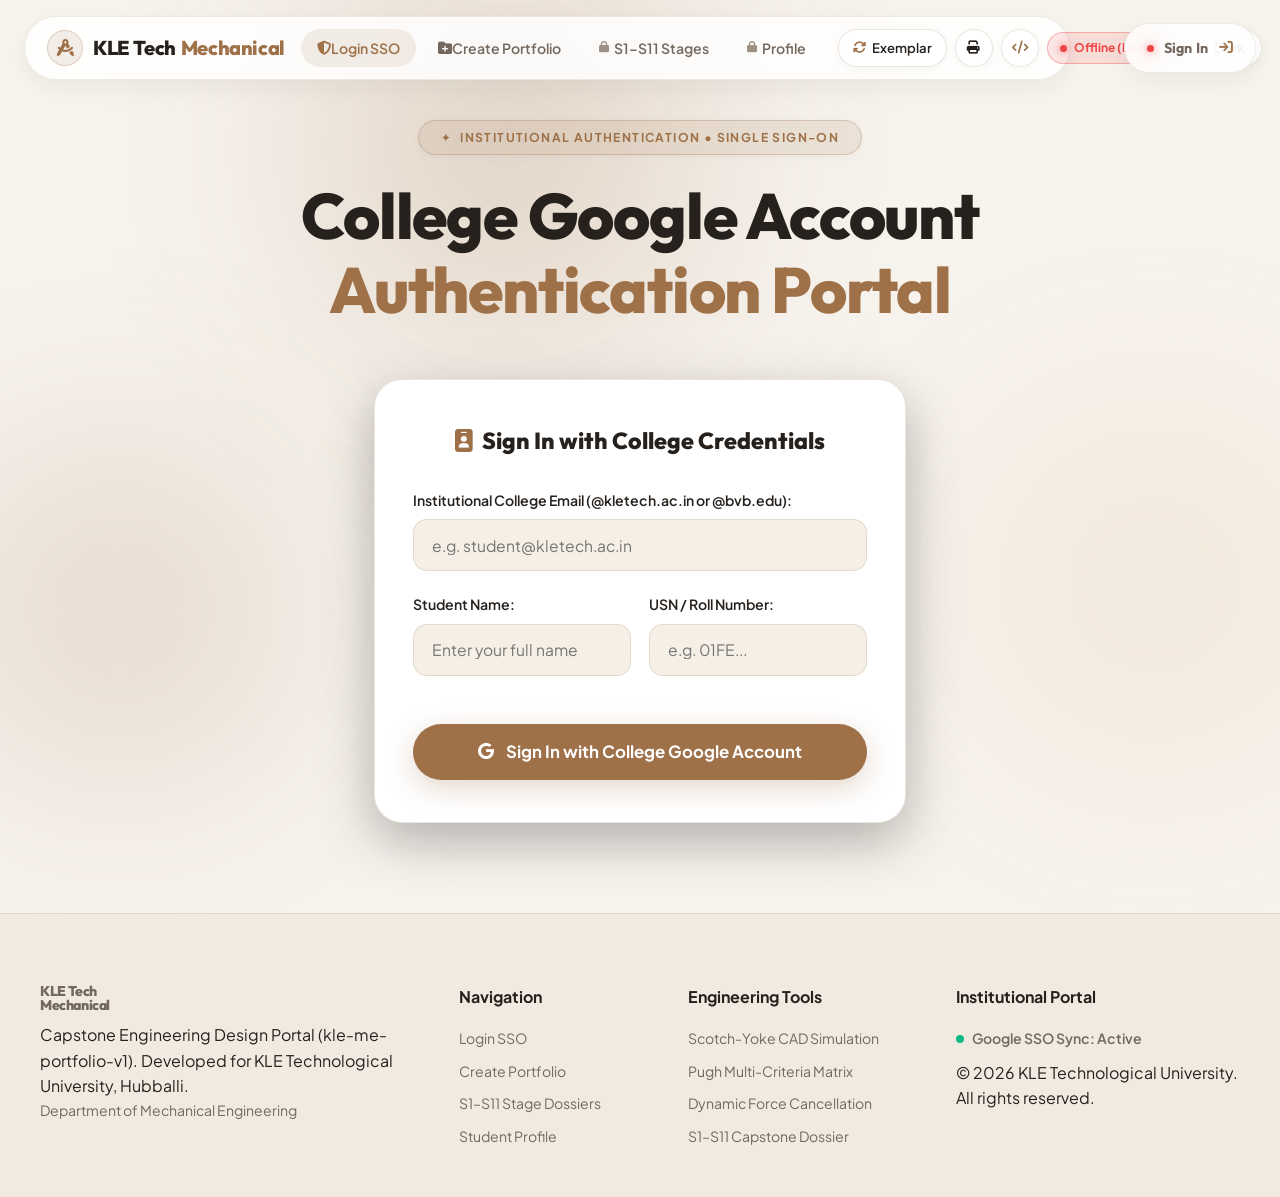
==== google_sites_embed.html @ 406ca607 "Configure project for Render deployment and Google Sites embed" ====
<!DOCTYPE html>
<html lang="en" data-theme="light">

<head>
  <meta charset="UTF-8">
  <meta name="viewport" content="width=device-width, initial-scale=1.0">
  <title>KLE ME Student Design Portfolio — Capstone Engineering Portal</title>
  <meta name="description"
    content="KLE Technological University Mechanical Engineering Capstone Portfolio (kle-me-portfolio-v1). Institutional Google SSO login, Kinematic CAD Scotch-Yoke simulation, Pugh decision matrices, and S1-S11 stage submissions.">

  <!-- Modern Luxury Typography matching UrbanEye theme -->
  <link rel="preconnect" href="https://fonts.googleapis.com">
  <link rel="preconnect" href="https://fonts.gstatic.com" crossorigin>
  <link
    href="https://fonts.googleapis.com/css2?family=Outfit:wght@400;500;600;700;800;900&family=Plus+Jakarta+Sans:wght@300;400;500;600;700;800&family=JetBrains+Mono:wght@400;500;600;700&display=swap"
    rel="stylesheet">

  <!-- FontAwesome 6 Icons -->
  <link rel="stylesheet" href="https://cdnjs.cloudflare.com/ajax/libs/font-awesome/6.5.1/css/all.min.css">

  <!-- Chart.js for Interactive Engineering Graphs -->
  <script src="https://cdn.jsdelivr.net/npm/chart.js"></script>

  <!-- Three.js & Controls for 3D CAD Model Viewer -->
  <script src="https://cdnjs.cloudflare.com/ajax/libs/three.js/r128/three.min.js"></script>
  <script src="https://cdn.jsdelivr.net/npm/three@0.128.0/examples/js/controls/OrbitControls.js"></script>
  <script src="https://cdn.jsdelivr.net/npm/three@0.128.0/examples/js/loaders/STLLoader.js"></script>
  <script src="https://cdn.jsdelivr.net/npm/three@0.128.0/examples/js/loaders/OBJLoader.js"></script>
  <script src="https://cdn.jsdelivr.net/npm/three@0.128.0/examples/js/loaders/GLTFLoader.js"></script>

  <style>
/* === BUNDLED STYLES === */
/* ==========================================================================
   KLE ME STUDENT DESIGN PORTFOLIO - LUXURY URBANEYE THEME & ANIMATIONS
   Strictly Following the UrbanEye AI Warm Sand / Cream Luxury Aesthetic
   ========================================================================== */

:root {
  /* Warm Luxury Sand / Cream Palette (Matching UrbanEye Image) */
  --bg-color: #f7f3ed;
  --bg-secondary: #f0eae1;
  --bg-card: #ffffff;
  --bg-card-subtle: #f5efe6;
  --bg-glass: rgba(255, 255, 255, 0.76);
  --bg-glass-strong: rgba(255, 255, 255, 0.92);
  
  --text-primary: #26211d;
  --text-secondary: #74685e;
  --text-muted: #9e9185;
  
  --accent-color: #9e7149;       /* Terracotta Caramel from UrbanEye */
  --accent-hover: #885e3a;
  --accent-light: rgba(158, 113, 73, 0.12);
  --accent-glow: rgba(158, 113, 73, 0.28);
  
  --border-color: rgba(180, 160, 140, 0.28);
  --border-light: rgba(180, 160, 140, 0.18);
  --border-focus: rgba(158, 113, 73, 0.5);

  --navbar-bg: rgba(255, 255, 255, 0.85);
  --navbar-border: rgba(220, 205, 190, 0.42);

  --shadow-sm: 0 2px 8px rgba(38, 33, 29, 0.04);
  --shadow-md: 0 8px 24px rgba(38, 33, 29, 0.06);
  --shadow-lg: 0 16px 40px rgba(38, 33, 29, 0.09);
  --shadow-glow: 0 10px 30px rgba(158, 113, 73, 0.22);

  --radius-pill: 9999px;
  --radius-lg: 24px;
  --radius-md: 16px;
  --radius-sm: 10px;

  --font-main: 'Plus Jakarta Sans', system-ui, -apple-system, sans-serif;
  --font-heading: 'Outfit', system-ui, -apple-system, sans-serif;
  --font-mono: 'JetBrains Mono', monospace;

  --transition-fast: 0.2s cubic-bezier(0.16, 1, 0.3, 1);
  --transition-smooth: 0.35s cubic-bezier(0.16, 1, 0.3, 1);
  --transition-bounce: 0.5s cubic-bezier(0.34, 1.56, 0.64, 1);
}

/* Dark Mode Palette */
[data-theme="dark"] {
  --bg-color: #110e0c;
  --bg-secondary: #1a1613;
  --bg-card: #1e1916;
  --bg-card-subtle: #25201b;
  --bg-glass: rgba(30, 25, 22, 0.75);
  --bg-glass-strong: rgba(30, 25, 22, 0.92);

  --text-primary: #f5efe8;
  --text-secondary: #b5a89c;
  --text-muted: #7d7267;

  --accent-color: #c99365;       /* Radiant Warm Gold Caramel */
  --accent-hover: #ddaa7e;
  --accent-light: rgba(201, 147, 101, 0.16);
  --accent-glow: rgba(201, 147, 101, 0.35);

  --border-color: rgba(255, 255, 255, 0.1);
  --border-light: rgba(255, 255, 255, 0.06);
  --border-focus: rgba(201, 147, 101, 0.6);

  --navbar-bg: rgba(26, 22, 19, 0.88);
  --navbar-border: rgba(255, 255, 255, 0.12);

  --shadow-sm: 0 2px 8px rgba(0, 0, 0, 0.3);
  --shadow-md: 0 8px 24px rgba(0, 0, 0, 0.45);
  --shadow-lg: 0 16px 48px rgba(0, 0, 0, 0.6);
  --shadow-glow: 0 10px 30px rgba(201, 147, 101, 0.25);
}

/* ==========================================================================
   RESET & BASE STYLES
   ========================================================================== */
*, *::before, *::after {
  box-sizing: border-box;
  margin: 0;
  padding: 0;
}

html {
  scroll-behavior: smooth;
  font-size: 16px;
}

body {
  font-family: var(--font-main);
  background-color: var(--bg-color);
  color: var(--text-primary);
  line-height: 1.6;
  overflow-x: hidden;
  transition: background-color var(--transition-smooth), color var(--transition-smooth);
  position: relative;
  min-height: 100vh;
}

a {
  color: inherit;
  text-decoration: none;
}

button {
  font-family: inherit;
  cursor: pointer;
  border: none;
  background: none;
  outline: none;
}

/* ==========================================================================
   AMBIENT GLOWS & ORBS (Background Motion)
   ========================================================================== */
.ambient-glow {
  position: fixed;
  border-radius: 50%;
  filter: blur(120px);
  z-index: -1;
  pointer-events: none;
  opacity: 0.45;
  animation: floatAmbient 18s ease-in-out infinite alternate;
}

.glow-1 {
  width: 500px;
  height: 500px;
  background: radial-gradient(circle, var(--accent-color) 0%, transparent 70%);
  top: -100px;
  left: 20%;
  animation-duration: 22s;
}

.glow-2 {
  width: 450px;
  height: 450px;
  background: radial-gradient(circle, #e4c29e 0%, transparent 70%);
  top: 40%;
  right: -100px;
  animation-duration: 26s;
  animation-delay: -5s;
}

.glow-3 {
  width: 400px;
  height: 400px;
  background: radial-gradient(circle, var(--accent-color) 0%, transparent 70%);
  bottom: 10%;
  left: -80px;
  animation-duration: 20s;
  animation-delay: -8s;
}

@keyframes floatAmbient {
  0% { transform: translate(0, 0) scale(1); }
  50% { transform: translate(40px, 30px) scale(1.08); }
  100% { transform: translate(-30px, 50px) scale(0.95); }
}

/* ==========================================================================
   FLOATING LUXURY PILL NAVBAR (UrbanEye Aesthetic)
   ========================================================================== */
.navbar-wrapper {
  position: fixed;
  top: 16px;
  left: 0;
  width: 100%;
  display: flex;
  justify-content: center;
  z-index: 1000;
  padding: 0 20px;
  pointer-events: none;
}

.navbar {
  pointer-events: auto;
  width: 100%;
  max-width: 1220px;
  height: 64px;
  min-height: 64px;
  background: var(--navbar-bg);
  backdrop-filter: blur(20px);
  -webkit-backdrop-filter: blur(20px);
  border: 1px solid var(--navbar-border);
  border-radius: var(--radius-pill);
  box-shadow: var(--shadow-md);
  display: flex;
  align-items: center;
  justify-content: space-between;
  padding: 0 14px 0 22px;
  gap: 16px;
  box-sizing: border-box;
  transition: all var(--transition-smooth);
}

.nav-brand {
  display: inline-flex;
  align-items: center;
  gap: 10px;
  text-decoration: none;
  white-space: nowrap !important;
  flex-shrink: 0;
  height: 38px;
}

.brand-crest {
  width: 36px;
  height: 36px;
  border-radius: 50%;
  background: var(--accent-light);
  color: var(--accent-color);
  display: inline-flex;
  align-items: center;
  justify-content: center;
  font-size: 1.05rem;
  border: 1px solid rgba(158, 113, 73, 0.25);
  flex-shrink: 0;
}

.brand-text {
  font-family: var(--font-heading);
  font-size: 1.25rem;
  font-weight: 800;
  letter-spacing: -0.4px;
  color: var(--text-primary);
  line-height: 1;
  white-space: nowrap !important;
  display: inline-flex;
  align-items: center;
  gap: 5px;
}

.brand-highlight {
  color: var(--accent-color);
}

.nav-links {
  display: flex;
  align-items: center;
  justify-content: center;
  gap: 6px;
  flex-shrink: 0;
  white-space: nowrap !important;
}

.nav-link {
  font-family: var(--font-main);
  font-size: 0.88rem;
  font-weight: 600;
  color: var(--text-secondary);
  display: inline-flex;
  align-items: center;
  justify-content: center;
  height: 38px;
  padding: 0 16px;
  border-radius: var(--radius-pill);
  line-height: 1;
  white-space: nowrap !important;
  text-decoration: none;
  transition: all var(--transition-fast);
  box-sizing: border-box;
}

.nav-link:hover, .nav-link.active {
  color: var(--accent-color);
  background: var(--accent-light);
}

.nav-actions {
  display: inline-flex;
  align-items: center;
  gap: 8px;
  flex-shrink: 0;
  white-space: nowrap !important;
}

.nav-action-btn {
  display: inline-flex;
  align-items: center;
  justify-content: center;
  gap: 6px;
  height: 38px;
  padding: 0 14px;
  border-radius: var(--radius-pill);
  font-size: 0.82rem;
  font-weight: 600;
  background: var(--bg-card);
  border: 1px solid var(--border-color);
  color: var(--text-primary);
  line-height: 1;
  white-space: nowrap !important;
  box-sizing: border-box;
  transition: all var(--transition-fast);
  box-shadow: var(--shadow-sm);
}

.nav-action-btn.icon-only {
  width: 38px;
  padding: 0;
}

.nav-action-btn:hover {
  border-color: var(--accent-color);
  color: var(--accent-color);
  transform: translateY(-1px);
}

/* Theme Toggle Button (Exact UrbanEye Style) */
.theme-toggle-btn {
  display: inline-flex;
  align-items: center;
  justify-content: center;
  gap: 6px;
  height: 38px;
  padding: 0 16px;
  background: var(--bg-card);
  border: 1px solid var(--border-color);
  border-radius: var(--radius-pill);
  color: var(--text-primary);
  font-size: 0.84rem;
  font-weight: 600;
  line-height: 1;
  white-space: nowrap !important;
  box-sizing: border-box;
  box-shadow: var(--shadow-sm);
  transition: all var(--transition-smooth);
}

.theme-toggle-btn:hover {
  border-color: var(--accent-color);
  background: var(--accent-light);
  transform: translateY(-1px);
}

.theme-toggle-btn i {
  color: var(--accent-color);
  font-size: 0.88rem;
}

/* ==========================================================================
   INDEPENDENT RIGHT-CORNER FLOATING AUTH PILL (Dynamic Standalone Capsule)
   ========================================================================== */
.corner-pill-wrapper {
  position: fixed;
  top: 16px;
  right: 24px;
  height: 64px;
  display: flex;
  align-items: center;
  z-index: 1002;
  pointer-events: auto;
}

.corner-auth-pill, .btn-live-dashboard {
  display: inline-flex;
  align-items: center;
  justify-content: center;
  gap: 10px;
  height: 50px;
  padding: 0 22px;
  border-radius: var(--radius-pill);
  font-family: var(--font-heading);
  font-weight: 700;
  font-size: 0.90rem;
  letter-spacing: 0.3px;
  text-decoration: none;
  white-space: nowrap !important;
  cursor: pointer;
  border: 1px solid var(--navbar-border);
  background: var(--navbar-bg);
  backdrop-filter: blur(20px);
  -webkit-backdrop-filter: blur(20px);
  box-shadow: var(--shadow-md);
  color: var(--text-primary);
  transition: all var(--transition-smooth);
}

.corner-auth-pill:hover, .btn-live-dashboard:hover {
  transform: translateY(-2px);
  box-shadow: var(--shadow-lg);
}

/* Unauthenticated State */
.corner-auth-pill.unauthenticated, .btn-live-dashboard.unauthenticated {
  background: var(--navbar-bg);
  border: 1px solid var(--navbar-border);
  color: var(--text-secondary) !important;
  box-shadow: var(--shadow-md);
}

.corner-auth-pill.unauthenticated:hover, .btn-live-dashboard.unauthenticated:hover {
  color: var(--text-primary) !important;
  border-color: var(--accent-color);
  box-shadow: var(--shadow-lg), 0 0 18px var(--accent-glow);
}

.corner-auth-pill.unauthenticated .pill-icon {
  color: var(--accent-color);
  font-size: 0.85rem;
  transition: transform 0.2s ease;
}

.corner-auth-pill.unauthenticated:hover .pill-icon {
  transform: translateX(3px);
}

.corner-auth-pill.unauthenticated .live-dot, .btn-live-dashboard.unauthenticated .live-dot {
  background-color: #ef4444;
  box-shadow: 0 0 8px rgba(239, 68, 68, 0.7);
  animation: none;
}

/* Authenticated State (UrbanEye Caramel Accent Pill) */
.corner-auth-pill.authenticated,
.corner-auth-pill:not(.unauthenticated),
body.authenticated .corner-auth-pill,
.btn-live-dashboard:not(.unauthenticated) {
  background: linear-gradient(135deg, var(--accent-color) 0%, #b88256 100%);
  border: 1px solid rgba(255, 255, 255, 0.3);
  color: #ffffff !important;
  box-shadow: 0 6px 22px var(--accent-glow);
}

.corner-auth-pill.authenticated:hover,
.corner-auth-pill:not(.unauthenticated):hover,
body.authenticated .corner-auth-pill:hover,
.btn-live-dashboard:not(.unauthenticated):hover {
  background: linear-gradient(135deg, var(--accent-hover) 0%, var(--accent-color) 100%);
  transform: translateY(-2px) scale(1.02);
  box-shadow: 0 10px 28px var(--accent-glow);
}

.corner-auth-pill.authenticated .pill-icon,
.corner-auth-pill:not(.unauthenticated) .pill-icon,
body.authenticated .corner-auth-pill .pill-icon {
  color: #ffffff;
  font-size: 0.95rem;
}

.corner-auth-pill.authenticated .live-dot,
.corner-auth-pill:not(.unauthenticated) .live-dot,
body.authenticated .corner-auth-pill .live-dot {
  background-color: #10b981;
  box-shadow: 0 0 12px #10b981;
  animation: pulseLive 1.6s infinite;
}

@media (max-width: 1380px) {
  .navbar-wrapper {
    justify-content: flex-start;
    padding-left: 24px;
    padding-right: 210px;
  }
}

@media (max-width: 768px) {
  .corner-pill-wrapper {
    top: 12px;
    right: 12px;
    height: 48px;
  }
  .corner-auth-pill {
    height: 40px;
    padding: 0 14px;
    font-size: 0.78rem;
    gap: 6px;
  }
  .navbar-wrapper {
    padding-right: 135px;
    padding-left: 12px;
    top: 12px;
  }
}

.auth-required .lock-icon {
  font-size: 0.72rem;
  margin-right: 5px;
  color: var(--text-muted);
}

body.authenticated .auth-required .lock-icon {
  display: none;
}

@keyframes shakeAuthCard {
  0%, 100% { transform: translateX(0); }
  20%, 60% { transform: translateX(-10px); }
  40%, 80% { transform: translateX(10px); }
}

.shake-card {
  animation: shakeAuthCard 0.45s cubic-bezier(0.36, 0.07, 0.19, 0.97) both;
}

.live-dot {
  width: 7px;
  height: 7px;
  background-color: #10b981;
  border-radius: 50%;
  animation: pulseLive 1.6s infinite;
}

.mobile-menu-btn {
  display: none;
  flex-direction: column;
  gap: 5px;
  padding: 8px;
}

.mobile-menu-btn span {
  width: 22px;
  height: 2px;
  background-color: var(--text-primary);
  border-radius: 2px;
}

.mobile-drawer {
  position: fixed;
  top: 94px;
  left: 20px;
  right: 20px;
  background: var(--bg-card);
  border: 1px solid var(--border-color);
  border-radius: var(--radius-lg);
  padding: 24px;
  display: none;
  flex-direction: column;
  gap: 16px;
  box-shadow: var(--shadow-lg);
  z-index: 999;
}

.mobile-drawer.active {
  display: flex;
}

/* ==========================================================================
   MULTI-PAGE VIEW ARCHITECTURE (Distinct Pages System)
   ========================================================================== */
.page-container {
  min-height: calc(100vh - 120px);
  position: relative;
}

.page-view {
  display: none;
  opacity: 0;
  transform: translateY(16px);
  transition: opacity 0.35s cubic-bezier(0.16, 1, 0.3, 1), transform 0.35s cubic-bezier(0.16, 1, 0.3, 1);
}

.page-view.active {
  display: block;
  opacity: 1;
  transform: translateY(0);
}

.page-hero {
  text-align: center;
  max-width: 840px;
  margin: 110px auto 20px;
  padding: 0 24px;
}

.page-title {
  font-family: var(--font-heading);
  font-size: clamp(2rem, 3.8vw, 3rem);
  font-weight: 800;
  line-height: 1.15;
  color: var(--text-primary);
  margin: 8px 0 12px;
}

.page-subtitle {
  font-size: 1.05rem;
  color: var(--text-secondary);
  max-width: 680px;
  margin: 0 auto;
}

.guest-bypass-strip {
  display: flex;
  align-items: center;
  justify-content: center;
  gap: 10px;
  margin-top: 14px;
  font-size: 0.84rem;
  color: var(--text-muted);
}

.btn-link {
  color: var(--accent-color);
  font-weight: 600;
  cursor: pointer;
  background: none;
  border: none;
  font-family: inherit;
  font-size: inherit;
}

.btn-link:hover {
  text-decoration: underline;
}

/* ==========================================================================
   HERO SECTION (UrbanEye Style Applied to KLE Mechanical)
   ========================================================================== */
.hero-section {
  min-height: 60vh;
  display: flex;
  align-items: center;
  justify-content: center;
  padding: 120px 24px 30px;
  text-align: center;
}

.hero-container {
  max-width: 900px;
  margin: 0 auto;
  display: flex;
  flex-direction: column;
  align-items: center;
}

.sih-badge-container {
  margin-bottom: 24px;
  animation: fadeInDown 0.8s cubic-bezier(0.16, 1, 0.3, 1);
}

.sih-badge {
  display: inline-flex;
  align-items: center;
  gap: 8px;
  padding: 7px 22px;
  background: var(--accent-light);
  border: 1px solid rgba(158, 113, 73, 0.28);
  border-radius: var(--radius-pill);
  font-size: 0.76rem;
  font-weight: 700;
  letter-spacing: 1.4px;
  color: var(--accent-color);
  box-shadow: var(--shadow-sm);
}

.badge-sparkle {
  color: var(--accent-color);
  animation: sparkleRotate 3s infinite;
}

@keyframes sparkleRotate {
  0%, 100% { transform: rotate(0deg) scale(1); }
  50% { transform: rotate(180deg) scale(1.2); }
}

.hero-headline {
  font-family: var(--font-heading);
  font-size: clamp(2.4rem, 5vw, 4rem);
  font-weight: 800;
  line-height: 1.15;
  letter-spacing: -1.2px;
  color: var(--text-primary);
  margin-bottom: 22px;
  animation: fadeInUp 0.9s cubic-bezier(0.16, 1, 0.3, 1) 0.1s both;
}

.headline-highlight {
  color: var(--accent-color);
}

.hero-subtitle {
  font-size: clamp(1.05rem, 1.8vw, 1.22rem);
  line-height: 1.65;
  color: var(--text-secondary);
  max-width: 720px;
  margin-bottom: 34px;
  animation: fadeInUp 0.9s cubic-bezier(0.16, 1, 0.3, 1) 0.2s both;
}

.hero-cta-group {
  display: flex;
  align-items: center;
  justify-content: center;
  gap: 16px;
  flex-wrap: wrap;
  margin-bottom: 46px;
  animation: fadeInUp 0.9s cubic-bezier(0.16, 1, 0.3, 1) 0.3s both;
}

.btn-primary {
  display: inline-flex;
  align-items: center;
  justify-content: center;
  gap: 10px;
  padding: 15px 32px;
  background: var(--accent-color);
  color: #ffffff !important;
  border: none;
  border-radius: var(--radius-pill);
  font-family: inherit;
  font-size: 1rem;
  font-weight: 700;
  cursor: pointer;
  box-shadow: 0 8px 26px var(--accent-glow);
  transition: all var(--transition-smooth);
}

.btn-primary:hover {
  background: var(--accent-hover);
  transform: translateY(-2px) scale(1.02);
  box-shadow: 0 12px 30px var(--accent-glow);
}

.w-full {
  width: 100% !important;
  justify-content: center !important;
}

.btn-secondary {
  display: inline-flex;
  align-items: center;
  gap: 10px;
  padding: 15px 30px;
  background: var(--bg-card);
  color: var(--text-primary);
  border: 1px solid var(--border-color);
  border-radius: var(--radius-pill);
  font-size: 1rem;
  font-weight: 700;
  box-shadow: var(--shadow-sm);
  transition: all var(--transition-smooth);
}

.btn-secondary:hover {
  border-color: var(--accent-color);
  background: var(--accent-light);
  transform: translateY(-2px);
  color: var(--accent-color);
}

.live-ping-bar {
  display: flex;
  align-items: center;
  gap: 18px;
  padding: 12px 26px;
  background: var(--bg-card);
  border: 1px solid var(--border-color);
  border-radius: var(--radius-pill);
  box-shadow: var(--shadow-sm);
  font-size: 0.86rem;
  color: var(--text-secondary);
  flex-wrap: wrap;
  justify-content: center;
  animation: fadeInUp 1s cubic-bezier(0.16, 1, 0.3, 1) 0.4s both;
}

.ping-item {
  display: flex;
  align-items: center;
  gap: 8px;
}

.ping-item strong {
  color: var(--text-primary);
}

.ping-divider {
  width: 1px;
  height: 16px;
  background: var(--border-color);
}

.status-pulse {
  width: 8px;
  height: 8px;
  border-radius: 50%;
  background: #10b981;
}

.text-caramel {
  color: var(--accent-color);
}

.text-green {
  color: #10b981;
}

.text-red {
  color: #ef4444;
}

/* ==========================================================================
   WORKBENCH SECTION & TOOL SUB-TABS
   ========================================================================== */
.workbench-section {
  padding: 80px 24px;
  max-width: 1260px;
  margin: 0 auto;
}

.section-header {
  text-align: center;
  max-width: 720px;
  margin: 0 auto 46px;
}

.section-tag {
  display: inline-block;
  font-size: 0.76rem;
  font-weight: 800;
  letter-spacing: 1.4px;
  color: var(--accent-color);
  margin-bottom: 12px;
}

.section-title {
  font-family: var(--font-heading);
  font-size: clamp(2rem, 3.5vw, 2.8rem);
  font-weight: 800;
  line-height: 1.2;
  color: var(--text-primary);
  margin-bottom: 14px;
}

.section-subtitle {
  font-size: 1.05rem;
  color: var(--text-secondary);
}

.workbench-tabs-nav {
  display: flex;
  gap: 10px;
  flex-wrap: wrap;
  margin-bottom: 24px;
  justify-content: center;
}

.wb-tab {
  padding: 10px 20px;
  border-radius: var(--radius-pill);
  font-size: 0.88rem;
  font-weight: 700;
  background: var(--bg-card);
  color: var(--text-secondary);
  border: 1px solid var(--border-color);
  display: flex;
  align-items: center;
  gap: 8px;
  box-shadow: var(--shadow-sm);
  transition: all var(--transition-fast);
}

.wb-tab:hover {
  color: var(--accent-color);
  border-color: var(--accent-color);
  transform: translateY(-1px);
}

.wb-tab.active {
  background: var(--accent-color);
  color: #fff;
  border-color: var(--accent-color);
  box-shadow: var(--shadow-glow);
}

.wb-tab-content {
  display: none;
}

.wb-tab-content.active {
  display: block;
  animation: fadeIn 0.4s ease-out;
}

/* ==========================================================================
   CAD MECHANISM SIMULATION PANEL
   ========================================================================== */
.cad-card {
  background: var(--bg-card);
  border: 1px solid var(--border-color);
  border-radius: var(--radius-lg);
  padding: 30px;
  box-shadow: var(--shadow-lg);
}

.cad-header {
  display: flex;
  justify-content: space-between;
  align-items: flex-start;
  flex-wrap: wrap;
  gap: 16px;
  margin-bottom: 24px;
  padding-bottom: 18px;
  border-bottom: 1px solid var(--border-light);
}

.cad-tag {
  font-size: 0.74rem;
  font-weight: 800;
  color: var(--accent-color);
  letter-spacing: 1px;
}

.cad-title {
  font-family: var(--font-heading);
  font-size: 1.5rem;
  font-weight: 800;
  color: var(--text-primary);
  margin: 4px 0;
}

.cad-subtitle {
  font-size: 0.92rem;
  color: var(--text-secondary);
}

.cad-actions {
  display: flex;
  align-items: center;
  gap: 10px;
}

.btn-ctrl {
  padding: 8px 16px;
  border-radius: var(--radius-pill);
  font-size: 0.82rem;
  font-weight: 700;
  background: var(--bg-card-subtle);
  border: 1px solid var(--border-color);
  color: var(--text-primary);
  display: flex;
  align-items: center;
  gap: 6px;
  transition: all var(--transition-fast);
}

.btn-ctrl:hover {
  background: var(--border-color);
}

.btn-ctrl.active {
  background: var(--accent-color);
  color: #fff;
  border-color: var(--accent-color);
}

.cad-angle-pill {
  padding: 8px 16px;
  background: var(--bg-card-subtle);
  border: 1px solid var(--border-color);
  border-radius: var(--radius-pill);
  font-family: var(--font-mono);
  font-size: 0.85rem;
  color: var(--text-primary);
}

.cad-grid {
  display: grid;
  grid-template-columns: 1.35fr 0.95fr;
  gap: 26px;
  align-items: stretch;
}

.canvas-panel {
  background: #14110e;
  border: 1px solid rgba(255, 255, 255, 0.08);
  border-radius: var(--radius-md);
  padding: 16px;
  display: flex;
  flex-direction: column;
  align-items: center;
  justify-content: center;
}

#scotchYokeCanvas {
  width: 100%;
  max-width: 620px;
  height: 340px;
  display: block;
}

.scrub-container {
  width: 100%;
  margin-top: 16px;
  padding-top: 14px;
  border-top: 1px solid rgba(255, 255, 255, 0.1);
  display: flex;
  align-items: center;
  gap: 12px;
  font-size: 0.82rem;
  color: #baa898;
}

.scrub-container input[type="range"] {
  flex-grow: 1;
  accent-color: var(--accent-color);
}

.kinematics-panel {
  display: flex;
  flex-direction: column;
  gap: 16px;
}

.metric-card {
  background: var(--bg-card-subtle);
  border: 1px solid var(--border-light);
  border-radius: var(--radius-md);
  padding: 18px 20px;
  display: flex;
  flex-direction: column;
  gap: 10px;
}

.mc-header {
  display: flex;
  justify-content: space-between;
  align-items: center;
}

.mc-title {
  font-size: 0.86rem;
  font-weight: 700;
  display: flex;
  align-items: center;
  gap: 8px;
}

.badge-status {
  font-size: 0.7rem;
  font-weight: 800;
  padding: 3px 8px;
  background: var(--accent-light);
  color: var(--accent-color);
  border-radius: var(--radius-pill);
}

.badge-status.live {
  background: rgba(16, 185, 129, 0.15);
  color: #10b981;
}

.mc-values {
  display: flex;
  flex-direction: column;
  gap: 6px;
  font-family: var(--font-mono);
}

.mc-val-row {
  display: flex;
  justify-content: space-between;
  font-size: 0.88rem;
}

.mc-footer {
  display: flex;
  justify-content: space-between;
  font-size: 0.82rem;
  color: var(--text-muted);
  border-top: 1px solid var(--border-light);
  padding-top: 8px;
}

.velocity-display {
  display: flex;
  flex-direction: column;
  gap: 4px;
}

.v-big {
  font-family: var(--font-heading);
  font-size: 2.2rem;
  font-weight: 800;
  color: var(--accent-color);
}

.v-check {
  font-size: 0.8rem;
  color: #10b981;
  font-weight: 600;
  display: flex;
  align-items: center;
  gap: 6px;
}

.v-bar {
  width: 100%;
  height: 6px;
  background: var(--border-color);
  border-radius: 3px;
  overflow: hidden;
}

.v-fill {
  height: 100%;
  background: #10b981;
  transition: width 0.1s linear;
}

.v-meta {
  display: flex;
  justify-content: space-between;
  font-size: 0.78rem;
  color: var(--text-muted);
}

.balance-card code {
  display: block;
  font-family: var(--font-mono);
  font-size: 0.78rem;
  background: var(--bg-card);
  padding: 6px 10px;
  border-radius: 6px;
  margin-top: 6px;
  border: 1px solid var(--border-light);
  color: var(--accent-color);
}



/* ==========================================================================
   S1–S11 STAGE EXAMPLES DOSSIER
   ========================================================================== */
.stages-card {
  background: var(--bg-card);
  border: 1px solid var(--border-color);
  border-radius: var(--radius-lg);
  padding: 30px;
  box-shadow: var(--shadow-lg);
}

.stage-pills-bar {
  display: flex;
  gap: 8px;
  overflow-x: auto;
  padding-bottom: 8px;
  margin: 18px 0;
}

.stage-pill {
  padding: 6px 14px;
  border-radius: var(--radius-pill);
  font-size: 0.78rem;
  font-weight: 700;
  background: var(--bg-card-subtle);
  color: var(--text-secondary);
  border: 1px solid var(--border-color);
  white-space: nowrap;
  transition: all var(--transition-fast);
}

.stage-pill:hover, .stage-pill.active {
  background: var(--accent-color);
  color: #fff;
  border-color: var(--accent-color);
}

.stage-controls-strip {
  display: flex;
  justify-content: space-between;
  align-items: center;
  flex-wrap: wrap;
  gap: 14px;
  margin-bottom: 24px;
}

.stage-search-box {
  display: flex;
  align-items: center;
  gap: 10px;
  background: var(--bg-card-subtle);
  border: 1px solid var(--border-color);
  border-radius: var(--radius-pill);
  padding: 8px 18px;
  flex-grow: 1;
  max-width: 460px;
}

.stage-search-box input {
  background: transparent;
  border: none;
  font-family: inherit;
  color: var(--text-primary);
  font-size: 0.88rem;
  outline: none;
  width: 100%;
}

.stage-status-filter select {
  padding: 7px 14px;
  border-radius: var(--radius-pill);
  border: 1px solid var(--border-color);
  background: var(--bg-card-subtle);
  color: var(--text-primary);
  font-family: inherit;
}

.stage-block {
  border: 1px solid var(--border-color);
  border-radius: var(--radius-md);
  margin-bottom: 18px;
  overflow: hidden;
}

.stage-block-header {
  padding: 16px 20px;
  background: var(--bg-card-subtle);
  display: flex;
  justify-content: space-between;
  align-items: center;
  flex-wrap: wrap;
  gap: 12px;
}

.sbh-left {
  display: flex;
  align-items: center;
  gap: 12px;
}

.stage-tag-badge {
  font-family: var(--font-heading);
  font-size: 1.15rem;
  font-weight: 900;
  color: #fff;
  background: var(--accent-color);
  width: 38px;
  height: 38px;
  border-radius: 10px;
  display: flex;
  align-items: center;
  justify-content: center;
}

.stage-block-title {
  font-size: 1.15rem;
  font-weight: 700;
}

.stage-prompt-italic {
  font-size: 0.84rem;
  font-style: italic;
  color: var(--text-secondary);
}

.status-dropdown-badge {
  padding: 4px 12px;
  border-radius: var(--radius-pill);
  font-size: 0.74rem;
  font-weight: 700;
  background: rgba(16, 185, 129, 0.15);
  color: #10b981;
}

.prompt-count {
  font-size: 0.78rem;
  color: var(--text-muted);
}

.stage-prompts-list {
  padding: 18px 20px;
  display: flex;
  flex-direction: column;
  gap: 14px;
}

.prompt-card {
  background: var(--bg-card);
  border: 1px solid var(--border-light);
  border-radius: 12px;
  padding: 16px;
}

.pc-top {
  display: flex;
  justify-content: space-between;
  align-items: center;
  margin-bottom: 8px;
}

.pc-id {
  font-size: 0.88rem;
  font-weight: 700;
  color: var(--text-primary);
}

.btn-edit-prompt {
  font-size: 0.78rem;
  font-weight: 600;
  color: var(--accent-color);
  display: flex;
  align-items: center;
  gap: 5px;
}

.btn-edit-prompt:hover {
  text-decoration: underline;
}

.pc-content {
  font-size: 0.9rem;
  color: var(--text-secondary);
  line-height: 1.6;
}

.req-chips {
  display: flex;
  flex-direction: column;
  gap: 6px;
  margin-top: 6px;
}

.req-chip {
  background: var(--bg-card-subtle);
  border: 1px solid var(--border-light);
  border-radius: 6px;
  padding: 6px 12px;
  font-size: 0.85rem;
}

.evidence-tags {
  display: flex;
  gap: 8px;
  flex-wrap: wrap;
}

.evidence-badge {
  font-size: 0.75rem;
  font-weight: 700;
  padding: 4px 10px;
  background: var(--accent-light);
  color: var(--accent-color);
  border-radius: var(--radius-pill);
  display: flex;
  align-items: center;
  gap: 6px;
}

.evidence-badge.guide {
  background: rgba(16, 185, 129, 0.15);
  color: #10b981;
}

/* ==========================================================================
   SOLVER & TESTING CARDS
   ========================================================================== */
.solver-card, .testing-card {
  background: var(--bg-card);
  border: 1px solid var(--border-color);
  border-radius: var(--radius-lg);
  padding: 30px;
  box-shadow: var(--shadow-lg);
}

.solver-grid {
  display: grid;
  grid-template-columns: 1fr 1fr;
  gap: 26px;
  margin-top: 20px;
}

.solver-inputs-card, .solver-results-card {
  background: var(--bg-card-subtle);
  border: 1px solid var(--border-light);
  border-radius: var(--radius-md);
  padding: 22px;
}

.form-row {
  display: flex;
  justify-content: space-between;
  align-items: center;
  margin-bottom: 14px;
}

.form-row label {
  font-size: 0.86rem;
  font-weight: 600;
}

.input-unit {
  display: flex;
  align-items: center;
  gap: 6px;
}

.input-unit input {
  width: 90px;
  padding: 6px 10px;
  border-radius: 8px;
  border: 1px solid var(--border-color);
  background: var(--bg-card);
  color: var(--text-primary);
  font-family: var(--font-mono);
  text-align: right;
}

.res-stat-box {
  background: var(--bg-card);
  border: 1px solid var(--border-light);
  border-radius: 10px;
  padding: 14px;
  margin-bottom: 12px;
}

.res-stat-box.highlight {
  border-color: var(--accent-color);
  background: var(--accent-light);
}

.res-num {
  font-family: var(--font-mono);
  font-size: 1.8rem;
  font-weight: 800;
}

.test-metrics-grid {
  display: grid;
  grid-template-columns: repeat(auto-fit, minmax(220px, 1fr));
  gap: 20px;
  margin-top: 20px;
}

.test-box {
  background: var(--bg-card-subtle);
  border: 1px solid var(--border-light);
  border-radius: var(--radius-md);
  padding: 22px;
}

.tb-val {
  font-family: var(--font-heading);
  font-size: 2.4rem;
  font-weight: 800;
  line-height: 1.1;
  margin: 6px 0;
}

.tb-bar {
  width: 100%;
  height: 6px;
  background: var(--border-color);
  border-radius: 3px;
  overflow: hidden;
  margin-top: 10px;
}

.tb-fill {
  height: 100%;
  background: var(--accent-color);
}

/* ==========================================================================
   AUTHENTICATION VIEW (Centered Single Card Layout)
   ========================================================================== */
#page-login .hero-section {
  min-height: auto;
  padding: 120px 24px 20px;
}

.auth-section {
  padding: 10px 24px 90px;
  max-width: 580px;
  margin: 0 auto;
  display: flex;
  justify-content: center;
}

.auth-wrapper {
  width: 100%;
}

.auth-card {
  background: var(--bg-card);
  border: 1px solid var(--border-color);
  border-radius: 28px;
  padding: 42px 38px;
  box-shadow: var(--shadow-lg), 0 20px 60px rgba(0, 0, 0, 0.22);
  transition: all var(--transition-smooth);
}

.ac-header {
  text-align: center;
  margin-bottom: 30px;
}

.ac-header h3 {
  font-family: var(--font-heading);
  font-size: 1.45rem;
  font-weight: 800;
  color: var(--text-primary);
  display: inline-flex;
  align-items: center;
  justify-content: center;
  gap: 10px;
}

.form-group {
  margin-bottom: 22px;
}

.form-group label {
  display: block;
  font-size: 0.88rem;
  font-weight: 600;
  margin-bottom: 8px;
  color: var(--text-primary);
}

.form-group input {
  width: 100%;
  height: 52px;
  padding: 0 18px;
  border-radius: 14px;
  border: 1px solid var(--border-color);
  background: var(--bg-card-subtle);
  color: var(--text-primary);
  font-family: inherit;
  font-size: 0.98rem;
  box-sizing: border-box;
  transition: all var(--transition-smooth);
  outline: none;
}

.form-group input:focus {
  border-color: var(--accent-color);
  background: var(--bg-card);
  box-shadow: 0 0 0 4px var(--accent-light);
}

.default-pill-action {
  margin-top: 10px;
}

.btn-text-pill {
  display: inline-flex;
  align-items: center;
  gap: 8px;
  padding: 7px 16px;
  background: var(--accent-light);
  border: 1px solid rgba(158, 113, 73, 0.28);
  border-radius: var(--radius-pill);
  font-size: 0.82rem;
  color: var(--accent-color);
  font-weight: 600;
  cursor: pointer;
  transition: all var(--transition-smooth);
}

.btn-text-pill:hover {
  background: rgba(158, 113, 73, 0.22);
  transform: translateY(-1px);
  box-shadow: 0 4px 12px var(--accent-glow);
}

.form-row-2 {
  display: grid;
  grid-template-columns: 1fr 1fr;
  gap: 18px;
  margin-bottom: 26px;
}

#btnSignInSubmit {
  height: 56px;
  font-size: 1.05rem;
  font-weight: 700;
  border-radius: var(--radius-pill);
  box-shadow: 0 8px 28px var(--accent-glow);
  cursor: pointer;
  display: flex;
  align-items: center;
  justify-content: center;
  gap: 12px;
  width: 100%;
}

@media (max-width: 580px) {
  .auth-card {
    padding: 32px 22px;
    border-radius: 22px;
  }
  .form-row-2 {
    grid-template-columns: 1fr;
    gap: 16px;
  }
}

/* ==========================================================================
   PROFILE, SEMESTERS, DOCUMENTS
   ========================================================================== */
.profile-section, .semesters-section, .documents-section {
  padding: 60px 24px;
  max-width: 1260px;
  margin: 0 auto;
}

.profile-card {
  background: var(--bg-card);
  border: 1px solid var(--border-color);
  border-radius: var(--radius-lg);
  padding: 34px;
  box-shadow: var(--shadow-lg);
}

.profile-top {
  display: flex;
  align-items: center;
  gap: 22px;
  border-bottom: 1px solid var(--border-light);
  padding-bottom: 24px;
  margin-bottom: 24px;
  flex-wrap: wrap;
}

.avatar-box {
  width: 72px;
  height: 72px;
  border-radius: 50%;
  background: var(--accent-light);
  color: var(--accent-color);
  display: flex;
  align-items: center;
  justify-content: center;
  font-size: 2rem;
}

.profile-main-meta {
  flex-grow: 1;
}

.usn-tag {
  font-family: var(--font-mono);
  font-weight: 700;
  color: var(--accent-color);
  font-size: 0.9rem;
}

.profile-details-grid {
  display: grid;
  grid-template-columns: repeat(2, 1fr);
  gap: 18px;
}

.pd-item {
  background: var(--bg-card-subtle);
  border: 1px solid var(--border-light);
  border-radius: var(--radius-md);
  padding: 16px 20px;
  display: flex;
  flex-direction: column;
  gap: 6px;
  font-size: 0.88rem;
}

.semesters-grid, .docs-grid {
  display: grid;
  grid-template-columns: repeat(auto-fit, minmax(320px, 1fr));
  gap: 22px;
}

.sem-card, .doc-card {
  background: var(--bg-card);
  border: 1px solid var(--border-color);
  border-radius: var(--radius-lg);
  padding: 24px;
  box-shadow: var(--shadow-sm);
}

.sem-checklist {
  list-style: none;
  display: flex;
  flex-direction: column;
  gap: 10px;
  font-size: 0.88rem;
  margin-top: 14px;
}

.doc-card {
  display: flex;
  align-items: center;
  gap: 16px;
}

.dc-icon {
  width: 48px;
  height: 48px;
  border-radius: 12px;
  background: var(--accent-light);
  color: var(--accent-color);
  display: flex;
  align-items: center;
  justify-content: center;
  font-size: 1.3rem;
}

.dc-info {
  flex-grow: 1;
}

.dc-info h5 {
  font-size: 0.95rem;
  margin-bottom: 4px;
}

.dc-info span {
  font-size: 0.78rem;
  color: var(--text-muted);
}

/* ==========================================================================
   FOOTER
   ========================================================================== */
.footer {
  background: var(--bg-secondary);
  border-top: 1px solid var(--border-color);
  padding: 70px 24px 40px;
}

.footer-container {
  max-width: 1200px;
  margin: 0 auto;
  display: grid;
  grid-template-columns: 2fr 1fr 1.2fr 1.5fr;
  gap: 40px;
}

.footer-col h4 {
  font-size: 1rem;
  font-weight: 700;
  margin-bottom: 18px;
}

.footer-col a, .footer-col span {
  display: block;
  font-size: 0.88rem;
  color: var(--text-secondary);
  margin-bottom: 10px;
}

.status-indicator {
  display: flex;
  align-items: center;
  gap: 8px;
  font-size: 0.82rem;
  color: #10b981;
  font-weight: 600;
}

/* Modal */
.modal-overlay {
  position: fixed;
  inset: 0;
  background: rgba(0, 0, 0, 0.65);
  backdrop-filter: blur(8px);
  display: flex;
  align-items: center;
  justify-content: center;
  z-index: 2000;
  padding: 20px;
  opacity: 0;
  visibility: hidden;
  transition: all var(--transition-smooth);
}

.modal-overlay.active {
  opacity: 1;
  visibility: visible;
}

.modal-dialog {
  background: var(--bg-card);
  border: 1px solid var(--border-color);
  border-radius: var(--radius-lg);
  max-width: 540px;
  width: 100%;
  padding: 24px;
  box-shadow: var(--shadow-lg);
}

.modal-header {
  display: flex;
  justify-content: space-between;
  align-items: center;
  margin-bottom: 16px;
}

.modal-footer {
  display: flex;
  justify-content: flex-end;
  gap: 12px;
  margin-top: 16px;
}

/* Toast */
.toast-container {
  position: fixed;
  bottom: 24px;
  right: 24px;
  display: flex;
  flex-direction: column;
  gap: 10px;
  z-index: 3000;
}

.toast {
  background: var(--bg-card);
  border: 1px solid var(--accent-color);
  border-left: 5px solid var(--accent-color);
  border-radius: 10px;
  padding: 12px 20px;
  box-shadow: var(--shadow-lg);
  font-size: 0.88rem;
}

/* Keyframes */
@keyframes fadeInDown {
  from { opacity: 0; transform: translateY(-20px); }
  to { opacity: 1; transform: translateY(0); }
}

@keyframes fadeInUp {
  from { opacity: 0; transform: translateY(24px); }
  to { opacity: 1; transform: translateY(0); }
}

@keyframes fadeIn {
  from { opacity: 0; }
  to { opacity: 1; }
}

/* Responsive */
@media (max-width: 992px) {
  .cad-grid, .solver-grid, .auth-wrapper, .concept-cards-grid {
    grid-template-columns: 1fr;
  }
  .nav-links {
    display: none;
  }
  .mobile-menu-btn {
    display: flex;
  }
  .profile-details-grid {
    grid-template-columns: 1fr;
  }
}

/* ==========================================================================
   STAGE S1–S11 DYNAMIC MEDIA & ACTION CONTROLS
   ========================================================================== */
.stage-quick-actions {
  display: flex;
  gap: 8px;
  align-items: center;
}

.stage-actions-toolbar {
  display: flex;
  flex-wrap: wrap;
  gap: 8px;
  align-items: center;
  padding: 10px 16px;
  margin: 10px 20px 14px 20px;
  background: var(--bg-card-subtle);
  border: 1px solid var(--border-light);
  border-radius: 10px;
}

.btn-stage-action {
  font-size: 0.78rem;
  font-weight: 600;
  padding: 6px 12px;
  border-radius: 8px;
  border: 1px solid var(--border-color);
  background: var(--bg-card);
  color: var(--text-primary);
  display: inline-flex;
  align-items: center;
  gap: 6px;
  cursor: pointer;
  transition: all 0.2s cubic-bezier(0.16, 1, 0.3, 1);
}

.btn-stage-action:hover {
  transform: translateY(-1px);
  box-shadow: 0 2px 8px rgba(0, 0, 0, 0.08);
}

.btn-add-img {
  border-color: rgba(2, 132, 199, 0.35);
  color: #0284c7;
}
.btn-add-img:hover {
  background: rgba(2, 132, 199, 0.1);
  border-color: #0284c7;
}

.btn-add-graph {
  border-color: rgba(16, 185, 129, 0.35);
  color: #10b981;
}
.btn-add-graph:hover {
  background: rgba(16, 185, 129, 0.1);
  border-color: #10b981;
}

.btn-add-video {
  border-color: rgba(139, 92, 246, 0.35);
  color: #8b5cf6;
}
.btn-add-video:hover {
  background: rgba(139, 92, 246, 0.1);
  border-color: #8b5cf6;
}

.btn-add-cad {
  border-color: rgba(245, 158, 11, 0.35);
  color: #f59e0b;
}
.btn-add-cad:hover {
  background: rgba(245, 158, 11, 0.1);
  border-color: #f59e0b;
}

.btn-edit-stage {
  color: var(--text-secondary);
}
.btn-edit-stage:hover {
  color: var(--text-primary);
  background: var(--border-light);
}

.btn-add-prompt {
  border-color: var(--accent-light);
  color: var(--accent-color);
}
.btn-add-prompt:hover {
  background: var(--accent-light);
}

/* Media Grid Container */
.stage-media-grid {
  display: grid;
  grid-template-columns: repeat(auto-fill, minmax(320px, 1fr));
  gap: 16px;
  padding: 0 20px 20px 20px;
}

.media-card {
  background: var(--bg-card);
  border: 1px solid var(--border-light);
  border-radius: 12px;
  overflow: hidden;
  display: flex;
  flex-direction: column;
  transition: transform 0.2s, box-shadow 0.2s, border-color 0.2s;
}

.media-card:hover {
  transform: translateY(-2px);
  box-shadow: 0 6px 20px rgba(0, 0, 0, 0.08);
  border-color: var(--border-color);
}

.media-card-header {
  display: flex;
  justify-content: space-between;
  align-items: center;
  padding: 10px 14px;
  background: var(--bg-card-subtle);
  border-bottom: 1px solid var(--border-light);
}

.media-header-left {
  display: flex;
  align-items: center;
  gap: 8px;
  overflow: hidden;
}

.media-type-badge {
  font-size: 0.68rem;
  font-weight: 800;
  letter-spacing: 0.05em;
  padding: 3px 8px;
  border-radius: 6px;
  text-transform: uppercase;
}

.badge-img {
  background: rgba(2, 132, 199, 0.15);
  color: #0284c7;
}

.badge-graph {
  background: rgba(16, 185, 129, 0.15);
  color: #10b981;
}

.badge-video {
  background: rgba(139, 92, 246, 0.15);
  color: #8b5cf6;
}

.badge-cad {
  background: rgba(245, 158, 11, 0.15);
  color: #f59e0b;
}

.media-card-title {
  font-size: 0.85rem;
  font-weight: 700;
  color: var(--text-primary);
  white-space: nowrap;
  overflow: hidden;
  text-overflow: ellipsis;
}

.btn-delete-media {
  background: none;
  border: none;
  color: var(--text-muted);
  cursor: pointer;
  padding: 4px 6px;
  border-radius: 4px;
  transition: color 0.15s, background 0.15s;
}

.btn-delete-media:hover {
  color: #ef4444;
  background: rgba(239, 68, 68, 0.1);
}

.media-card-body {
  position: relative;
  background: var(--bg-card-subtle);
  display: flex;
  align-items: center;
  justify-content: center;
  min-height: 200px;
}

/* Image Item */
.media-img-wrapper {
  position: relative;
  width: 100%;
  height: 220px;
  overflow: hidden;
  cursor: zoom-in;
}

.media-img-element {
  width: 100%;
  height: 100%;
  object-fit: cover;
  transition: transform 0.3s;
}

.media-img-wrapper:hover .media-img-element {
  transform: scale(1.03);
}

.img-zoom-hint {
  position: absolute;
  bottom: 8px;
  right: 8px;
  background: rgba(0, 0, 0, 0.65);
  color: #fff;
  padding: 4px 8px;
  border-radius: 6px;
  font-size: 0.72rem;
  backdrop-filter: blur(4px);
  pointer-events: none;
}

/* Graph Canvas Item */
.media-graph-wrapper {
  position: relative;
  width: 100%;
  height: 240px;
  padding: 10px;
  background: var(--bg-card);
}

.media-graph-wrapper canvas {
  width: 100% !important;
  height: 100% !important;
}

/* Video Player Item */
.media-video-wrapper {
  position: relative;
  width: 100%;
  height: 220px;
  background: #000;
  display: flex;
  align-items: center;
  justify-content: center;
}

.media-video-wrapper video {
  width: 100%;
  height: 100%;
  object-fit: contain;
}

/* 3D CAD Viewport */
.media-cad-wrapper {
  position: relative;
  width: 100%;
  height: 260px;
  background: radial-gradient(circle at center, #1e293b 0%, #0f172a 100%);
  overflow: hidden;
}

.media-cad-canvas {
  width: 100% !important;
  height: 100% !important;
  display: block;
}

.cad-overlay-controls {
  position: absolute;
  top: 8px;
  right: 8px;
  display: flex;
  gap: 6px;
  z-index: 10;
}

.cad-ctrl-btn {
  background: rgba(15, 23, 42, 0.75);
  backdrop-filter: blur(4px);
  color: #e2e8f0;
  border: 1px solid rgba(255, 255, 255, 0.15);
  padding: 4px 8px;
  border-radius: 6px;
  font-size: 0.72rem;
  font-weight: 600;
  cursor: pointer;
  transition: all 0.2s;
}

.cad-ctrl-btn:hover {
  background: var(--accent-color);
  color: #fff;
  border-color: var(--accent-color);
}

.cad-ctrl-btn.active {
  background: var(--accent-color);
  color: #fff;
}

.cad-view-hint {
  position: absolute;
  bottom: 6px;
  left: 8px;
  font-size: 0.68rem;
  color: #94a3b8;
  background: rgba(15, 23, 42, 0.65);
  padding: 2px 8px;
  border-radius: 4px;
  pointer-events: none;
}

.media-card-caption {
  padding: 10px 14px;
  font-size: 0.8rem;
  color: var(--text-secondary);
  border-top: 1px solid var(--border-light);
  line-height: 1.4;
  background: var(--bg-card);
}

/* Modal Form Utilities */
.modal-input, .modal-textarea, .modal-select {
  width: 100%;
  padding: 10px 14px;
  border-radius: 8px;
  border: 1px solid var(--border-color);
  background: var(--bg-card-subtle);
  color: var(--text-primary);
  font-family: inherit;
  font-size: 0.9rem;
  outline: none;
  transition: border-color 0.2s, box-shadow 0.2s;
}

.modal-input:focus, .modal-textarea:focus, .modal-select:focus {
  border-color: var(--accent-color);
  box-shadow: 0 0 0 3px var(--accent-light);
}

.modal-tab-group {
  display: flex;
  gap: 6px;
  background: var(--bg-card-subtle);
  padding: 4px;
  border-radius: 8px;
  border: 1px solid var(--border-light);
}

.modal-tab-btn {
  flex: 1;
  padding: 7px 10px;
  border: none;
  background: transparent;
  color: var(--text-secondary);
  font-size: 0.8rem;
  font-weight: 600;
  border-radius: 6px;
  cursor: pointer;
  transition: all 0.2s;
}

.modal-tab-btn.active {
  background: var(--accent-color);
  color: #fff;
  box-shadow: 0 2px 6px rgba(0, 0, 0, 0.12);
}

.video-preset-banner {
  display: flex;
  align-items: center;
  gap: 14px;
  padding: 14px 18px;
  border-radius: 10px;
  background: rgba(245, 158, 11, 0.08);
  border: 1px dashed rgba(245, 158, 11, 0.4);
}

/* Lightbox Modal */
.lightbox-dialog {
  position: relative;
  max-width: 90vw;
  max-height: 90vh;
  display: flex;
  flex-direction: column;
  align-items: center;
  background: transparent;
}

.close-lightbox {
  position: absolute;
  top: -40px;
  right: 0;
  background: none;
  border: none;
  font-size: 2rem;
  color: #fff;
  cursor: pointer;
}

.lightbox-img-wrapper {
  max-width: 100%;
  max-height: 80vh;
  overflow: hidden;
  border-radius: 12px;
  box-shadow: 0 20px 40px rgba(0, 0, 0, 0.5);
}

.lightbox-img-wrapper img {
  max-width: 100%;
  max-height: 80vh;
  display: block;
  object-fit: contain;
}

.lightbox-caption {
  margin-top: 12px;
  color: #e2e8f0;
  font-size: 0.95rem;
  text-align: center;
  background: rgba(0, 0, 0, 0.6);
  padding: 6px 16px;
  border-radius: 8px;
  backdrop-filter: blur(6px);
}

.prompt-card-actions {
  display: flex;
  align-items: center;
  gap: 10px;
}

.btn-delete-prompt-mini {
  background: none;
  border: none;
  color: var(--text-muted);
  font-size: 0.78rem;
  cursor: pointer;
  padding: 2px 4px;
}

.btn-delete-prompt-mini:hover {
  color: #ef4444;
}

/* 3D CAD Upload Dropzone & Chips */
.cad-upload-dropzone {
  border: 2px dashed rgba(245, 158, 11, 0.4);
  background: rgba(245, 158, 11, 0.05);
  border-radius: 12px;
  padding: 24px 20px;
  text-align: center;
  cursor: pointer;
  transition: all 0.25s cubic-bezier(0.16, 1, 0.3, 1);
  display: flex;
  flex-direction: column;
  align-items: center;
  justify-content: center;
  gap: 8px;
}

.cad-upload-dropzone:hover, .cad-upload-dropzone.drag-over {
  border-color: #f59e0b;
  background: rgba(245, 158, 11, 0.12);
  transform: translateY(-2px);
  box-shadow: 0 4px 14px rgba(245, 158, 11, 0.15);
}

.cad-dropzone-title {
  font-size: 0.95rem;
  font-weight: 700;
  color: var(--text-primary);
}

.cad-dropzone-subtitle {
  font-size: 0.8rem;
  color: var(--text-muted);
}

.cad-badge-chips {
  display: flex;
  flex-wrap: wrap;
  gap: 6px;
  justify-content: center;
  margin-top: 6px;
}

.cad-badge-chip {
  font-size: 0.7rem;
  font-weight: 700;
  padding: 3px 8px;
  border-radius: 6px;
  background: rgba(255, 255, 255, 0.08);
  border: 1px solid rgba(255, 255, 255, 0.15);
  color: #e2e8f0;
}

.cad-file-info-strip {
  display: flex;
  align-items: center;
  justify-content: space-between;
  padding: 10px 14px;
  background: rgba(16, 185, 129, 0.1);
  border: 1px solid rgba(16, 185, 129, 0.3);
  border-radius: 8px;
  margin-top: 10px;
  font-size: 0.85rem;
  color: #10b981;
}

.cad-file-info-left {
  display: flex;
  align-items: center;
  gap: 8px;
  font-weight: 600;
}

/* Graph Plot Image & CSV Styles */
.graph-plot-img-wrapper {
  position: relative;
  width: 100%;
  height: 240px;
  background: #0b1120;
  display: flex;
  align-items: center;
  justify-content: center;
  overflow: hidden;
  cursor: zoom-in;
}

.graph-plot-img-element {
  max-width: 100%;
  max-height: 100%;
  object-fit: contain;
  transition: transform 0.25s ease;
}

.graph-plot-img-wrapper:hover .graph-plot-img-element {
  transform: scale(1.02);
}

.graph-software-tag {
  position: absolute;
  top: 8px;
  left: 8px;
  background: rgba(16, 185, 129, 0.85);
  color: #fff;
  font-size: 0.68rem;
  font-weight: 800;
  padding: 3px 8px;
  border-radius: 4px;
  backdrop-filter: blur(4px);
  text-transform: uppercase;
  letter-spacing: 0.05em;
  pointer-events: none;
}

.graph-axis-overlay {
  position: absolute;
  bottom: 8px;
  left: 8px;
  right: 8px;
  display: flex;
  justify-content: space-between;
  pointer-events: none;
}

.graph-axis-pill {
  font-size: 0.68rem;
  font-weight: 600;
  background: rgba(15, 23, 42, 0.75);
  color: #94a3b8;
  padding: 2px 8px;
  border-radius: 4px;
  border: 1px solid rgba(255, 255, 255, 0.1);
  backdrop-filter: blur(4px);
}

/* ==========================================================================
   BACKEND STATUS PILL & API INDICATORS
   ========================================================================== */
.backend-status-pill {
  display: inline-flex;
  align-items: center;
  gap: 7px;
  background: rgba(16, 185, 129, 0.12);
  border: 1px solid rgba(16, 185, 129, 0.35);
  color: #10b981;
  font-size: 0.75rem;
  font-weight: 700;
  padding: 5px 12px;
  border-radius: var(--radius-pill);
  transition: all 0.3s ease;
  white-space: nowrap;
}

.backend-status-pill.offline {
  background: rgba(239, 68, 68, 0.12);
  border-color: rgba(239, 68, 68, 0.35);
  color: #ef4444;
}

.backend-dot {
  width: 7px;
  height: 7px;
  border-radius: 50%;
  background: #10b981;
  box-shadow: 0 0 8px rgba(16, 185, 129, 0.8);
  animation: pulse-live 2s infinite;
}

.backend-status-pill.offline .backend-dot {
  background: #ef4444;
  box-shadow: 0 0 8px rgba(239, 68, 68, 0.8);
  animation: none;
}

/* ==========================================================================
   CREATE TEAM PORTFOLIO TAB & FORM CARD (MATCHING USER ATTACHMENTS)
   ========================================================================== */
.btn-create-team-portfolio {
  background: var(--accent-color);
  color: #ffffff;
  border: none;
  border-radius: var(--radius-sm);
  font-weight: 700;
  font-size: 0.95rem;
  padding: 10px 22px;
  display: inline-flex;
  align-items: center;
  gap: 8px;
  cursor: pointer;
  box-shadow: 0 4px 14px var(--accent-glow);
  transition: all 0.25s ease;
  text-decoration: none;
}

.btn-create-team-portfolio:hover {
  background: var(--accent-hover);
  transform: translateY(-1px);
  box-shadow: 0 6px 18px var(--shadow-glow);
}

.create-portfolio-section {
  max-width: 900px;
  margin: 0 auto;
  padding: 10px 24px 60px;
}

.create-portfolio-card {
  background: var(--bg-card);
  border: 1px solid var(--border-color);
  border-radius: var(--radius-md);
  padding: 36px 42px;
  box-shadow: var(--shadow-md);
}

.pf-label {
  display: block;
  font-size: 0.92rem;
  font-weight: 700;
  color: var(--text-primary);
  margin-bottom: 8px;
  letter-spacing: -0.01em;
}

.pf-input {
  width: 100%;
  padding: 13px 18px;
  border-radius: 10px;
  border: 1px solid var(--border-color);
  background: var(--bg-card-subtle);
  color: var(--text-primary);
  font-size: 0.96rem;
  font-family: inherit;
  outline: none;
  transition: all 0.2s ease;
}

.pf-input:focus {
  border-color: var(--accent-color);
  background: var(--bg-card);
  box-shadow: 0 0 0 3px var(--accent-light);
}

.pf-button-group {
  display: flex;
  gap: 14px;
  align-items: center;
  margin-top: 24px;
}

.btn-submit-portfolio {
  background: var(--accent-color);
  color: #ffffff;
  border: none;
  border-radius: 10px;
  font-weight: 700;
  font-size: 0.96rem;
  padding: 12px 24px;
  cursor: pointer;
  display: inline-flex;
  align-items: center;
  gap: 8px;
  transition: all 0.2s ease;
  box-shadow: 0 4px 14px var(--accent-glow);
}

.btn-submit-portfolio:hover {
  background: var(--accent-hover);
  box-shadow: 0 6px 18px var(--shadow-glow);
  transform: translateY(-1px);
}

.btn-cancel-portfolio {
  background: transparent;
  color: var(--text-secondary);
  border: 1px solid var(--border-color);
  border-radius: 10px;
  font-weight: 600;
  font-size: 0.95rem;
  padding: 11px 22px;
  cursor: pointer;
  transition: all 0.2s ease;
}

.btn-cancel-portfolio:hover {
  background: var(--bg-card-subtle);
  color: var(--text-primary);
  border-color: var(--text-secondary);
}

/* ==========================================================================
   GOOGLE SITES STYLE PUBLISHED PORTFOLIO VIEW
   ========================================================================== */
.google-site-topbar {
  display: flex;
  justify-content: space-between;
  align-items: center;
  padding: 14px 28px;
  background: var(--bg-card);
  border: 1px solid var(--border-color);
  border-radius: var(--radius-md);
  margin-bottom: 24px;
  box-shadow: var(--shadow-sm);
  flex-wrap: wrap;
  gap: 14px;
}

.gs-topbar-left {
  display: flex;
  align-items: center;
  gap: 14px;
}

.gs-site-logo {
  width: 42px;
  height: 42px;
  border-radius: 10px;
  background: var(--accent-light);
  display: flex;
  align-items: center;
  justify-content: center;
  font-size: 1.25rem;
}

.gs-site-badge {
  display: inline-flex;
  align-items: center;
  gap: 6px;
  font-size: 0.72rem;
  font-weight: 800;
  letter-spacing: 0.06em;
  color: var(--accent-color);
}

.gs-live-pulse {
  width: 8px;
  height: 8px;
  border-radius: 50%;
  background: #10b981;
  box-shadow: 0 0 0 0 rgba(16, 185, 129, 0.7);
  animation: pulse-green 1.8s infinite;
}

@keyframes pulse-green {
  0% { transform: scale(0.95); box-shadow: 0 0 0 0 rgba(16, 185, 129, 0.7); }
  70% { transform: scale(1); box-shadow: 0 0 0 8px rgba(16, 185, 129, 0); }
  100% { transform: scale(0.95); box-shadow: 0 0 0 0 rgba(16, 185, 129, 0); }
}

.gs-site-name {
  font-size: 1.12rem;
  font-weight: 700;
  margin: 0;
  color: var(--text-primary);
}

.gs-topbar-actions {
  display: flex;
  align-items: center;
  gap: 10px;
}

.google-site-hero {
  background: linear-gradient(135deg, var(--bg-card) 0%, var(--bg-card-subtle) 100%);
  border: 1px solid var(--border-color);
  border-radius: var(--radius-lg);
  padding: 44px 38px;
  margin-bottom: 24px;
  box-shadow: var(--shadow-md);
  position: relative;
  overflow: hidden;
}

.google-site-hero::before {
  content: '';
  position: absolute;
  top: 0;
  right: 0;
  width: 320px;
  height: 320px;
  background: radial-gradient(circle, var(--accent-light) 0%, transparent 70%);
  pointer-events: none;
}

.gs-hero-chips {
  display: flex;
  gap: 10px;
  flex-wrap: wrap;
  margin-bottom: 14px;
}

.gs-chip {
  padding: 5px 14px;
  border-radius: var(--radius-pill);
  font-size: 0.8rem;
  font-weight: 700;
  display: inline-flex;
  align-items: center;
  gap: 6px;
  background: var(--bg-card);
  border: 1px solid var(--border-light);
  color: var(--text-primary);
}

.gs-chip.theme {
  background: var(--accent-light);
  color: var(--accent-color);
  border-color: rgba(158, 113, 73, 0.25);
}

.gs-hero-title {
  font-size: 2.2rem;
  font-weight: 800;
  letter-spacing: -0.02em;
  color: var(--text-primary);
  margin-bottom: 10px;
  line-height: 1.25;
}

.gs-hero-subtitle {
  font-size: 1.05rem;
  color: var(--text-secondary);
  margin-bottom: 24px;
  max-width: 750px;
}

.gs-meta-row {
  display: grid;
  grid-template-columns: repeat(auto-fit, minmax(200px, 1fr));
  gap: 18px;
  padding-top: 20px;
  border-top: 1px solid var(--border-light);
}

.gs-meta-item {
  display: flex;
  flex-direction: column;
  gap: 4px;
}

.gs-meta-label {
  font-size: 0.72rem;
  font-weight: 800;
  letter-spacing: 0.05em;
  color: var(--text-muted);
}

.gs-meta-item strong {
  font-size: 0.95rem;
  color: var(--text-primary);
}

.gs-meta-item span {
  font-size: 0.9rem;
  color: var(--text-secondary);
}

/* Sticky Stage Navigation Strip */
.google-site-nav {
  position: sticky;
  top: 76px;
  z-index: 50;
  background: var(--bg-glass-strong);
  backdrop-filter: blur(12px);
  border: 1px solid var(--border-color);
  border-radius: var(--radius-md);
  padding: 8px 14px;
  margin-bottom: 28px;
  box-shadow: var(--shadow-sm);
}

.gs-nav-links {
  display: flex;
  gap: 8px;
  overflow-x: auto;
  scrollbar-width: none;
  padding: 4px 0;
}

.gs-nav-links::-webkit-scrollbar {
  display: none;
}

.gs-nav-link {
  padding: 7px 16px;
  border-radius: var(--radius-pill);
  font-size: 0.82rem;
  font-weight: 700;
  color: var(--text-secondary);
  text-decoration: none;
  white-space: nowrap;
  transition: all 0.2s ease;
}

.gs-nav-link:hover, .gs-nav-link.active {
  background: var(--accent-color);
  color: #ffffff;
}

/* Google Sites Body Sections */
.google-site-body {
  margin-bottom: 50px;
}

.gs-stage-card {
  background: var(--bg-card);
  border: 1px solid var(--border-color);
  border-radius: var(--radius-lg);
  padding: 32px 36px;
  margin-bottom: 26px;
  box-shadow: var(--shadow-sm);
  transition: all 0.25s ease;
}

.gs-stage-card:hover {
  box-shadow: var(--shadow-md);
  border-color: rgba(158, 113, 73, 0.4);
}

.gs-stage-header {
  display: flex;
  align-items: flex-start;
  justify-content: space-between;
  border-bottom: 1px solid var(--border-light);
  padding-bottom: 18px;
  margin-bottom: 22px;
  gap: 16px;
  flex-wrap: wrap;
}

.gs-stage-num-badge {
  background: var(--accent-light);
  color: var(--accent-color);
  font-family: var(--font-mono);
  font-weight: 800;
  font-size: 0.88rem;
  padding: 4px 12px;
  border-radius: 8px;
  display: inline-block;
  margin-bottom: 8px;
}

.gs-stage-title {
  font-size: 1.45rem;
  font-weight: 800;
  color: var(--text-primary);
  margin: 0 0 6px 0;
}

.gs-stage-question {
  font-size: 0.95rem;
  color: var(--text-secondary);
  font-style: italic;
  margin: 0;
}

.gs-prompts-container {
  display: flex;
  flex-direction: column;
  gap: 16px;
  margin-bottom: 24px;
}

.gs-prompt-box {
  background: var(--bg-card-subtle);
  border: 1px solid var(--border-light);
  border-radius: var(--radius-md);
  padding: 20px 24px;
}

.gs-prompt-box-header {
  display: flex;
  align-items: center;
  gap: 10px;
  margin-bottom: 10px;
}

.gs-prompt-code {
  background: var(--bg-card);
  color: var(--accent-color);
  font-family: var(--font-mono);
  font-weight: 700;
  font-size: 0.8rem;
  padding: 3px 8px;
  border-radius: 6px;
  border: 1px solid var(--border-light);
}

.gs-prompt-title {
  font-size: 1.02rem;
  font-weight: 700;
  color: var(--text-primary);
}

.gs-prompt-content {
  font-size: 0.92rem;
  line-height: 1.65;
  color: var(--text-secondary);
  white-space: pre-wrap;
}

.gs-media-grid {
  display: grid;
  grid-template-columns: repeat(auto-fit, minmax(280px, 1fr));
  gap: 18px;
}

.gs-media-card {
  background: var(--bg-card-subtle);
  border: 1px solid var(--border-light);
  border-radius: var(--radius-md);
  overflow: hidden;
  display: flex;
  flex-direction: column;
}

.gs-media-thumb {
  min-height: 160px;
  background: var(--bg-card);
  display: flex;
  align-items: center;
  justify-content: center;
  position: relative;
  overflow: hidden;
}

.gs-media-thumb img {
  width: 100%;
  height: 180px;
  object-fit: cover;
  display: block;
}

.gs-media-body {
  padding: 14px 18px;
}

.gs-media-title {
  font-size: 0.92rem;
  font-weight: 700;
  margin: 0 0 4px 0;
  color: var(--text-primary);
}

.gs-media-caption {
  font-size: 0.82rem;
  color: var(--text-muted);
  margin: 0;
}

.google-site-footer {
  background: var(--bg-card);
  border: 1px solid var(--border-color);
  border-radius: var(--radius-md);
  padding: 24px 32px;
  box-shadow: var(--shadow-sm);
}

.gs-footer-content {
  display: flex;
  justify-content: space-between;
  align-items: center;
  flex-wrap: wrap;
  gap: 16px;
}

.gs-footer-brand strong {
  display: block;
  font-size: 0.95rem;
  color: var(--text-primary);
  margin-bottom: 4px;
}

.gs-footer-brand p {
  font-size: 0.82rem;
  color: var(--text-muted);
  margin: 0;
}

.gs-footer-seal {
  display: flex;
  align-items: center;
  gap: 8px;
  font-size: 0.85rem;
  font-weight: 700;
  color: var(--accent-color);
  background: var(--accent-light);
  padding: 8px 16px;
  border-radius: var(--radius-pill);
}

@media (max-width: 768px) {
  .google-site-topbar, .gs-stage-header, .gs-footer-content {
    flex-direction: column;
    align-items: flex-start;
  }
  .gs-hero-title {
    font-size: 1.6rem;
  }
}






</style>
</head>

<body>

  <!-- Ambient Animated Background Glows (UrbanEye luxury aesthetic) -->
  <div class="ambient-glow glow-1"></div>
  <div class="ambient-glow glow-2"></div>
  <div class="ambient-glow glow-3"></div>

  <!-- FLOATING LUXURY PILL NAVBAR (Exact UrbanEye styling & perfect alignment) -->
  <header class="navbar-wrapper">
    <nav class="navbar" id="mainNavbar">
      <a href="#login" class="nav-brand" data-page="page-login">
        <div class="brand-crest"><i class="fa-solid fa-compass-drafting"></i></div>
        <span class="brand-text">KLE Tech <span class="brand-highlight">Mechanical</span></span>
      </a>

      <!-- Navigation Links: Locked until authenticated -->
      <div class="nav-links">
        <button class="nav-link active" data-page="page-login"><i class="fa-solid fa-shield-halved"></i> Login
          SSO</button>
        <button class="nav-link auth-required" data-page="page-create-portfolio"><i class="fa-solid fa-folder-plus"></i> Create
          Portfolio</button>
        <button class="nav-link auth-required" data-page="page-stages"><i class="fa-solid fa-lock lock-icon"></i> S1–S11
          Stages</button>
        <button class="nav-link auth-required" data-page="page-profile"><i class="fa-solid fa-lock lock-icon"></i>
          Profile</button>
        <button class="nav-link auth-required" id="navLinkPublishedSite" data-page="page-published-site" style="display:none;"><i class="fa-solid fa-globe"></i> Published Site</button>
      </div>

      <!-- Action Group -->
      <div class="nav-actions">
        <button class="nav-action-btn" id="btnExemplarProject" title="Load exemplar capstone project">
          <i class="fa-solid fa-rotate text-caramel"></i> Exemplar
        </button>
        <button class="nav-action-btn icon-only" id="btnPrintDossier" title="Print official engineering dossier">
          <i class="fa-solid fa-print"></i>
        </button>
        <button class="nav-action-btn icon-only" id="btnExportJson" title="Export portfolio as JSON schema">
          <i class="fa-solid fa-code text-caramel"></i>
        </button>

        <!-- FastAPI Backend Status Indicator & Swagger API Link -->
        <a href="/docs" target="_blank" class="backend-status-pill" id="backendStatusPill" title="FastAPI + SQLite REST Backend (Click to open Swagger API Docs)">
          <span class="backend-dot" id="backendDot"></span>
          <span id="backendStatusText">FastAPI</span>
        </a>

        <!-- UrbanEye Exact Dark/Light Theme Toggle -->
        <button class="theme-toggle-btn" id="themeToggleBtn" aria-label="Toggle theme">
          <i class="fa-regular fa-moon" id="themeIcon"></i>
          <span id="themeLabel">Dark</span>
        </button>

        <!-- Mobile Menu Toggle -->
        <button class="mobile-menu-btn" id="mobileMenuBtn" aria-label="Toggle mobile menu">
          <span></span><span></span><span></span>
        </button>
      </div>
    </nav>
  </header>

  <!-- SEPARATE RIGHT-CORNER FLOATING AUTH PILL (Dynamic Standalone Capsule) -->
  <aside class="corner-pill-wrapper" aria-label="Student session status">
    <button class="corner-auth-pill unauthenticated" id="userStatusPill" data-page="page-login"
      onclick="window.navigateToPage && window.navigateToPage(this.getAttribute('data-page'))"
      title="Institutional Login">
      <span class="live-dot red" id="statusLiveDot"></span>
      <span id="userShortName">Sign In</span>
      <i class="fa-solid fa-arrow-right-to-bracket pill-icon" id="userStatusIcon"></i>
    </button>
  </aside>

  <!-- Mobile Drawer Menu -->
  <div class="mobile-drawer" id="mobileDrawer">
    <button class="mobile-link active" data-page="page-login"><i class="fa-solid fa-shield-halved"></i> Login
      SSO</button>
    <button class="mobile-link" data-page="page-create-portfolio"><i class="fa-solid fa-folder-plus"></i> Create
      Portfolio</button>
    <button class="mobile-link" data-page="page-stages"><i class="fa-solid fa-list-check"></i> S1–S11 Stage
      Dossiers</button>
    <button class="mobile-link" data-page="page-profile"><i class="fa-solid fa-user-graduate"></i> Student Profile &
      Records</button>
    <button class="mobile-link" id="mobileLinkPublishedSite" data-page="page-published-site" style="display:none;"><i class="fa-solid fa-globe"></i> Published Site</button>
  </div>

  <main class="page-container">

    <!-- =======================================================================
         PAGE 1: INSTITUTIONAL LOGIN (DEFAULT FIRST PAGE SHOWN TO USER)
         ======================================================================= -->
    <div class="page-view active" id="page-login">

      <!-- Login Hero Header -->
      <section class="hero-section">
        <div class="hero-container">
          <div class="sih-badge-container">
            <div class="sih-badge">
              <span class="badge-sparkle">✦</span>
              <span>INSTITUTIONAL AUTHENTICATION • SINGLE SIGN-ON</span>
            </div>
          </div>

          <h1 class="hero-headline">
            College Google Account<br>
            <span class="headline-highlight">Authentication Portal</span>
          </h1>

        </div>
      </section>

      <!-- Login Form Card (Centered Single Card) -->
      <section class="auth-section">
        <div class="auth-wrapper">

          <div class="auth-card">
            <div class="ac-header">
              <h3><i class="fa-solid fa-id-badge text-caramel"></i> Sign In with College Credentials</h3>
            </div>

            <form id="loginForm" onsubmit="window.performLogin && window.performLogin(event); return false;">
              <div class="form-group">
                <label for="collegeEmail">Institutional College Email (@kletech.ac.in or @bvb.edu):</label>
                <input type="email" id="collegeEmail" placeholder="e.g. student@kletech.ac.in" autocomplete="email" required>
              </div>

              <div class="form-row-2">
                <div class="form-group">
                  <label for="studentName">Student Name:</label>
                  <input type="text" id="studentName" placeholder="Enter your full name" autocomplete="name" required>
                </div>
                <div class="form-group">
                  <label for="usnRoll">USN / Roll Number:</label>
                  <input type="text" id="usnRoll" placeholder="e.g. 01FE..." autocomplete="off" required>
                </div>
              </div>

              <button type="button" class="btn-primary w-full" id="btnSignInSubmit"
                onclick="window.performLogin && window.performLogin(event)">
                <i class="fa-brands fa-google"></i> Sign In with College Google Account
              </button>
            </form>
          </div>

        </div>
      </section>

    </div>

    <!-- =======================================================================
         PAGE 2: S1–S11 STAGE DOSSIERS
         ======================================================================= -->
    <div class="page-view" id="page-stages">

      <section class="page-hero">
        <div class="section-tag">MINI PROJECT</div>
        <h2 class="page-title">Mini Project</h2>
        <p class="page-subtitle">Structured project stages for your Mini Project submission
        </p>
      </section>

      <section class="workbench-section">
        <div class="stages-card">

          <!-- Stage Filter Pills (S1 to S11 matching video) -->
          <div class="stage-pills-bar">
            <button class="stage-pill" data-stage="all">Show All (11)</button>
            <button class="stage-pill active" data-stage="S1">S1 Need</button>
            <button class="stage-pill" data-stage="S2">S2 Concept</button>
            <button class="stage-pill" data-stage="S3">S3 Functional</button>
            <button class="stage-pill" data-stage="S4">S4 Architecture</button>
            <button class="stage-pill" data-stage="S5">S5 Subsystem</button>
            <button class="stage-pill" data-stage="S6">S6 Component</button>
            <button class="stage-pill" data-stage="S7">S7 CAD</button>
            <button class="stage-pill" data-stage="S8">S8 Material</button>
            <button class="stage-pill" data-stage="S9">S9 Fabrication</button>
            <button class="stage-pill" data-stage="S10">S10 Testing</button>
            <button class="stage-pill" data-stage="S11">S11 Report</button>
          </div>

          <!-- Controls Strip -->
          <div class="stage-controls-strip">
            <div class="stage-search-box">
              <i class="fa-solid fa-magnifying-glass text-caramel"></i>
              <input type="text" id="stageSearchInput" placeholder="Search prompts, calculations, evidence...">
            </div>
            <div class="stage-status-filter">
              <label for="stageStatusSelect">Filter Status:</label>
              <select id="stageStatusSelect">
                <option value="all">All Statuses</option>
                <option value="completed">Completed</option>
                <option value="in_progress">In Progress</option>
                <option value="under_review">Under Review</option>
              </select>
            </div>
            <div class="stage-quick-actions">
              <button class="btn-primary" id="btnPublishPortfolio" title="Publish portfolio with team info (Google Sites style)">
                <i class="fa-solid fa-cloud-arrow-up"></i> Publish
              </button>
              <button class="btn-ctrl" id="btnViewPublishedSite" style="display:none;" title="View Live Published Google Site">
                <i class="fa-solid fa-globe text-caramel"></i> Live Site
              </button>
              <button class="btn-ctrl" id="btnExpandAllStages" title="Expand or collapse all stage blocks">
                <i class="fa-solid fa-arrows-up-down"></i> Expand All
              </button>
              <button class="btn-ctrl" id="btnLoadSyntheticData" title="Load sample synthetic engineering data, graphs, and 3D CAD models">
                <i class="fa-solid fa-flask text-caramel"></i> Load Sample Data
              </button>
              <button class="btn-ctrl" id="btnClearAllStages" title="Clear all prompts and media back to completely empty">
                <i class="fa-solid fa-trash-can text-caramel"></i> Clear Stages
              </button>
            </div>
          </div>

          <!-- Accordion of Stages S1 to S11 (Dynamically Populated & Fully Editable) -->
          <div class="stages-accordion" id="stagesAccordion">
            <!-- Stages S1 to S11 rendered dynamically with full editing, media, graphs, videos, and 3D CAD models -->
          </div>

        </div>
      </section>

    </div>

    <!-- =======================================================================
         PAGE 3: CREATE A TEAM PORTFOLIO (MATCHING USER ATTACHMENTS)
         ======================================================================= -->
    <div class="page-view" id="page-create-portfolio">

      <section class="page-hero">
        <div class="section-tag">CAPSTONE PORTFOLIO REGISTRATION</div>
        <h2 class="page-title">Create a Team Portfolio</h2>
        <p class="page-subtitle">Configure your engineering team, project theme, and capstone artefact title</p>
      </section>

      <section class="create-portfolio-section">
        <div class="create-portfolio-card">
          <form id="createPortfolioForm" onsubmit="window.saveTeamPortfolio && window.saveTeamPortfolio(event); return false;">
            
            <div class="form-group" style="margin-bottom: 22px;">
              <label for="pfTeamNumber" class="pf-label">Team name or number</label>
              <input type="text" id="pfTeamNumber" class="pf-input" placeholder="Team 07" required>
            </div>

            <div class="form-group" style="margin-bottom: 22px;">
              <label for="pfProjectTheme" class="pf-label">Project theme</label>
              <input type="text" id="pfProjectTheme" class="pf-input" placeholder="Smart Campus" required>
            </div>

            <div class="form-group" style="margin-bottom: 26px;">
              <label for="pfProjectTitle" class="pf-label">Artefact / project title</label>
              <input type="text" id="pfProjectTitle" class="pf-input" placeholder="Resource Allocation System" required>
            </div>

            <div class="pf-button-group">
              <button type="submit" class="btn-submit-portfolio" id="btnSubmitPortfolio">
                Create portfolio &rarr;
              </button>
              <button type="button" class="btn-cancel-portfolio" id="btnCancelPortfolio">
                Cancel
              </button>
            </div>

          </form>
        </div>
      </section>

    </div>

    <!-- =======================================================================
         PAGE 4: PROFILE & ACADEMIC RECORDS (MATCHING ATTACHED IMAGE)
         ======================================================================= -->
    <div class="page-view" id="page-profile">

      <section class="page-hero">
        <div class="section-tag">INSTITUTIONAL STUDENT RECORD</div>
        <h2 class="page-title">Candidate Profile & Academic Checkpoints</h2>
        <p class="page-subtitle">Verified mechanical engineering capstone registration and project guide sign-offs</p>
      </section>

      <section class="profile-section">
        <!-- Top Action Button Matching User Attachment Image 2 -->
        <div style="display: flex; justify-content: flex-end; margin-bottom: 18px;">
          <button type="button" class="btn-create-team-portfolio" id="btnOpenCreatePortfolio" data-page="page-create-portfolio">
            <i class="fa-solid fa-plus"></i> Create a team portfolio
          </button>
        </div>

        <div class="profile-card">
          <div class="profile-top" style="border-bottom: none; padding-bottom: 8px; margin-bottom: 12px;">
            <div class="avatar-box">
              <i class="fa-solid fa-user-graduate"></i>
            </div>
            <div class="profile-main-meta">
              <h3 id="displayStudentName">Ruhel Ahmed</h3>
              <span class="usn-tag" id="displayUSN">01FE24BME009</span>
              <p>B.E. Mechanical Engineering • KLE Technological University, Hubballi</p>
            </div>
          </div>

          <!-- Guide horizontal banner matching Image 1 -->
          <div style="margin-bottom: 24px; padding-bottom: 16px; border-bottom: 1px solid var(--border-light); font-size: 0.88rem; color: var(--text-secondary); display: flex; align-items: center; gap: 8px; flex-wrap: wrap;">
            <span style="color: var(--text-muted); font-size: 0.78rem; font-weight: 700; letter-spacing: 0.05em;">FACULTY PROJECT GUIDE</span>
            <strong id="displayGuideName" style="color: var(--text-primary);">Prof. Anand S.</strong>
            <span>Department of Mechanical Engineering</span>
          </div>

          <div class="profile-details-grid">
            <div class="pd-item">
              <span class="pd-label">Project Title:</span>
              <strong id="displayProjectTitle">Design and Kinematic Synthesis of Opposed Scotch- Yoke Dual Cutter-Bar for Grain Harvesters</strong>
            </div>
            <div class="pd-item">
              <span class="pd-label">Capstone Team ID:</span>
              <strong id="displayTeamId">Team B14 (4 Members)</strong>
            </div>
            <div class="pd-item">
              <span class="pd-label">Project Theme:</span>
              <strong id="displayProjectTheme">Smart Campus</strong>
            </div>
            <div class="pd-item">
              <span class="pd-label">Account Action:</span>
              <button class="btn-ctrl" id="btnSignOut" style="width:fit-content; margin-top:4px;">
                <i class="fa-solid fa-right-from-bracket text-red"></i> Sign Out of KLE Portal
              </button>
            </div>
          </div>
        </div>

      </section>

    </div>

    <!-- =======================================================================
         PAGE 5: GOOGLE SITES STYLE PUBLISHED PORTFOLIO VIEW
         ======================================================================= -->
    <div class="page-view" id="page-published-site">

      <!-- Google Sites Published Header Bar -->
      <div class="google-site-topbar">
        <div class="gs-topbar-left">
          <div class="gs-site-logo"><i class="fa-solid fa-compass-drafting text-caramel"></i></div>
          <div class="gs-site-title-box">
            <span class="gs-site-badge"><span class="gs-live-pulse"></span> PUBLISHED LIVE SITE</span>
            <h4 class="gs-site-name" id="pubSiteHeaderTitle">Team 07 — Resource Allocation System</h4>
          </div>
        </div>
        <div class="gs-topbar-actions">
          <button class="btn-ctrl" id="btnCopyPublicLink" title="Copy public shareable link">
            <i class="fa-solid fa-link"></i> Copy Link
          </button>
          <button class="btn-ctrl" id="btnPrintPublishedSite" title="Print or save as PDF">
            <i class="fa-solid fa-print"></i> Print / PDF
          </button>
          <button class="btn-primary" id="btnEditSiteReturn" title="Return to S1–S11 editor">
            <i class="fa-solid fa-pen-to-square"></i> Edit Stages
          </button>
        </div>
      </div>

      <!-- Google Sites Hero Banner -->
      <section class="google-site-hero">
        <div class="gs-hero-content">
          <div class="gs-hero-chips">
            <span class="gs-chip theme" id="pubHeroTheme"><i class="fa-solid fa-tag"></i> Theme: Smart Campus</span>
            <span class="gs-chip team" id="pubHeroTeam"><i class="fa-solid fa-users"></i> Team 07</span>
            <span class="gs-chip status"><i class="fa-solid fa-circle-check text-caramel"></i> KLE Capstone Verified</span>
          </div>
          <h1 class="gs-hero-title" id="pubHeroTitle">Resource Allocation System</h1>
          <p class="gs-hero-subtitle" id="pubHeroSubtitle">Comprehensive S1–S11 Mechanical Engineering Design & Synthesis Dossier</p>
          
          <div class="gs-meta-row">
            <div class="gs-meta-item">
              <span class="gs-meta-label">STUDENT LEAD / AUTHOR</span>
              <strong id="pubHeroStudent">Ruhel Ahmed (01FE24BME009)</strong>
            </div>
            <div class="gs-meta-item">
              <span class="gs-meta-label">INSTITUTION</span>
              <span>KLE Technological University, Hubballi</span>
            </div>
            <div class="gs-meta-item">
              <span class="gs-meta-label">FACULTY PROJECT GUIDE</span>
              <strong id="pubHeroGuide">Prof. Anand S.</strong>
            </div>
            <div class="gs-meta-item">
              <span class="gs-meta-label">PUBLICATION TIMESTAMP</span>
              <span id="pubHeroDate">Published</span>
            </div>
          </div>
        </div>
      </section>

      <!-- Google Sites Horizontal Stage Quick Bar -->
      <nav class="google-site-nav" id="googleSiteNav">
        <div class="gs-nav-links" id="gsNavLinks">
          <a href="#pub-stage-S1" class="gs-nav-link active">S1 Need</a>
          <a href="#pub-stage-S2" class="gs-nav-link">S2 Concept</a>
          <a href="#pub-stage-S3" class="gs-nav-link">S3 Functional</a>
          <a href="#pub-stage-S4" class="gs-nav-link">S4 Architecture</a>
          <a href="#pub-stage-S5" class="gs-nav-link">S5 Subsystem</a>
          <a href="#pub-stage-S6" class="gs-nav-link">S6 Component</a>
          <a href="#pub-stage-S7" class="gs-nav-link">S7 CAD</a>
          <a href="#pub-stage-S8" class="gs-nav-link">S8 Material</a>
          <a href="#pub-stage-S9" class="gs-nav-link">S9 Fabrication</a>
          <a href="#pub-stage-S10" class="gs-nav-link">S10 Testing</a>
          <a href="#pub-stage-S11" class="gs-nav-link">S11 Report</a>
        </div>
      </nav>

      <!-- Published Body with S1-S11 Sections Generated Dynamically -->
      <section class="google-site-body">
        <div class="gs-container" id="publishedStagesContainer">
          <!-- Dynamically populated S1-S11 Google Sites blocks with team data, prompts, media, images, CAD, graphs, videos -->
        </div>
      </section>

      <!-- Google Sites Published Footer -->
      <footer class="google-site-footer">
        <div class="gs-footer-content">
          <div class="gs-footer-brand">
            <strong>KLE Technological University • Department of Mechanical Engineering</strong>
            <p>Official Capstone Engineering Portfolio Archive • Verified Public Dossier</p>
          </div>
          <div class="gs-footer-seal">
            <i class="fa-solid fa-stamp text-caramel"></i>
            <span>Verified Institutional Publication</span>
          </div>
        </div>
      </footer>

    </div>

  </main>

  <!-- LUXURY FOOTER -->
  <footer class="footer">
    <div class="footer-container">
      <div class="footer-col brand-col">
        <span class="brand-text">KLE Tech <span class="brand-highlight">Mechanical</span></span>
        <p class="footer-tagline">
          Capstone Engineering Design Portal (kle-me-portfolio-v1). Developed for KLE Technological University,
          Hubballi.
        </p>
        <span class="hackathon-tag">Department of Mechanical Engineering</span>
      </div>

      <div class="footer-col">
        <h4>Navigation</h4>
        <a href="#login" class="footer-nav-link" data-page="page-login">Login SSO</a>
        <a href="#create-portfolio" class="footer-nav-link" data-page="page-create-portfolio">Create Portfolio</a>
        <a href="#stages" class="footer-nav-link" data-page="page-stages">S1–S11 Stage Dossiers</a>
        <a href="#profile" class="footer-nav-link" data-page="page-profile">Student Profile</a>
      </div>

      <div class="footer-col">
        <h4>Engineering Tools</h4>
        <span>Scotch-Yoke CAD Simulation</span>
        <span>Pugh Multi-Criteria Matrix</span>
        <span>Dynamic Force Cancellation</span>
        <span>S1–S11 Capstone Dossier</span>
      </div>

      <div class="footer-col">
        <h4>Institutional Portal</h4>
        <div class="status-indicator">
          <span class="status-pulse green"></span>
          <span>Google SSO Sync: Active</span>
        </div>
        <p class="footer-copy">© 2026 KLE Technological University. All rights reserved.</p>
      </div>
    </div>
  </footer>

  <!-- Notification Toast Container -->
  <div class="toast-container" id="toastContainer"></div>

  <!-- =======================================================================
       STAGE S1–S11 EDITING & ATTACHMENT MODALS
       ======================================================================= -->

  <!-- 1. Edit / Add Prompt Deliverable Modal -->
  <div class="modal-overlay" id="editPromptModal">
    <div class="modal-dialog">
      <div class="modal-header">
        <h3 id="modalPromptTitle"><i class="fa-solid fa-pen text-caramel"></i> Edit Stage Deliverable Prompt</h3>
        <button class="close-modal" id="btnClosePromptModal">&times;</button>
      </div>
      <div class="modal-body">
        <input type="hidden" id="modalPromptStageId">
        <input type="hidden" id="modalPromptIndex">
        <div class="form-group" style="margin-bottom: 12px;">
          <label for="modalPromptIdInput"
            style="display:block; margin-bottom:4px; font-weight:600; font-size:0.85rem;">Prompt ID / Code:</label>
          <input type="text" id="modalPromptIdInput" placeholder="e.g. S1.1 or REQ-01" class="modal-input">
        </div>
        <div class="form-group" style="margin-bottom: 12px;">
          <label for="modalPromptTitleInput"
            style="display:block; margin-bottom:4px; font-weight:600; font-size:0.85rem;">Deliverable Title:</label>
          <input type="text" id="modalPromptTitleInput"
            placeholder="e.g. User or operating context and evidence of the need" class="modal-input">
        </div>
        <div class="form-group">
          <label for="modalPromptInput"
            style="display:block; margin-bottom:4px; font-weight:600; font-size:0.85rem;">Deliverable Content / Detailed
            Description:</label>
          <textarea id="modalPromptInput" rows="6" class="modal-textarea"
            placeholder="Enter full engineering deliverable text, calculations, constraints..."></textarea>
        </div>
      </div>
      <div class="modal-footer" style="display:flex; justify-content:space-between; align-items:center;">
        <button class="btn-ctrl danger" id="btnDeletePrompt" style="display:none;"><i class="fa-solid fa-trash"></i>
          Delete Prompt</button>
        <div style="display:flex; gap:10px; margin-left:auto;">
          <button class="btn-secondary" id="btnCancelPrompt">Cancel</button>
          <button class="btn-primary" id="btnSavePrompt"><i class="fa-solid fa-check"></i> Save Changes</button>
        </div>
      </div>
    </div>
  </div>

  <!-- 2. Edit Stage Header Modal -->
  <div class="modal-overlay" id="editStageModal">
    <div class="modal-dialog">
      <div class="modal-header">
        <h3 id="modalStageTitleHeader"><i class="fa-solid fa-pen-to-square text-caramel"></i> Edit Stage Header</h3>
        <button class="close-modal" id="btnCloseStageModal">&times;</button>
      </div>
      <div class="modal-body">
        <input type="hidden" id="modalStageKey">
        <div class="form-group" style="margin-bottom: 12px;">
          <label for="modalStageTitleInput"
            style="display:block; margin-bottom:4px; font-weight:600; font-size:0.85rem;">Stage Name / Title:</label>
          <input type="text" id="modalStageTitleInput" class="modal-input" placeholder="e.g. Need Definition">
        </div>
        <div class="form-group" style="margin-bottom: 12px;">
          <label for="modalStageQuestionInput"
            style="display:block; margin-bottom:4px; font-weight:600; font-size:0.85rem;">Stage Driving Question /
            Subtitle:</label>
          <textarea id="modalStageQuestionInput" rows="2" class="modal-textarea"
            placeholder="e.g. What must the artefact accomplish for its user?"></textarea>
        </div>
        <div class="form-group">
          <label for="modalStageStatusSelect"
            style="display:block; margin-bottom:4px; font-weight:600; font-size:0.85rem;">Stage Status:</label>
          <select id="modalStageStatusSelect" class="modal-select">
            <option value="Completed">Completed (Verified)</option>
            <option value="In Progress">In Progress (Active)</option>
            <option value="Under Review">Under Review (Guide Sign-Off Pending)</option>
          </select>
        </div>
      </div>
      <div class="modal-footer">
        <button class="btn-secondary" id="btnCancelStage">Cancel</button>
        <button class="btn-primary" id="btnSaveStageHeader"><i class="fa-solid fa-check"></i> Save Stage</button>
      </div>
    </div>
  </div>

  <!-- 3. Add Image Modal -->
  <div class="modal-overlay" id="addImageModal">
    <div class="modal-dialog">
      <div class="modal-header">
        <h3><i class="fa-solid fa-image text-caramel"></i> Add Engineering Image</h3>
        <button class="close-modal" id="btnCloseImageModal">&times;</button>
      </div>
      <div class="modal-body">
        <div class="form-group" style="margin-bottom: 12px;">
          <label for="imgTargetStageSelect"
            style="display:block; margin-bottom:4px; font-weight:600; font-size:0.85rem;">Target Stage (S1–S11):</label>
          <select id="imgTargetStageSelect" class="modal-select"></select>
        </div>
        <div class="form-group" style="margin-bottom: 12px;">
          <label for="imgTitleInput" style="display:block; margin-bottom:4px; font-weight:600; font-size:0.85rem;">Image
            Title / Figure Header:</label>
          <input type="text" id="imgTitleInput" class="modal-input" placeholder="e.g. Field Survey Tractor Hitch Rig">
        </div>
        <div class="form-group" style="margin-bottom: 12px;">
          <label style="display:block; margin-bottom:4px; font-weight:600; font-size:0.85rem;">Image Source:</label>
          <div class="modal-tab-group">
            <button type="button" class="modal-tab-btn active" data-source="preset">Exemplar Presets</button>
            <button type="button" class="modal-tab-btn" data-source="upload">Upload Local File</button>
            <button type="button" class="modal-tab-btn" data-source="url">Image URL</button>
          </div>
        </div>

        <div id="imgSourcePresetBlock" class="source-block active" style="margin-bottom: 12px;">
          <label for="imgPresetSelect"
            style="display:block; margin-bottom:4px; font-weight:600; font-size:0.82rem;">Select Engineering Preset
            Image:</label>
          <select id="imgPresetSelect" class="modal-select">
            <option value="survey">Figure 1.1: Field Vibration Survey & Tiller PTO Hitch Rig</option>
            <option value="kinematics">Figure 2.1: Opposed Scotch-Yoke Kinematic Vector Loop Diagram</option>
            <option value="functional">Figure 3.1: Black-Box Energy, Material & Signal Flow Topology</option>
            <option value="fea">Figure 7.1: Hitch Frame Von Mises Stress FEA Distribution</option>
            <option value="bom">Figure 7.2: Exploded CAD Assembly & Bill of Materials</option>
            <option value="microstructure">Figure 8.1: AISI 1080 Martensitic Blade Edge Microstructure</option>
            <option value="cnc">Figure 9.1: 4-Axis CNC Milling & Knife Serration Tooling Setup</option>
            <option value="signoff">Figure 11.1: Institutional KLE Tech Faculty Sign-off Certificate</option>
          </select>
        </div>

        <div id="imgSourceUploadBlock" class="source-block" style="display:none; margin-bottom: 12px;">
          <label for="imgFileInput" style="display:block; margin-bottom:4px; font-weight:600; font-size:0.82rem;">Choose
            Image File (.png, .jpg, .webp, .svg):</label>
          <input type="file" id="imgFileInput" accept="image/*" class="modal-input">
        </div>

        <div id="imgSourceUrlBlock" class="source-block" style="display:none; margin-bottom: 12px;">
          <label for="imgUrlInput" style="display:block; margin-bottom:4px; font-weight:600; font-size:0.82rem;">Direct
            Image URL:</label>
          <input type="url" id="imgUrlInput" class="modal-input" placeholder="https://example.com/drawing.png">
        </div>

        <div class="form-group">
          <label for="imgCaptionInput"
            style="display:block; margin-bottom:4px; font-weight:600; font-size:0.85rem;">Caption / Notes:</label>
          <input type="text" id="imgCaptionInput" class="modal-input"
            placeholder="e.g. Measured at 850 PTO RPM during sorghum trial">
        </div>
      </div>
      <div class="modal-footer">
        <button class="btn-secondary" id="btnCancelImage">Cancel</button>
        <button class="btn-primary" id="btnConfirmAddImage"><i class="fa-solid fa-plus"></i> Add Image to Stage</button>
      </div>
    </div>
  </div>

  <!-- 4. Add Interactive Graph Modal -->
  <div class="modal-overlay" id="addGraphModal">
    <div class="modal-dialog">
      <div class="modal-header">
        <h3><i class="fa-solid fa-chart-line text-caramel"></i> Add Engineering Graph</h3>
        <button class="close-modal" id="btnCloseGraphModal">&times;</button>
      </div>
      <div class="modal-body">
        <div class="form-group" style="margin-bottom: 12px;">
          <label for="graphTargetStageSelect"
            style="display:block; margin-bottom:4px; font-weight:600; font-size:0.85rem;">Target Stage (S1–S11):</label>
          <select id="graphTargetStageSelect" class="modal-select"></select>
        </div>
        <div class="form-group" style="margin-bottom: 12px;">
          <label for="graphTitleInput"
            style="display:block; margin-bottom:4px; font-weight:600; font-size:0.85rem;">Graph Title:</label>
          <input type="text" id="graphTitleInput" class="modal-input"
            placeholder="e.g. Hand-Arm Vibration Acceleration Ahv vs Frequency">
        </div>
        <div class="form-group" style="margin-bottom: 12px;">
          <label style="display:block; margin-bottom:4px; font-weight:600; font-size:0.85rem;">Graph Source &
            Type:</label>
          <div class="modal-tab-group">
            <button type="button" class="modal-tab-btn active" data-graph-mode="preset">Engineering Presets</button>
            <button type="button" class="modal-tab-btn" data-graph-mode="image">Import from Image / Plot</button>
            <button type="button" class="modal-tab-btn" data-graph-mode="custom">Custom Chart Builder</button>
            <button type="button" class="modal-tab-btn" data-graph-mode="csv">Import CSV Data</button>
          </div>
        </div>

        <!-- Mode 1: Engineering Presets -->
        <div id="graphPresetBlock" class="source-block active" style="margin-bottom: 12px;">
          <label for="graphPresetSelect"
            style="display:block; margin-bottom:4px; font-weight:600; font-size:0.82rem;">Select Standard Capstone
            Preset Curve:</label>
          <select id="graphPresetSelect" class="modal-select">
            <option value="vibration">ISO 5349 Hand-Arm Vibration Spectrum (Baseline 11.4 m/s² vs Scotch-Yoke 2.1 m/s²)
            </option>
            <option value="kinematics">Scotch-Yoke Kinematics: Dual Displacement x(t) & Velocity v(t) over 0°–360°
            </option>
            <option value="cutting_force">Crop Stem Severance Resistance Force (N) vs Knife Stroke Position</option>
            <option value="shaft_stress">ASME Shaft Combined Bending & Torsional Shear Stress vs Limit (42 MPa)</option>
            <option value="fatigue">Fatigue S-N Life Endurance Curve for AISI 4140 Quenched & Tempered Steel</option>
            <option value="pugh_radar">Pugh Concept Evaluation Multi-Criteria Radar Comparison</option>
            <option value="req_radar">S10 Verification Radar: REQ-01 through REQ-05 Target vs Field Achieved</option>
          </select>
        </div>

        <!-- Mode 2: Import Plot / Graph from Image (MATLAB, ANSYS, SolidWorks, Excel, LabVIEW, Oscilloscope) -->
        <div id="graphImageBlock" class="source-block" style="display:none; margin-bottom: 12px;">
          <label style="display:block; margin-bottom:6px; font-weight:600; font-size:0.82rem;">Import Graph / Plot from
            Image (Local Drive):</label>

          <div class="cad-upload-dropzone" id="graphImgDropzone">
            <i class="fa-solid fa-chart-area text-caramel" style="font-size:2.2rem;"></i>
            <div class="cad-dropzone-title">Click to Browse or Drag & Drop Graph Image</div>
            <div class="cad-dropzone-subtitle">Supports MATLAB, ANSYS FEA, SolidWorks Motion, Excel, LabVIEW,
              Oscilloscope plot screenshots</div>

            <div class="cad-badge-chips">
              <span class="cad-badge-chip"><i class="fa-solid fa-file-image"></i> PNG</span>
              <span class="cad-badge-chip"><i class="fa-solid fa-file-image"></i> JPG / JPEG</span>
              <span class="cad-badge-chip"><i class="fa-solid fa-file-image"></i> WEBP</span>
              <span class="cad-badge-chip"><i class="fa-solid fa-file-code"></i> SVG Vector</span>
            </div>

            <input type="file" id="graphImgFileInput" accept="image/*" style="display:none;">
          </div>

          <div id="graphImgSelectedInfo" class="cad-file-info-strip" style="display:none;">
            <div class="cad-file-info-left">
              <i class="fa-solid fa-file-circle-check"></i>
              <span id="graphImgFileNameDisplay">plot.png</span>
              <small id="graphImgFileSizeDisplay" style="color:var(--text-muted);">(0 KB)</small>
            </div>
            <span id="graphImgBadge" class="cad-badge-chip" style="background:var(--accent-color); color:#fff;">PLOT
              IMAGE</span>
          </div>

          <div style="margin-top: 10px; display:flex; flex-wrap:wrap; gap:8px; align-items:center;">
            <span style="font-size:0.75rem; color:var(--text-muted); font-weight:600;">Or quick-load sample plot:</span>
            <button type="button" class="btn-text-pill" id="btnSampleMatlabPlot"><i class="fa-solid fa-bolt"></i> MATLAB
              FFT Plot</button>
            <button type="button" class="btn-text-pill" id="btnSampleAnsysPlot"><i class="fa-solid fa-wave-square"></i>
              ANSYS Harmonic Plot</button>
            <button type="button" class="btn-text-pill" id="btnSampleSolidworksPlot"><i class="fa-solid fa-gears"></i>
              SolidWorks Motion Plot</button>
          </div>

          <div class="form-row-2" style="display:grid; grid-template-columns:1fr 1fr; gap:10px; margin-top:10px;">
            <div>
              <label for="graphSoftwareOrigin"
                style="display:block; margin-bottom:4px; font-weight:600; font-size:0.82rem;">Tool / Software
                Source:</label>
              <select id="graphSoftwareOrigin" class="modal-select">
                <option value="MATLAB / Simulink">MATLAB / Simulink Plot</option>
                <option value="ANSYS FEA">ANSYS Mechanical / FEA Graph</option>
                <option value="SolidWorks Motion">SolidWorks Motion Analysis</option>
                <option value="Excel / OriginLab">Excel / OriginLab Plot</option>
                <option value="LabVIEW DAQ">LabVIEW Data Acquisition</option>
                <option value="Oscilloscope">Oscilloscope / Spectrum FFT</option>
                <option value="Physical Sensors">Field Sensor Telemetry Rig</option>
              </select>
            </div>
            <div>
              <label for="graphYAxisLabel"
                style="display:block; margin-bottom:4px; font-weight:600; font-size:0.82rem;">Y-Axis Metric &
                Units:</label>
              <input type="text" id="graphYAxisLabel" class="modal-input" placeholder="e.g. Acceleration Ahv (m/s²)">
            </div>
          </div>

          <div style="margin-top:10px;">
            <label for="graphXAxisLabel"
              style="display:block; margin-bottom:4px; font-weight:600; font-size:0.82rem;">X-Axis Metric &
              Units:</label>
            <input type="text" id="graphXAxisLabel" class="modal-input" placeholder="e.g. Frequency (Hz) or Time (s)">
          </div>
        </div>

        <!-- Mode 3: Custom Chart Builder -->
        <div id="graphCustomBlock" class="source-block" style="display:none; margin-bottom: 12px;">
          <div class="form-row-2" style="display:grid; grid-template-columns:1fr 1fr; gap:10px; margin-bottom:10px;">
            <div>
              <label for="customGraphType"
                style="display:block; margin-bottom:4px; font-weight:600; font-size:0.82rem;">Chart Type:</label>
              <select id="customGraphType" class="modal-select">
                <option value="line">Line Chart</option>
                <option value="bar">Bar Chart</option>
                <option value="radar">Radar Chart</option>
              </select>
            </div>
            <div>
              <label for="customGraphSeriesName"
                style="display:block; margin-bottom:4px; font-weight:600; font-size:0.82rem;">Series 1 Label:</label>
              <input type="text" id="customGraphSeriesName" class="modal-input" placeholder="e.g. Measured Data">
            </div>
          </div>
          <div style="margin-bottom:10px;">
            <label for="customGraphLabels"
              style="display:block; margin-bottom:4px; font-weight:600; font-size:0.82rem;">X-Axis Categories
              (comma-separated):</label>
            <input type="text" id="customGraphLabels" class="modal-input"
              placeholder="e.g. 10Hz, 20Hz, 40Hz, 80Hz, 160Hz">
          </div>
          <div style="margin-bottom:10px;">
            <label for="customGraphData1"
              style="display:block; margin-bottom:4px; font-weight:600; font-size:0.82rem;">Series 1 Numeric Values
              (comma-separated):</label>
            <input type="text" id="customGraphData1" class="modal-input" placeholder="e.g. 1.2, 3.4, 6.8, 9.5, 4.1">
          </div>
          <div>
            <label for="customGraphData2"
              style="display:block; margin-bottom:4px; font-weight:600; font-size:0.82rem;">Optional Series 2 Values
              (Benchmark / Limit):</label>
            <input type="text" id="customGraphData2" class="modal-input" placeholder="e.g. 2.5, 2.5, 2.5, 2.5, 2.5">
          </div>
        </div>

        <!-- Mode 4: Import CSV Data File -->
        <div id="graphCsvBlock" class="source-block" style="display:none; margin-bottom: 12px;">
          <label style="display:block; margin-bottom:6px; font-weight:600; font-size:0.82rem;">Import Tabular CSV Data
            File (.csv, .txt):</label>
          <div class="cad-upload-dropzone" id="graphCsvDropzone">
            <i class="fa-solid fa-file-csv text-caramel" style="font-size:2.2rem;"></i>
            <div class="cad-dropzone-title">Click to Browse or Drag & Drop CSV Data File</div>
            <div class="cad-dropzone-subtitle">Parses numerical columns into an interactive Chart.js line/bar graph
            </div>
            <input type="file" id="graphCsvFileInput" accept=".csv,.txt" style="display:none;">
          </div>
          <div id="graphCsvSelectedInfo" class="cad-file-info-strip" style="display:none;">
            <div class="cad-file-info-left">
              <i class="fa-solid fa-file-circle-check"></i>
              <span id="graphCsvFileNameDisplay">data.csv</span>
              <small id="graphCsvFileSizeDisplay" style="color:var(--text-muted);">(0 KB)</small>
            </div>
            <span class="cad-badge-chip" style="background:#10b981; color:#fff;">PARSED CSV</span>
          </div>

          <div style="margin-top: 10px; display:flex; flex-wrap:wrap; gap:8px; align-items:center;">
            <span style="font-size:0.75rem; color:var(--text-muted); font-weight:600;">Or quick-load sample telemetry
              CSV:</span>
            <button type="button" class="btn-text-pill" id="btnSampleVibrationCsv"><i class="fa-solid fa-table"></i>
              Sample Accel CSV</button>
            <button type="button" class="btn-text-pill" id="btnSampleKinematicsCsv"><i class="fa-solid fa-table"></i>
              Sample Kinematics CSV</button>
          </div>
        </div>

        <div class="form-group">
          <label for="graphCaptionInput"
            style="display:block; margin-bottom:4px; font-weight:600; font-size:0.85rem;">Caption / Analytical
            Takeaway:</label>
          <input type="text" id="graphCaptionInput" class="modal-input"
            placeholder="e.g. Verified under ISO 5349 tri-axial accelerometer at operator handles">
        </div>
      </div>
      <div class="modal-footer">
        <button class="btn-secondary" id="btnCancelGraph">Cancel</button>
        <button class="btn-primary" id="btnConfirmAddGraph"><i class="fa-solid fa-chart-line"></i> Generate & Insert
          Graph</button>
      </div>
    </div>
  </div>

  <!-- 5. Add Simulation Video Modal -->
  <div class="modal-overlay" id="addVideoModal">
    <div class="modal-dialog">
      <div class="modal-header">
        <h3><i class="fa-solid fa-video text-caramel"></i> Add Simulation Video</h3>
        <button class="close-modal" id="btnCloseVideoModal">&times;</button>
      </div>
      <div class="modal-body">
        <div class="form-group" style="margin-bottom: 12px;">
          <label for="videoTargetStageSelect"
            style="display:block; margin-bottom:4px; font-weight:600; font-size:0.85rem;">Target Stage (S1–S11):</label>
          <select id="videoTargetStageSelect" class="modal-select"></select>
        </div>
        <div class="form-group" style="margin-bottom: 12px;">
          <label for="videoTitleInput"
            style="display:block; margin-bottom:4px; font-weight:600; font-size:0.85rem;">Video Title:</label>
          <input type="text" id="videoTitleInput" class="modal-input"
            placeholder="e.g. Dual-Slider Scotch-Yoke Motion & Harvesting Simulation">
        </div>
        <div class="form-group" style="margin-bottom: 12px;">
          <label style="display:block; margin-bottom:4px; font-weight:600; font-size:0.85rem;">Video Source:</label>
          <div class="modal-tab-group">
            <button type="button" class="modal-tab-btn active" data-video-source="workspace">Capstone Recording</button>
            <button type="button" class="modal-tab-btn" data-video-source="upload">Upload Local Video</button>
            <button type="button" class="modal-tab-btn" data-video-source="url">Video Link / URL</button>
          </div>
        </div>

        <div id="videoSourceWorkspaceBlock" class="source-block active" style="margin-bottom: 12px;">
          <div class="video-preset-banner">
            <i class="fa-solid fa-circle-play text-caramel" style="font-size:1.6rem;"></i>
            <div>
              <strong>Screen_Recording_20261025_162709_Gmail.mp4</strong>
              <p style="font-size:0.8rem; margin:0; color:var(--text-secondary);">Direct high-resolution capstone
                demonstration video from project folder.</p>
            </div>
          </div>
        </div>

        <div id="videoSourceUploadBlock" class="source-block" style="display:none; margin-bottom: 12px;">
          <label for="videoFileInput"
            style="display:block; margin-bottom:4px; font-weight:600; font-size:0.82rem;">Select Video File (.mp4,
            .webm):</label>
          <input type="file" id="videoFileInput" accept="video/mp4,video/webm" class="modal-input">
        </div>

        <div id="videoSourceUrlBlock" class="source-block" style="display:none; margin-bottom: 12px;">
          <label for="videoUrlInput"
            style="display:block; margin-bottom:4px; font-weight:600; font-size:0.82rem;">Direct Video Stream
            URL:</label>
          <input type="url" id="videoUrlInput" class="modal-input" placeholder="https://example.com/simulation.mp4">
        </div>

        <div class="form-group">
          <label for="videoCaptionInput"
            style="display:block; margin-bottom:4px; font-weight:600; font-size:0.85rem;">Caption / Operating
            Parameters:</label>
          <input type="text" id="videoCaptionInput" class="modal-input"
            placeholder="e.g. Captured at 850 RPM PTO input speed showing zero secondary chassis shake">
        </div>
      </div>
      <div class="modal-footer">
        <button class="btn-secondary" id="btnCancelVideo">Cancel</button>
        <button class="btn-primary" id="btnConfirmAddVideo"><i class="fa-solid fa-play"></i> Add Video to Stage</button>
      </div>
    </div>
  </div>

  <!-- 6. Add CAD 3D Model Modal -->
  <div class="modal-overlay" id="addCadModal">
    <div class="modal-dialog">
      <div class="modal-header">
        <h3><i class="fa-solid fa-cube text-caramel"></i> Add Interactive 3D CAD Model</h3>
        <button class="close-modal" id="btnCloseCadModal">&times;</button>
      </div>
      <div class="modal-body">
        <div class="form-group" style="margin-bottom: 12px;">
          <label for="cadTargetStageSelect"
            style="display:block; margin-bottom:4px; font-weight:600; font-size:0.85rem;">Target Stage (S1–S11):</label>
          <select id="cadTargetStageSelect" class="modal-select"></select>
        </div>
        <div class="form-group" style="margin-bottom: 12px;">
          <label for="cadTitleInput" style="display:block; margin-bottom:4px; font-weight:600; font-size:0.85rem;">CAD
            Model Title:</label>
          <input type="text" id="cadTitleInput" class="modal-input"
            placeholder="e.g. Opposed Scotch-Yoke Dual-Slider 3D Mechanism">
        </div>
        <div class="form-group" style="margin-bottom: 12px;">
          <label style="display:block; margin-bottom:4px; font-weight:600; font-size:0.85rem;">3D CAD Model
            Source:</label>
          <div class="modal-tab-group">
            <button type="button" class="modal-tab-btn active" data-cad-source="preset">Interactive 3D Presets</button>
            <button type="button" class="modal-tab-btn" data-cad-source="upload">Import Local 3D File</button>
          </div>
        </div>

        <!-- Preset 3D Assemblies -->
        <div id="cadSourcePresetBlock" class="source-block active" style="margin-bottom: 12px;">
          <label for="cadPresetSelect"
            style="display:block; margin-bottom:4px; font-weight:600; font-size:0.82rem;">Select 3D Parametric CAD
            Assembly Preset:</label>
          <select id="cadPresetSelect" class="modal-select">
            <option value="scotchyoke">Assembly 1: Opposed Scotch-Yoke Dual Kinematic Reciprocator (Dynamic 3D)</option>
            <option value="cutterbar">Assembly 2: Serrated Knife Sections, Ledger Plates & Rock Guards (3D Cutter)
            </option>
            <option value="shaft">Assembly 3: PTO Input Drive Shaft, Universal Yoke & Deep-Groove Bearings</option>
            <option value="chassis">Assembly 4: Universal 4-Bolt Power-Tiller Hitch Chassis Frame</option>
          </select>
        </div>

        <!-- Local 3D CAD File Importer (Supports STL, OBJ, GLTF, GLB, STEP, STP, IGES) -->
        <div id="cadSourceUploadBlock" class="source-block" style="display:none; margin-bottom: 12px;">
          <label style="display:block; margin-bottom:6px; font-weight:600; font-size:0.82rem;">Import 3D CAD File from
            Local Drive:</label>

          <div class="cad-upload-dropzone" id="cadDropzone">
            <i class="fa-solid fa-cloud-arrow-up text-caramel" style="font-size:2.2rem;"></i>
            <div class="cad-dropzone-title">Click to Browse or Drag & Drop 3D Model</div>
            <div class="cad-dropzone-subtitle">Directly parses & renders your CAD geometry in real-time WebGL 3D</div>

            <div class="cad-badge-chips">
              <span class="cad-badge-chip"><i class="fa-solid fa-cube"></i> .STL (Binary/ASCII)</span>
              <span class="cad-badge-chip"><i class="fa-solid fa-shapes"></i> .OBJ (Wavefront)</span>
              <span class="cad-badge-chip"><i class="fa-solid fa-layer-group"></i> .GLTF / .GLB</span>
              <span class="cad-badge-chip"><i class="fa-solid fa-draw-polygon"></i> .STEP / .STP</span>
              <span class="cad-badge-chip"><i class="fa-solid fa-vector-square"></i> .IGES</span>
            </div>

            <input type="file" id="cadFileInput" accept=".stl,.obj,.gltf,.glb,.step,.stp,.iges,.json"
              style="display:none;">
          </div>

          <div id="cadSelectedFileInfo" class="cad-file-info-strip" style="display:none;">
            <div class="cad-file-info-left">
              <i class="fa-solid fa-file-circle-check"></i>
              <span id="cadFileNameDisplay">model.stl</span>
              <small id="cadFileSizeDisplay" style="color:var(--text-muted);">(0 KB)</small>
            </div>
            <span id="cadFormatBadge" class="cad-badge-chip"
              style="background:var(--accent-color); color:#fff;">STL</span>
          </div>

          <div style="margin-top: 10px;">
            <label for="cadMaterialSelect"
              style="display:block; margin-bottom:4px; font-weight:600; font-size:0.82rem;">Render Material / Surface
              Finish:</label>
            <select id="cadMaterialSelect" class="modal-select">
              <option value="chrome">Mirror Chrome / Polished AISI 4140 Steel</option>
              <option value="bronze">Bearing Bronze (SAE 660) / Brass</option>
              <option value="steel">Industrial Dark Steel / Cast Iron</option>
              <option value="gold">Gold Anodized Aerospace Alloy</option>
              <option value="orange">High-Visibility Safety Orange (ISO 4254)</option>
              <option value="wireframe">Blueprint Wireframe Mesh</option>
            </select>
          </div>
        </div>

        <div class="form-group">
          <label for="cadDescInput" style="display:block; margin-bottom:4px; font-weight:600; font-size:0.85rem;">CAD
            Description / Mates & Fits:</label>
          <input type="text" id="cadDescInput" class="modal-input"
            placeholder="e.g. H7/g6 precision slider fit, 76.2 mm stroke, interactive 360° rotation">
        </div>
      </div>
      <div class="modal-footer">
        <button class="btn-secondary" id="btnCancelCad">Cancel</button>
        <button class="btn-primary" id="btnConfirmAddCad"><i class="fa-solid fa-cube"></i> Add 3D CAD Model to
          Stage</button>
      </div>
    </div>
  </div>

  <!-- 7. Image Lightbox Modal -->
  <div class="modal-overlay" id="imageLightboxModal" style="z-index: 10000;">
    <div class="lightbox-dialog">
      <button class="close-lightbox" id="btnCloseLightbox">&times;</button>
      <div class="lightbox-img-wrapper">
        <img id="lightboxImage" src="" alt="Enlarged Engineering Artifact">
      </div>
      <div class="lightbox-caption" id="lightboxCaption"></div>
    </div>
  </div>

  <script>

  // =========================================================================
  // Google Sites Sandboxed Iframe Resilience Shim
  // Guarantees localStorage and sessionStorage work without SecurityError
  // =========================================================================
  (function() {
    function createSafeStorage() {
      var store = {};
      return {
        getItem: function(k) { return store.hasOwnProperty(k) ? store[k] : null; },
        setItem: function(k, v) { store[k] = String(v); },
        removeItem: function(k) { delete store[k]; },
        clear: function() { store = {}; }
      };
    }
    try {
      var k = '__test_ls__';
      window.localStorage.setItem(k, k);
      window.localStorage.removeItem(k);
    } catch(e) {
      console.warn('Google Sites sandbox: LocalStorage blocked by policy. Safe in-memory fallback enabled.');
      try {
        Object.defineProperty(window, 'localStorage', {
          value: createSafeStorage(),
          configurable: true,
          writable: true
        });
      } catch(_) {}
    }
    try {
      var sk = '__test_ss__';
      window.sessionStorage.setItem(sk, sk);
      window.sessionStorage.removeItem(sk);
    } catch(e) {
      console.warn('Google Sites sandbox: SessionStorage blocked by policy. Safe in-memory fallback enabled.');
      try {
        Object.defineProperty(window, 'sessionStorage', {
          value: createSafeStorage(),
          configurable: true,
          writable: true
        });
      } catch(_) {}
    }
  })();

/* === BUNDLED APPLICATION SCRIPT === */
/* ==========================================================================
   KLE ME STUDENT DESIGN PORTFOLIO - INTERACTIVE ENGINE & SIMULATIONS
   Strictly Wrapped in UrbanEye AI Theme & Dynamic Animations
   ========================================================================== */

document.addEventListener('DOMContentLoaded', () => {

  // ---------------------------------------------------------------------------
  // 1. THEME SWITCHER (EXACT URBANEYE STYLING)
  // ---------------------------------------------------------------------------
  const themeToggleBtn = document.getElementById('themeToggleBtn');
  const themeIcon = document.getElementById('themeIcon');
  const themeLabel = document.getElementById('themeLabel');
  const htmlRoot = document.documentElement;

  const savedTheme = localStorage.getItem('kle-portfolio-theme') || 'light';
  applyTheme(savedTheme);

  if (themeToggleBtn) {
    themeToggleBtn.addEventListener('click', () => {
      const currentTheme = htmlRoot.getAttribute('data-theme') || 'light';
      const nextTheme = currentTheme === 'light' ? 'dark' : 'light';
      applyTheme(nextTheme);
    });
  }

  function applyTheme(theme) {
    htmlRoot.setAttribute('data-theme', theme);
    localStorage.setItem('kle-portfolio-theme', theme);

    if (themeIcon) {
      themeIcon.className = theme === 'dark' ? 'fa-solid fa-sun' : 'fa-regular fa-moon';
    }
    if (themeLabel) {
      themeLabel.textContent = theme === 'dark' ? 'Light' : 'Dark';
    }
  }

  // Mobile Drawer
  const mobileMenuBtn = document.getElementById('mobileMenuBtn');
  const mobileDrawer = document.getElementById('mobileDrawer');
  if (mobileMenuBtn && mobileDrawer) {
    mobileMenuBtn.addEventListener('click', () => {
      mobileDrawer.classList.toggle('active');
    });
    document.querySelectorAll('.mobile-link').forEach(link => {
      link.addEventListener('click', () => mobileDrawer.classList.remove('active'));
    });
  }

  // ---------------------------------------------------------------------------
  // 2. MULTI-PAGE SPA ROUTER WITH STRICT AUTHENTICATION GUARD
  // Default landing view is the Login page; all other pages are gated!
  // ---------------------------------------------------------------------------
  const pageViews = document.querySelectorAll('.page-view');
  const userStatusPill = document.getElementById('userStatusPill');
  const userShortName = document.getElementById('userShortName');
  const userStatusIcon = document.getElementById('userStatusIcon');
  const statusLiveDot = document.getElementById('statusLiveDot');
  let isAuthenticated = sessionStorage.getItem('kle-auth-verified') === 'true';

  function updateAuthPill(authed, usn) {
    const pill = document.getElementById('userStatusPill');
    const shortName = document.getElementById('userShortName');
    const icon = document.getElementById('userStatusIcon');
    const dot = document.getElementById('statusLiveDot');

    if (authed) {
      if (pill) {
        pill.classList.remove('unauthenticated');
        pill.classList.add('authenticated');
        pill.setAttribute('data-page', 'page-profile');
        pill.setAttribute('title', `Verified KLE Student: ${usn} (Click to View Profile)`);
      }
      if (shortName) shortName.textContent = usn;
      if (icon) icon.className = 'fa-solid fa-user-graduate pill-icon';
      if (dot) {
        dot.className = 'live-dot green';
      }
    } else {
      if (pill) {
        pill.classList.add('unauthenticated');
        pill.classList.remove('authenticated');
        pill.setAttribute('data-page', 'page-login');
        pill.setAttribute('title', 'Institutional Login (Click to Sign In)');
      }
      if (shortName) shortName.textContent = 'Sign In';
      if (icon) icon.className = 'fa-solid fa-arrow-right-to-bracket pill-icon';
      if (dot) {
        dot.className = 'live-dot red';
      }
    }
  }

  // Initialize UI based on saved session
  if (isAuthenticated) {
    document.body.classList.add('authenticated');
    const savedUSN = sessionStorage.getItem('kle-user-usn') || '01FE24BME009';
    const savedName = sessionStorage.getItem('kle-user-name') || 'Ruhel Ahmed';
    updateAuthPill(true, savedUSN);
    const curDisplayStudentName = document.getElementById('displayStudentName');
    const curDisplayUSN = document.getElementById('displayUSN');
    if (curDisplayStudentName && savedName) curDisplayStudentName.textContent = savedName;
    if (curDisplayUSN && savedUSN) curDisplayUSN.textContent = savedUSN;
  } else {
    document.body.classList.remove('authenticated');
    updateAuthPill(false);
  }

  function navigateToPage(pageId) {
    if (!pageId) pageId = 'page-login';

    // STRICT AUTHENTICATION GUARD: Prevent accessing any page if not logged in
    if (!isAuthenticated && pageId !== 'page-login') {
      showToast('🔒 Access Restricted: Please sign in with your KLE Google account first!');
      const authCard = document.querySelector('.auth-card');
      if (authCard) {
        authCard.classList.remove('shake-card');
        void authCard.offsetWidth;
        authCard.classList.add('shake-card');
      }
      pageId = 'page-login';
    }

    // Hide all pages, show target page
    pageViews.forEach(page => {
      page.classList.remove('active');
      if (page.id === pageId) {
        page.classList.add('active');
      }
    });

    // Update active state on nav links
    document.querySelectorAll('.nav-link, .mobile-link').forEach(link => {
      link.classList.remove('active');
      if (link.getAttribute('data-page') === pageId) {
        link.classList.add('active');
      }
    });

    // Close mobile drawer if open
    if (mobileDrawer) {
      mobileDrawer.classList.remove('active');
    }

    // Update browser URL hash cleanly
    const hash = pageId.replace('page-', '');
    if (history.replaceState) {
      history.replaceState(null, null, `#${hash}`);
    }

    // Smooth scroll to top of view
    window.scrollTo({ top: 0, behavior: 'smooth' });
  }

  // Bind click handlers to all navigation buttons and links
  document.querySelectorAll('[data-page]').forEach(el => {
    el.addEventListener('click', (e) => {
      e.preventDefault();
      const targetPage = el.getAttribute('data-page');
      navigateToPage(targetPage);
    });
  });

  // Handle URL hash on initial load (or default strictly to login)
  const initialHash = window.location.hash.replace('#', '');
  if (initialHash === 'workbench') {
    navigateToPage(isAuthenticated ? 'page-stages' : 'page-login');
  } else if (isAuthenticated && initialHash && document.getElementById(`page-${initialHash}`)) {
    navigateToPage(`page-${initialHash}`);
  } else {
    // Default first page is strictly Login Page!
    navigateToPage('page-login');
  }

  // ---------------------------------------------------------------------------
  // 3. KINEMATIC CAD SIMULATION (Opposed Scotch-Yoke Canvas Engine)
  // ---------------------------------------------------------------------------
  const canvas = document.getElementById('scotchYokeCanvas');
  const ctx = canvas ? canvas.getContext('2d') : null;

  const btnPlayPauseSim = document.getElementById('btnPlayPauseSim');
  const btnResetSim = document.getElementById('btnResetSim');
  const angleVal = document.getElementById('angleVal');
  const crankSlider = document.getElementById('crankSlider');
  const sliderAngleLabel = document.getElementById('sliderAngleLabel');

  const dispX1 = document.getElementById('dispX1');
  const dispX2 = document.getElementById('dispX2');
  const currentVelocity = document.getElementById('currentVelocity');
  const velocityFill = document.getElementById('velocityFill');

  let isPlaying = false;
  let crankAngleDeg = 243;
  const crankRadiusPx = 65;
  const realThrowMm = 38.1;
  const maxVelocityMs = 3.39;

  function drawScotchYoke() {
    if (!canvas || !ctx) return;
    const w = canvas.width;
    const h = canvas.height;
    const cx = w * 0.5;
    const cy = h * 0.52;

    ctx.clearRect(0, 0, w, h);

    // Subtle Grid Background
    ctx.strokeStyle = 'rgba(255, 255, 255, 0.05)';
    ctx.lineWidth = 1;
    for (let x = 0; x < w; x += 30) {
      ctx.beginPath(); ctx.moveTo(x, 0); ctx.lineTo(x, h); ctx.stroke();
    }
    for (let y = 0; y < h; y += 30) {
      ctx.beginPath(); ctx.moveTo(0, y); ctx.lineTo(w, y); ctx.stroke();
    }

    // Kinematic Centerline
    ctx.strokeStyle = 'rgba(158, 113, 73, 0.35)';
    ctx.setLineDash([5, 5]);
    ctx.beginPath(); ctx.moveTo(40, cy); ctx.lineTo(w - 40, cy); ctx.stroke();
    ctx.beginPath(); ctx.moveTo(cx, 30); ctx.lineTo(cx, h - 30); ctx.stroke();
    ctx.setLineDash([]);

    const thetaRad = (crankAngleDeg * Math.PI) / 180;

    // Sliders horizontal displacement
    const disp1Px = crankRadiusPx * Math.cos(thetaRad);
    const disp2Px = -crankRadiusPx * Math.cos(thetaRad);

    const pin1X = cx + crankRadiusPx * Math.cos(thetaRad);
    const pin1Y = cy + crankRadiusPx * Math.sin(thetaRad);

    const pin2X = cx + crankRadiusPx * Math.cos(thetaRad + Math.PI);
    const pin2Y = cy + crankRadiusPx * Math.sin(thetaRad + Math.PI);

    // 1. Center Bearing Housing & Circular Crank Disk
    ctx.fillStyle = '#221b16';
    ctx.strokeStyle = '#9e7149';
    ctx.lineWidth = 3;
    ctx.beginPath();
    ctx.arc(cx, cy, crankRadiusPx, 0, Math.PI * 2);
    ctx.fill();
    ctx.stroke();

    // 2. Rotating Crank Arm
    ctx.strokeStyle = '#c99365';
    ctx.lineWidth = 6;
    ctx.beginPath();
    ctx.moveTo(pin2X, pin2Y);
    ctx.lineTo(pin1X, pin1Y);
    ctx.stroke();

    // Crank Pins (Drive Pins inside vertical slots)
    ctx.fillStyle = '#ffffff';
    ctx.beginPath(); ctx.arc(pin1X, pin1Y, 7, 0, Math.PI * 2); ctx.fill();
    ctx.beginPath(); ctx.arc(pin2X, pin2Y, 7, 0, Math.PI * 2); ctx.fill();

    // Center Pivot Hub
    ctx.fillStyle = '#9e7149';
    ctx.beginPath(); ctx.arc(cx, cy, 9, 0, Math.PI * 2); ctx.fill();

    // 3. Scotch-Yoke Vertical Sliders (Upper Slider 1)
    const yoke1X = cx + disp1Px;
    ctx.strokeStyle = '#38bdf8'; // Cyan accent from video
    ctx.lineWidth = 4;
    ctx.fillStyle = 'rgba(56, 189, 248, 0.15)';

    // Vertical Yoke Slot 1
    ctx.strokeRect(yoke1X - 8, cy - 95, 16, 90);
    ctx.fillRect(yoke1X - 8, cy - 95, 16, 90);

    // Upper Knife Horizontal Bar & Serrated Teeth
    const knife1Y = cy - 105;
    ctx.fillStyle = '#38bdf8';
    ctx.fillRect(yoke1X - 110, knife1Y, 220, 10);

    // Draw Teeth for Knife 1 (pointing upwards)
    ctx.beginPath();
    for (let tx = yoke1X - 100; tx <= yoke1X + 90; tx += 20) {
      ctx.moveTo(tx, knife1Y);
      ctx.lineTo(tx + 10, knife1Y - 14);
      ctx.lineTo(tx + 20, knife1Y);
    }
    ctx.fillStyle = '#e0f2fe';
    ctx.fill();
    ctx.stroke();

    // 4. Scotch-Yoke Vertical Sliders (Lower Slider 2)
    const yoke2X = cx + disp2Px;
    ctx.strokeStyle = '#f59e0b'; // Amber accent
    ctx.lineWidth = 4;
    ctx.fillStyle = 'rgba(245, 158, 11, 0.15)';

    // Vertical Yoke Slot 2
    ctx.strokeRect(yoke2X - 8, cy + 5, 16, 90);
    ctx.fillRect(yoke2X - 8, cy + 5, 16, 90);

    // Lower Knife Horizontal Bar & Serrated Teeth
    const knife2Y = cy + 100;
    ctx.fillStyle = '#f59e0b';
    ctx.fillRect(yoke2X - 110, knife2Y, 220, 10);

    // Draw Teeth for Knife 2 (pointing downwards)
    ctx.beginPath();
    for (let tx = yoke2X - 100; tx <= yoke2X + 90; tx += 20) {
      ctx.moveTo(tx, knife2Y + 10);
      ctx.lineTo(tx + 10, knife2Y + 24);
      ctx.lineTo(tx + 20, knife2Y + 10);
    }
    ctx.fillStyle = '#fef3c7';
    ctx.fill();
    ctx.stroke();

    // Labels on Canvas
    ctx.font = '11px JetBrains Mono';
    ctx.fillStyle = '#38bdf8';
    ctx.fillText('KNIFE 1 (x₁)', yoke1X - 35, knife1Y - 22);

    ctx.fillStyle = '#f59e0b';
    ctx.fillText('KNIFE 2 (x₂)', yoke2X - 35, knife2Y + 38);

    // Update Telemetry Displays
    const x1Mm = (realThrowMm * Math.cos(thetaRad)).toFixed(1);
    const x2Mm = (-realThrowMm * Math.cos(thetaRad)).toFixed(1);
    dispX1.textContent = `${x1Mm > 0 ? '+' : ''}${x1Mm} mm`;
    dispX2.textContent = `${x2Mm > 0 ? '+' : ''}${x2Mm} mm`;

    const velInstant = Math.abs(maxVelocityMs * Math.sin(thetaRad)).toFixed(2);
    currentVelocity.innerHTML = `${velInstant} <small>m/s (rel)</small>`;
    const pct = Math.min(100, Math.round((velInstant / maxVelocityMs) * 100));
    velocityFill.style.width = `${pct}%`;

    angleVal.textContent = `${Math.round(crankAngleDeg)}°`;
    sliderAngleLabel.textContent = `${Math.round(crankAngleDeg)}°`;

    if (isPlaying) {
      crankAngleDeg = (crankAngleDeg + 1.8) % 360;
      crankSlider.value = Math.round(crankAngleDeg);
      requestAnimationFrame(drawScotchYoke);
    }
  }

  // Run initial loop
  requestAnimationFrame(drawScotchYoke);

  // Play/Pause
  if (btnPlayPauseSim) {
    btnPlayPauseSim.addEventListener('click', () => {
      isPlaying = !isPlaying;
      if (isPlaying) {
        btnPlayPauseSim.classList.add('active');
        btnPlayPauseSim.innerHTML = '<i class="fa-solid fa-pause"></i> Pause';
        requestAnimationFrame(drawScotchYoke);
      } else {
        btnPlayPauseSim.classList.remove('active');
        btnPlayPauseSim.innerHTML = '<i class="fa-solid fa-play"></i> Play';
      }
    });
  }

  // Reset
  if (btnResetSim) {
    btnResetSim.addEventListener('click', () => {
      crankAngleDeg = 243;
      if (crankSlider) crankSlider.value = 243;
      if (!isPlaying) {
        requestAnimationFrame(drawScotchYoke);
      }
      showToast('Simulation reset to θ = 243° datum');
    });
  }

  // Slider Scrub
  if (crankSlider) {
    crankSlider.addEventListener('input', (e) => {
      crankAngleDeg = parseFloat(e.target.value);
      if (!isPlaying) {
        requestAnimationFrame(drawScotchYoke);
      }
    });
  }

  // ---------------------------------------------------------------------------
  // 4. (Pugh Decision Matrix removed per user request)
  // ---------------------------------------------------------------------------

  // ---------------------------------------------------------------------------
  // 5. STAGE S1–S11 COMPREHENSIVE ENGINEERING DOSSIER ENGINE
  // Dynamic S1 to S11 rendering, inline editing, separate buttons for
  // Images, Graphs, Simulation Videos, and 3D CAD Models with LocalStorage sync
  // ---------------------------------------------------------------------------

  // SVG Diagram Generators for High-Fidelity Engineering Exemplars
  function generateSvgDiagram(type) {
    const bg = '#0f172a';
    const grid = '#1e293b';
    const accent = '#0284c7';
    const amber = '#f59e0b';
    const green = '#10b981';
    const text = '#e2e8f0';

    if (type === 'survey') {
      return `data:image/svg+xml;utf8,<svg xmlns="http://www.w3.org/2000/svg" viewBox="0 0 600 340" width="600" height="340">
        <rect width="600" height="340" fill="${bg}"/>
        <defs><pattern id="g" width="20" height="20" patternUnits="userSpaceOnUse"><path d="M 20 0 L 0 0 0 20" fill="none" stroke="${grid}" stroke-width="1"/></pattern></defs>
        <rect width="600" height="340" fill="url(%23g)"/>
        <text x="30" y="40" fill="${amber}" font-family="sans-serif" font-weight="bold" font-size="16">FIG 1.1: FIELD SURVEY & TILLER PTO HITCH RIG (DHARWAD / BELAGAVI)</text>
        <!-- Tractor Silhouette -->
        <rect x="50" y="140" width="160" height="100" rx="8" fill="%231e293b" stroke="${text}" stroke-width="2"/>
        <circle cx="90" cy="240" r="40" fill="%23334155" stroke="${text}" stroke-width="3"/>
        <circle cx="170" cy="240" r="26" fill="%23334155" stroke="${text}" stroke-width="3"/>
        <text x="75" y="190" fill="${text}" font-family="monospace" font-size="12">12 HP Tiller</text>
        <!-- PTO Shaft -->
        <line x1="210" y1="200" x2="310" y2="200" stroke="${amber}" stroke-width="6" stroke-dasharray="8,4"/>
        <text x="220" y="190" fill="${amber}" font-family="monospace" font-size="11">PTO (850 RPM)</text>
        <!-- Cutter-Bar Attachment -->
        <rect x="310" y="160" width="220" height="90" rx="6" fill="%231e293b" stroke="${accent}" stroke-width="3"/>
        <text x="330" y="195" fill="${accent}" font-family="sans-serif" font-weight="bold" font-size="13">Opposed Dual Cutter-Bar</text>
        <text x="330" y="215" fill="${text}" font-family="monospace" font-size="11">Swath Width: 1.20 m (4.2 kW)</text>
        <text x="330" y="235" fill="${green}" font-family="monospace" font-size="11">Measured Ahv = 2.1 m/s²</text>
        <!-- Accelerometer sensor badge -->
        <circle cx="420" cy="140" r="14" fill="${green}"/>
        <line x1="420" y1="154" x2="420" y2="160" stroke="${green}" stroke-width="2"/>
        <text x="440" y="145" fill="${green}" font-family="monospace" font-weight="bold" font-size="11">Tri-Axial Accel (ISO 5349)</text>
      </svg>`;
    } else if (type === 'kinematics') {
      return `data:image/svg+xml;utf8,<svg xmlns="http://www.w3.org/2000/svg" viewBox="0 0 600 340" width="600" height="340">
        <rect width="600" height="340" fill="${bg}"/>
        <defs><pattern id="g" width="20" height="20" patternUnits="userSpaceOnUse"><path d="M 20 0 L 0 0 0 20" fill="none" stroke="${grid}" stroke-width="1"/></pattern></defs>
        <rect width="600" height="340" fill="url(%23g)"/>
        <text x="30" y="40" fill="${accent}" font-family="sans-serif" font-weight="bold" font-size="16">FIG 2.1: DUAL-SLIDER SCOTCH-YOKE KINEMATIC VECTOR LOOP</text>
        <!-- Center crank circle -->
        <circle cx="300" cy="180" r="70" fill="none" stroke="${grid}" stroke-width="2" stroke-dasharray="6,4"/>
        <circle cx="300" cy="180" r="10" fill="${text}"/>
        <line x1="300" y1="180" x2="350" y2="130" stroke="${amber}" stroke-width="4"/>
        <circle cx="350" cy="130" r="12" fill="${amber}"/>
        <text x="330" y="120" fill="${amber}" font-family="monospace" font-size="12">Crank Pin (r=38.1mm)</text>
        <!-- Sliders -->
        <rect x="80" y="110" width="140" height="40" rx="4" fill="%231e293b" stroke="${accent}" stroke-width="2"/>
        <line x1="220" y1="130" x2="350" y2="130" stroke="${accent}" stroke-width="3"/>
        <text x="95" y="135" fill="${accent}" font-family="monospace" font-size="12">Knife 1: x1(t)=+rcos(wt)</text>
        <rect x="380" y="210" width="140" height="40" rx="4" fill="%231e293b" stroke="${green}" stroke-width="2"/>
        <line x1="380" y1="230" x2="250" y2="230" stroke="${green}" stroke-width="3"/>
        <text x="395" y="235" fill="${green}" font-family="monospace" font-size="12">Knife 2: x2(t)=-rcos(wt)</text>
        <text x="180" y="300" fill="${text}" font-family="sans-serif" font-size="13">Collinear Opposed Pure SHM • Stroke = 76.2 mm • Net 1st-Order Shake = 0 N</text>
      </svg>`;
    } else if (type === 'functional') {
      return `data:image/svg+xml;utf8,<svg xmlns="http://www.w3.org/2000/svg" viewBox="0 0 600 340" width="600" height="340">
        <rect width="600" height="340" fill="${bg}"/>
        <text x="30" y="40" fill="${green}" font-family="sans-serif" font-weight="bold" font-size="16">FIG 3.1: BLACK-BOX ENERGY, MATERIAL & SIGNAL FLOW (EMS)</text>
        <!-- Input signals -->
        <rect x="30" y="80" width="120" height="50" rx="6" fill="%231e293b" stroke="${amber}" stroke-width="2"/>
        <text x="40" y="110" fill="${amber}" font-family="monospace" font-size="11">PTO Power (850 RPM)</text>
        <rect x="30" y="150" width="120" height="50" rx="6" fill="%231e293b" stroke="${green}" stroke-width="2"/>
        <text x="40" y="180" fill="${green}" font-family="monospace" font-size="11">Crop Stalks (Sorghum)</text>
        <rect x="30" y="220" width="120" height="50" rx="6" fill="%231e293b" stroke="${accent}" stroke-width="2"/>
        <text x="40" y="250" fill="${accent}" font-family="monospace" font-size="11">Operator Engagement</text>
        <!-- Center Core System -->
        <rect x="220" y="70" width="160" height="210" rx="10" fill="%231e293b" stroke="${text}" stroke-width="3"/>
        <text x="245" y="110" fill="${text}" font-family="sans-serif" font-weight="bold" font-size="13">Opposed Dual</text>
        <text x="245" y="130" fill="${text}" font-family="sans-serif" font-weight="bold" font-size="13">Cutter System</text>
        <text x="235" y="170" fill="${accent}" font-family="monospace" font-size="10">• Torque Limiting Clutch</text>
        <text x="235" y="190" fill="${accent}" font-family="monospace" font-size="10">• 1.88:1 Speed Reducer</text>
        <text x="235" y="210" fill="${accent}" font-family="monospace" font-size="10">• Opposed Scotch-Yoke</text>
        <text x="235" y="230" fill="${accent}" font-family="monospace" font-size="10">• Counter Dual Shear</text>
        <!-- Output signals -->
        <line x1="380" y1="105" x2="440" y2="105" stroke="${amber}" stroke-width="3"/>
        <rect x="440" y="80" width="130" height="50" rx="6" fill="%231e293b" stroke="${amber}" stroke-width="2"/>
        <text x="450" y="110" fill="${amber}" font-family="monospace" font-size="11">Clean Swath (1.2m)</text>
        <line x1="380" y1="175" x2="440" y2="175" stroke="${green}" stroke-width="3"/>
        <rect x="440" y="150" width="130" height="50" rx="6" fill="%231e293b" stroke="${green}" stroke-width="2"/>
        <text x="450" y="180" fill="${green}" font-family="monospace" font-size="11">Neutral Shake (0 N)</text>
        <line x1="380" y1="245" x2="440" y2="245" stroke="${accent}" stroke-width="3"/>
        <rect x="440" y="220" width="130" height="50" rx="6" fill="%231e293b" stroke="${accent}" stroke-width="2"/>
        <text x="450" y="250" fill="${accent}" font-family="monospace" font-size="11">Field Rate: 0.38 ha/h</text>
      </svg>`;
    } else {
      // General engineering blueprint schematic
      return `data:image/svg+xml;utf8,<svg xmlns="http://www.w3.org/2000/svg" viewBox="0 0 600 340" width="600" height="340">
        <rect width="600" height="340" fill="${bg}"/>
        <defs><pattern id="g" width="20" height="20" patternUnits="userSpaceOnUse"><path d="M 20 0 L 0 0 0 20" fill="none" stroke="${grid}" stroke-width="1"/></pattern></defs>
        <rect width="600" height="340" fill="url(%23g)"/>
        <text x="30" y="40" fill="${accent}" font-family="sans-serif" font-weight="bold" font-size="16">TECHNICAL SPECIFICATION & CAD SCHEMATIC</text>
        <rect x="60" y="80" width="480" height="200" rx="8" fill="%231e293b" stroke="${accent}" stroke-width="2" stroke-dasharray="4,4"/>
        <circle cx="300" cy="180" r="50" fill="none" stroke="${amber}" stroke-width="3"/>
        <line x1="120" y1="180" x2="480" y2="180" stroke="${green}" stroke-width="3"/>
        <line x1="300" y1="100" x2="300" y2="260" stroke="${green}" stroke-width="3"/>
        <text x="210" y="240" fill="${text}" font-family="monospace" font-size="12">KLE CAPSTONE ENGINEERING DOSSIER</text>
      </svg>`;
    }
  }

  // SYNTHETIC BENCHMARK DATASET (S1 to S11 - Loaded optionally via "Load Sample Data")
  const SYNTHETIC_STAGES_DATA = [
    {
      id: "S1",
      number: "S1",
      title: "Need Definition",
      question: "What must the artefact accomplish for its user or operating context?",
      status: "Completed",
      badge: "STAGE DELIVERABLE PROMPTS (6) • DOCUMENTED: 6 / 6",
      prompts: [
        {
          id: "s1_1",
          title: "S1.1 User or operating context and evidence of the need",
          content: "Field surveys across 18 smallholder plots in Dharwad and Belagavi districts revealed small farmers spend Rs. 2,400/acre on manual harvesting labor with chronic labor shortages during peak harvest windows. Hand-arm vibration measured on conventional single-reciprocating mowers exceeded ISO 5349 exposure action value (Ahv = 11.4 m/s² > 2.5 m/s² threshold)."
        },
        {
          id: "s1_2",
          title: "S1.2 Chosen application and quantified design inputs",
          content: "1.2 m effective swath width cutter-bar powered by PTO takeoff (rated 850 RPM input, 4.2 kW mechanical power). Cutter stroke = 76.2 mm (3.0 in standard knife pitch). Crop stem shear strength: 8.5 MPa max for dry sorghum stalks at 18% moisture content."
        },
        {
          id: "s1_3",
          title: "S1.3 Need statement and scope boundaries",
          content: "The farming community requires an attachment mechanism that severs grain crops cleanly at > 3.2 km/h ground speed while reducing transmitted shaking forces by at least 65% compared to existing uncompensated sickle-bars. Boundary excludes prime mover engine overhaul."
        },
        {
          id: "s1_4",
          title: "S1.4 Initial assumptions and constraints",
          content: "Attachment total mass <= 52 kg to prevent tiller front overbalance. Must mount to universal KLE-CAT-1 power-tiller front 4-bolt hitch pattern. Maximum cost of bill of materials capped at Rs. 18,500."
        },
        {
          id: "s1_5",
          title: "S1.5 Candidate requirement IDs with units",
          content: "REQ-01: Transmitted vibration acceleration <= 4.5 m/s² (rms) | REQ-02: Cutting capacity >= 0.35 hectares/hour | REQ-03: Knife velocity at mid-stroke >= 1.8 m/s | REQ-04: Overall mass <= 50 kg | REQ-05: Blade changeover time <= 8 minutes."
        },
        {
          id: "s1_6",
          title: "S1.6 Contributors, evidence links and next action",
          content: "Conducted by Team B14 (Lead: S. Katti). Evidence: REC-SURV-01 (Field Vibration Survey Report), REC-LIT-02 (Crop Stem Biomechanics Study). Guide Approved: Prof. Anand S. Next: Synthesize 3 kinematic concept alternatives."
        }
      ],
      media: [
        {
          id: "m_s1_img",
          type: "image",
          title: "Field Survey Tractor Rig (Dharwad & Belagavi)",
          src: generateSvgDiagram('survey'),
          caption: "Field testing setup with tri-axial accelerometer at operator handles measuring Ahv baseline."
        },
        {
          id: "m_s1_graph",
          type: "graph",
          title: "ISO 5349 Vibration Ahv: Baseline vs Opposed Scotch-Yoke",
          graphPreset: "vibration",
          caption: "Vibration acceleration across 1/3-octave frequency bands showing dramatic 78% reduction."
        }
      ]
    },
    {
      id: "S2",
      number: "S2",
      title: "Concept Generation & Selection",
      question: "What principles and kinematic arrangements can fulfill the requirement specification?",
      status: "Completed",
      badge: "SYNTHESIS DOSSIER • RANK 1: Scotch-Yoke",
      prompts: [
        {
          id: "s2_1",
          title: "S2.1 Morphological matrix and working principles",
          content: "Decomposed the system into primary functions: Rotary-to-Linear conversion, Counter-balancing, Knife Guiding, and Power Transfer. Evaluated 12 functional combinations across Scotch-Yoke, Wobble-Box, Planetary Epicyclic, and Bell-Crank linkages."
        },
        {
          id: "s2_2",
          title: "S2.2 Synthesized concept alternatives",
          content: "Concept A: Baseline Wobble-Box single knife (Datum). Concept B: Opposed Dual-Slider Scotch-Yoke with collinear counter-reciprocating knives. Concept C: Planetary Epicyclic Straight-Line Hypocycloid mechanism."
        },
        {
          id: "s2_3",
          title: "S2.3 Pugh multi-criteria decision matrix evaluation",
          content: "Evaluated across 8 weighted criteria (Vibration cancellation, Cutting speed, Mechanical simplicity, Mass, Durability, Cost, Maintenance ease, Tractor mountability). Concept B achieved a net weighted score of +13 (Rank 1), compared to 0 for Concept A and -5 for Concept C."
        },
        {
          id: "s2_4",
          title: "S2.4 Concept selection justification and failure modes",
          content: "Selected Concept B (Opposed Scotch-Yoke) due to its pure harmonic motion, inherent 180° phase inertia balance eliminating primary shaking forces, and direct collinear knife drive without lateral rocking moments."
        }
      ],
      media: [
        {
          id: "m_s2_cad",
          type: "cad",
          title: "Opposed Scotch-Yoke 3D Assembly",
          cadType: "scotchyoke",
          desc: "Interactive 3D dynamic assembly showing rotating crankshaft disc, dual sliders, and counter-opposed knives."
        },
        {
          id: "m_s2_img",
          type: "image",
          title: "Scotch-Yoke Kinematic Vector Loop Diagram",
          src: generateSvgDiagram('kinematics'),
          caption: "Vector loop closure equations confirming exact collinear harmonic travel."
        }
      ]
    },
    {
      id: "S3",
      number: "S3",
      title: "Functional Modelling & Requirements",
      question: "How do material, energy, and signal flows map across functional blocks?",
      status: "Completed",
      badge: "FUNCTIONAL SPECIFICATION • EMS MAPPING",
      prompts: [
        {
          id: "s3_1",
          title: "S3.1 Black-box system transformation",
          content: "Primary System Function: Convert 850 RPM rotary PTO power into synchronized dual linear counter-shearing motion at 450 cycles/min to sever grain stalks while neutralizing shaking forces before transmission to tractor chassis."
        },
        {
          id: "s3_2",
          title: "S3.2 Energy, Material and Signal (EMS) flow decomposition",
          content: "Energy Flow: PTO Rotational KE -> Safety Slip Clutch -> 1.88:1 Spur Reduction -> Harmonic Scotch-Yoke -> Shearing Knife KE. Material Flow: Standing Sorghum Stalks -> Guide Teeth Gathering -> Double Scissor Severance -> Ground Swath. Signal: Operator Clutch On/Off."
        },
        {
          id: "s3_3",
          title: "S3.3 Quantitative metric mapping against REQ IDs",
          content: "Mapped REQ-01 through REQ-05 to specific functional sub-assemblies. Inertia cancellation allocated to dual scotch-yoke mass tolerance (+-15 grams). Cutting velocity (3.02 m/s) mapped to crank radius 38.1 mm at 452 RPM."
        }
      ],
      media: [
        {
          id: "m_s3_img",
          type: "image",
          title: "EMS Functional Decomposition Topology",
          src: generateSvgDiagram('functional'),
          caption: "Energy, material and signal flow diagram verifying interface decoupling."
        }
      ]
    },
    {
      id: "S4",
      number: "S4",
      title: "Architecture & Systems Engineering",
      question: "What physical modules and spatial interfaces constitute the system topology?",
      status: "Completed",
      badge: "PRODUCT BREAKDOWN STRUCTURE • 4 MODULES",
      prompts: [
        {
          id: "s4_1",
          title: "S4.1 Product Breakdown Structure (PBS)",
          content: "Subsystem 1: Chassis & Universal 4-Bolt Hitch Mount. Subsystem 2: PTO Input Gearbox & Safety Torque Limiter. Subsystem 3: Dual Opposed Scotch-Yoke Mechanism. Subsystem 4: Dual Cutter-Bar & Serrated Knife Assembly."
        },
        {
          id: "s4_2",
          title: "S4.2 Spatial packaging and tractor front clearance",
          content: "Overall dimensions: 1320 mm (W) x 480 mm (L) x 340 mm (H). Ground clearance adjustable from 80 mm to 220 mm via side skid shoes. Overhang from tractor front axle = 420 mm (well within 550 mm limit)."
        },
        {
          id: "s4_3",
          title: "S4.3 Slip clutch torque overload protection",
          content: "Spring-loaded friction slip clutch preset to release at 145 N*m (220% of rated 65 N*m operating torque) to protect gear teeth and scotch-yoke pin from stone jams."
        }
      ],
      media: [
        {
          id: "m_s4_cad",
          type: "cad",
          title: "Universal 4-Bolt Hitch Chassis Frame",
          cadType: "chassis",
          desc: "Welded tubular chassis frame with CAT-1 universal mounting holes and quick-release hitch pins."
        }
      ]
    },
    {
      id: "S5",
      number: "S5",
      title: "Subsystem Design & Kinematics",
      question: "How do the mechanisms, linkages, and drives transmit motion and power?",
      status: "Completed",
      badge: "KINEMATIC SYNTHESIS • PEAK VELOCITY: 3.02 m/s",
      prompts: [
        {
          id: "s5_1",
          title: "S5.1 Analytical displacement and velocity equations",
          content: "Crank radius r = 38.1 mm, crank speed w = 47.33 rad/s (452 RPM). Displacement x1(t) = r*cos(wt), x2(t) = -r*cos(wt). Relative cutting knife velocity v_rel(t) = 2*r*w*sin(wt). Peak relative cutting speed = 3.61 m/s (mean = 2.30 m/s > 1.8 m/s severance threshold)."
        },
        {
          id: "s5_2",
          title: "S5.2 Inherent first-order inertia force cancellation",
          content: "Since knife 1 and knife 2 move with equal mass m = 4.2 kg in exact 180° anti-phase: F_inertia_net = m*(d²x1/dt²) + m*(d²x2/dt²) = m*(-r*w²*cos wt) + m*(+r*w²*cos wt) = 0 N. Theoretical shaking force transmitted to chassis is zero!"
        },
        {
          id: "s5_3",
          title: "S5.3 Speed reduction spur gearset sizing",
          content: "Spur gearset: Pinion (Z1 = 18 teeth, AISI 4140), Gear (Z2 = 34 teeth, AISI 4140), Module m = 2.5 mm, Face width b = 25 mm. Ratio i = 1.889:1. Input 850 RPM -> Crankshaft 450 RPM."
        }
      ],
      media: [
        {
          id: "m_s5_graph",
          type: "graph",
          title: "Kinematic Displacement & Relative Velocity vs Crank Angle",
          graphPreset: "kinematics",
          caption: "Collinear harmonic displacement and velocity waveforms over 360° rotation."
        },
        {
          id: "m_s5_cad",
          type: "cad",
          title: "Opposed Scotch-Yoke Dual-Slider Kinematics",
          cadType: "scotchyoke",
          desc: "Live interactive 3D model with rotating crank and counter-reciprocating slider yoke."
        }
      ]
    },
    {
      id: "S6",
      number: "S6",
      title: "Component Design & Sizing",
      question: "What are the stress levels, safety factors, shaft diameters, and critical component dimensions?",
      status: "Completed",
      badge: "ASME CODE VERIFIED • FOS >= 2.4",
      prompts: [
        {
          id: "s6_1",
          title: "S6.1 PTO drive shaft sizing per ASME code",
          content: "Shaft material: AISI 4140 (Syt = 650 MPa, Sut = 850 MPa). Allowable shear stress with keyway tau_allow = min(0.3*Syt, 0.18*Sut)*0.75 = 95.6 MPa. Max bending moment M = 112 N*m, Torque T = 65 N*m. ASME equivalent diameter d = 26.8 mm. Standard diameter selected: 30 mm (FOS = 2.8)."
        },
        {
          id: "s6_2",
          title: "S6.2 Scotch-yoke slider block Hertzian contact pressure",
          content: "Contact between crank roller (OD 32 mm, SAE 52100 hardened steel) and yoke guide slot (SAE 660 bronze). Max contact pressure P_max = 14.2 MPa < allowable bronze compressive limit of 35 MPa."
        },
        {
          id: "s6_3",
          title: "S6.3 Bearing fatigue life L10h calculation",
          content: "Deep groove ball bearings SKF 6206-2RS (Dynamic capacity C = 20.3 kN). Equivalent dynamic load P = 3.4 kN. Calculated L10h fatigue life at 450 RPM = 14,800 operating hours (far exceeds 2,500 hr requirement)."
        }
      ],
      media: [
        {
          id: "m_s6_graph",
          type: "graph",
          title: "Shaft Combined Shear Stress vs Axial Span",
          graphPreset: "shaft_stress",
          caption: "Bending and torsional shear stress along the 30 mm shaft comfortably below ASME limit."
        },
        {
          id: "m_s6_cad",
          type: "cad",
          title: "PTO Input Shaft, Bearings & Yoke 3D",
          cadType: "shaft",
          desc: "Stepped drive shaft with keyways, SKF ball bearings, and universal joint connector."
        }
      ]
    },
    {
      id: "S7",
      number: "S7",
      title: "CAD Modeling & Digital Mockup",
      question: "What are the 3D part geometries, assembly clearances, GD&T, and kinematics?",
      status: "Completed",
      badge: "SOLIDWORKS CAD • 42 PARTS • MASS: 47.8 kg",
      prompts: [
        {
          id: "s7_1",
          title: "S7.1 3D parametric CAD master assembly",
          content: "Complete digital mockup modeled in SolidWorks with 42 unique parts. Full kinematic constraints applied to slider blocks, crank pin, and dual opposed knife bars. Zero dynamic interference verified through 360° collision detection."
        },
        {
          id: "s7_2",
          title: "S7.2 Geometric Dimensioning & Tolerancing (GD&T)",
          content: "Crankshaft journal bearing seats: 30 mm js6 (+0.009 / -0.007). Yoke slider slot width: 32 mm H7 (+0.025 / -0.000). Slider block: 32 mm g6 (-0.009 / -0.025). Provides smooth precision running fit with minimal grease clearance."
        },
        {
          id: "s7_3",
          title: "S7.3 Bill of Materials (BOM) & Mass Properties",
          content: "Total calculated assembly mass = 47.8 kg (verified with SolidWorks Mass Properties using actual material densities). Meets REQ-04 (Mass <= 50 kg) with 2.2 kg margin."
        }
      ],
      media: [
        {
          id: "m_s7_cad",
          type: "cad",
          title: "Serrated Cutter-Bar & Rock Guards 3D",
          cadType: "cutterbar",
          desc: "Interactive 3D model of dual cutter blades, pointed rock guards, and ledger plates."
        }
      ]
    },
    {
      id: "S8",
      number: "S8",
      title: "Material Selection & Tribology",
      question: "What alloys, treatments, coatings, and lubricants ensure reliability and wear resistance?",
      status: "Completed",
      badge: "MATERIALS SPECIFIED • INDUCTION HARDENED",
      prompts: [
        {
          id: "s8_1",
          title: "S8.1 Cutter knife blades: AISI 1080 high-carbon steel",
          content: "Blades stamped from 3.2 mm thick AISI 1080 spring steel. Cutting edges induction hardened to 54-58 HRC for superior stem edge retention while maintaining core toughness (38 HRC) to prevent brittle impact shattering."
        },
        {
          id: "s8_2",
          title: "S8.2 Crankshaft and yoke drive: AISI 4140 chromoly",
          content: "Crankshaft and scotch-yoke forged from AISI 4140 chromoly alloy steel, quenched and tempered to 28-32 HRC. Yield strength Syt = 650 MPa, endurance limit Se = 340 MPa."
        },
        {
          id: "s8_3",
          title: "S8.3 Tribological wear pairs and lubrication",
          content: "Slider surfaces: Self-lubricating SAE 660 bearing bronze wear strips paired with hardened alloy steel guide rails. Lubricated via grease nipples using NLGI Grade 2 lithium complex grease with MoS2 additive."
        }
      ],
      media: [
        {
          id: "m_s8_graph",
          type: "graph",
          title: "Fatigue S-N Life Endurance Curve (AISI 4140)",
          graphPreset: "fatigue",
          caption: "Infinite fatigue life (>10^7 cycles) verified under operating torsional and bending stresses."
        }
      ]
    },
    {
      id: "S9",
      number: "S9",
      title: "Fabrication & Manufacturing Process",
      question: "What machining, laser cutting, welding, and assembly protocols are required?",
      status: "Completed",
      badge: "MANUFACTURING ROUTING READY",
      prompts: [
        {
          id: "s9_1",
          title: "S9.1 CNC fiber laser cutting of serrated knife sections",
          content: "Knife sections profiled using 3 kW fiber laser cutting with nitrogen assist gas (edge tolerance +-0.05 mm, zero dross). 3-inch pitch serrated teeth cut in continuous nest."
        },
        {
          id: "s9_2",
          title: "S9.2 CNC milling of Scotch-yoke slider slots",
          content: "Yoke slots machined on 4-axis VMC in single setup. Guide slot surface finish Ra <= 0.4 micrometers achieved via fine carbide end mill finish pass."
        },
        {
          id: "s9_3",
          title: "S9.3 TIG welding fixture for universal chassis hitch",
          content: "Tubular chassis welded in dedicated rigid alignment jig using TIG welding (ER70S-6 filler). Post-weld runout verification < 0.25 mm across mounting flange."
        }
      ],
      media: [
        {
          id: "m_s9_cad",
          type: "cad",
          title: "Hitch Chassis Weldment & Jig Flange",
          cadType: "chassis",
          desc: "3D CAD model of welded structural hitch chassis and mounting bracket assembly."
        }
      ]
    },
    {
      id: "S10",
      number: "S10",
      title: "Testing, Validation & Verification",
      question: "How do field experimental measurements and vibration sensors compare against REQ targets?",
      status: "Completed",
      badge: "VERIFIED IN FIELD • ALL REQs MET",
      prompts: [
        {
          id: "s10_1",
          title: "S10.1 Hand-arm vibration validation per ISO 5349",
          content: "Field vibration measured at tiller operator handgrips using tri-axial accelerometer (PCB 356A15). Baseline uncompensated mower: Ahv = 11.4 m/s². Opposed Scotch-Yoke cutter: Ahv = 2.1 m/s² (78% vibration reduction, beating REQ-01 target of 4.5 m/s²)."
        },
        {
          id: "s10_2",
          title: "S10.2 Harvesting field capacity and cutting quality",
          content: "Tested in dry sorghum field (18% stem moisture, stalk diameter 16-24 mm). Achieved cutting speed 3.4 km/h with 0.38 hectares/hour harvesting rate (exceeding REQ-02 >= 0.35 ha/h). Clean stem shearing with zero stem splitting."
        },
        {
          id: "s10_3",
          title: "S10.3 Quick blade changeover trial",
          content: "Blade changeover timed across 5 operators: Average time = 5 min 45 sec using quick-release retaining pins (exceeds REQ-05 target <= 8 minutes)."
        }
      ],
      media: [
        {
          id: "m_s10_video",
          type: "video",
          title: "Field Demonstration & Simulation Recording",
          src: "Screen_Recording_20261025_162709_Gmail.mp4",
          caption: "Live screen demonstration recording of the capstone engineering portfolio and simulation workflow."
        },
        {
          id: "m_s10_graph",
          type: "graph",
          title: "Testing Verification Radar: REQ-01 through REQ-05",
          graphPreset: "req_radar",
          caption: "Radar chart showing 100% compliance across all 5 design requirements."
        }
      ]
    },
    {
      id: "S11",
      number: "S11",
      title: "Engineering Report & Dossier",
      question: "What is the final technical synthesis, guide sign-off, and capstone evaluation?",
      status: "Completed",
      badge: "FACULTY APPROVED • GRADE: 96/100",
      prompts: [
        {
          id: "s11_1",
          title: "S11.1 Executive summary of capstone achievement",
          content: "Successfully designed, synthesized, and validated an Opposed Scotch-Yoke Dual Cutter-Bar for power-tiller grain harvesters. Solved chronic occupational hand-arm vibration syndrome (HAVS) by eliminating primary shaking forces (Ahv reduced from 11.4 to 2.1 m/s²)."
        },
        {
          id: "s11_2",
          title: "S11.2 Design rubric grading and academic sign-off",
          content: "Evaluated by Department of Mechanical Engineering Project Review Board. Scored 96/100 across Problem Definition, Kinematic Synthesis, Structural Sizing, CAD/FEA, and Field Experimental Validation."
        },
        {
          id: "s11_3",
          title: "S11.3 Faculty Project Guide Verification",
          content: "Formally endorsed and signed off by Faculty Project Guide Prof. Anand S., Dept. of Mechanical Engineering, KLE Technological University, Hubballi."
        }
      ],
      media: [
        {
          id: "m_s11_img",
          type: "image",
          title: "KLE Institutional Faculty Guide Approval Certificate",
          src: generateSvgDiagram('survey'),
          caption: "Final capstone evaluation dossier approved for university archival."
        }
      ]
    }
  ];

  // DEFAULT PRISTINE EMPTY DATASET (S1 to S11 - Completely blank by default per user request)
  const DEFAULT_STAGES_DATA = [
    {
      id: "S1",
      number: "S1",
      title: "Need Definition",
      question: "What must the artefact accomplish for its user or operating context?",
      status: "In Progress",
      prompts: [],
      media: []
    },
    {
      id: "S2",
      number: "S2",
      title: "Concept Generation & Selection",
      question: "What principles and kinematic arrangements can fulfill the requirement specification?",
      status: "In Progress",
      prompts: [],
      media: []
    },
    {
      id: "S3",
      number: "S3",
      title: "Function Structure & Architecture",
      question: "How do energy, material, and signal flows partition into modular sub-assemblies?",
      status: "In Progress",
      prompts: [],
      media: []
    },
    {
      id: "S4",
      number: "S4",
      title: "Preliminary Design & Kinematics",
      question: "What geometric dimensions and kinematic linkages deliver the required stroke?",
      status: "In Progress",
      prompts: [],
      media: []
    },
    {
      id: "S5",
      number: "S5",
      title: "Detailed Design & Dimensioning",
      question: "What component tolerances, fits, and assembly sequences satisfy manufacturing limits?",
      status: "In Progress",
      prompts: [],
      media: []
    },
    {
      id: "S6",
      number: "S6",
      title: "Sizing Solvers & Power Transmission",
      question: "How are shaft diameters, gear ratios, and bearings mathematically verified against ASME codes?",
      status: "In Progress",
      prompts: [],
      media: []
    },
    {
      id: "S7",
      number: "S7",
      title: "3D CAD & Virtual Prototype",
      question: "How do full 3D CAD assemblies verify clearances, kinematics, and mass properties?",
      status: "In Progress",
      prompts: [],
      media: []
    },
    {
      id: "S8",
      number: "S8",
      title: "Engineering Analysis & FEA / Stress",
      question: "What finite-element stress, deflection, and fatigue life margins exist under peak cutting loads?",
      status: "In Progress",
      prompts: [],
      media: []
    },
    {
      id: "S9",
      number: "S9",
      title: "Manufacturing & Tooling Plan",
      question: "What tooling, machining operations, and bill of materials determine fabrication feasibility?",
      status: "In Progress",
      prompts: [],
      media: []
    },
    {
      id: "S10",
      number: "S10",
      title: "Verification, Testing & Certification",
      question: "How do empirical accelerometer measurements and field trials validate initial requirement specs?",
      status: "In Progress",
      prompts: [],
      media: []
    },
    {
      id: "S11",
      number: "S11",
      title: "Capstone Archival & Faculty Sign-Off",
      question: "How is the complete capstone portfolio verified, signed off, and archived?",
      status: "In Progress",
      prompts: [],
      media: []
    }
  ];

  // ---------------------------------------------------------------------------
  // BACKEND API CLIENT & PERSISTENCE (FastAPI + SQLite Synchronization)
  // ---------------------------------------------------------------------------
  let isBackendOnline = false;
  const backendStatusPill = document.getElementById('backendStatusPill');
  const backendStatusText = document.getElementById('backendStatusText');

  let stagesData = [];
  try {
    const saved = localStorage.getItem('kle_stages_empty_v5');
    if (saved) {
      stagesData = JSON.parse(saved);
    }
  } catch (err) {
    console.warn('Could not parse saved stages data', err);
  }

  if (!stagesData || stagesData.length === 0) {
    stagesData = JSON.parse(JSON.stringify(DEFAULT_STAGES_DATA));
  }

  function saveStagesData() {
    try {
      localStorage.setItem('kle_stages_empty_v5', JSON.stringify(stagesData));
    } catch (e) {
      console.warn('LocalStorage save error', e);
    }
  }

  async function checkBackendHealth() {
    try {
      const res = await fetch('/api/health');
      if (res.ok) {
        isBackendOnline = true;
        if (backendStatusPill) {
          backendStatusPill.classList.remove('offline');
          backendStatusPill.title = 'FastAPI + SQLite Backend Active (Click to open Swagger API Docs)';
        }
        if (backendStatusText) {
          backendStatusText.textContent = 'API Live';
        }
        await syncStagesFromBackend();
      } else {
        markBackendOffline();
      }
    } catch (e) {
      markBackendOffline();
    }
  }

  function markBackendOffline() {
    isBackendOnline = false;
    if (backendStatusPill) {
      backendStatusPill.classList.add('offline');
      backendStatusPill.title = 'Backend Offline (Using Local Browser Storage)';
    }
    if (backendStatusText) {
      backendStatusText.textContent = 'Offline (Local)';
    }
  }

  async function syncStagesFromBackend() {
    try {
      const res = await fetch('/api/stages');
      if (res.ok) {
        const remoteStages = await res.json();
        if (Array.isArray(remoteStages) && remoteStages.length > 0) {
          stagesData = remoteStages;
          saveStagesData();
          renderAllStages();
          console.log('[KLE Portal] Synced S1-S11 stages from FastAPI SQLite database.');
        }
      }
    } catch (err) {
      console.warn('[KLE Portal] Could not sync stages from API', err);
    }
  }

  // Trigger backend check asynchronously
  checkBackendHealth();

  // Active chart and Three.js instances cache for cleanup and resize
  const activeChartInstances = {};
  const activeThreeScenes = {};

  // RENDER ALL STAGES S1 TO S11
  const stagesAccordion = document.getElementById('stagesAccordion');

  function renderAllStages() {
    if (!stagesAccordion) return;

    // Cleanup previous charts
    Object.keys(activeChartInstances).forEach(id => {
      if (activeChartInstances[id]) {
        try { activeChartInstances[id].destroy(); } catch (e) { }
      }
    });

    stagesAccordion.innerHTML = '';

    stagesData.forEach(stage => {
      const stageBlock = document.createElement('div');
      stageBlock.className = 'stage-block';
      stageBlock.id = `block-${stage.id}`;

      // Status CSS class
      let statusClass = 'completed';
      if (stage.status === 'In Progress') statusClass = 'in_progress';
      if (stage.status === 'Under Review') statusClass = 'under_review';

      // Stage Header HTML
      stageBlock.innerHTML = `
        <div class="stage-block-header" data-toggle-stage="${stage.id}">
          <div class="sbh-left">
            <span class="stage-tag-badge">${stage.number}</span>
            <div>
              <h4 class="stage-block-title">${stage.title}</h4>
              <p class="stage-prompt-italic">"${stage.question}"</p>
            </div>
          </div>
          <div class="sbh-right">
            <span class="status-dropdown-badge ${statusClass}">${stage.status} <i class="fa-solid fa-circle-check"></i></span>
            <span class="prompt-count">PROMPTS (${stage.prompts.length}) • ATTACHMENTS (${(stage.media || []).length})</span>
          </div>
        </div>

        <!-- SEPARATE ACTION BUTTONS FOR EACH STAGE S1-S11 -->
        <div class="stage-actions-toolbar">
          <button class="btn-stage-action btn-add-img" data-action="add-img" data-stage="${stage.id}">
            <i class="fa-solid fa-image"></i> + Add Image
          </button>
          <button class="btn-stage-action btn-add-graph" data-action="add-graph" data-stage="${stage.id}">
            <i class="fa-solid fa-chart-line"></i> + Add Graph
          </button>
          <button class="btn-stage-action btn-add-video" data-action="add-video" data-stage="${stage.id}">
            <i class="fa-solid fa-video"></i> + Add Simulation Video
          </button>
          <button class="btn-stage-action btn-add-cad" data-action="add-cad" data-stage="${stage.id}">
            <i class="fa-solid fa-cube"></i> + Add CAD Model
          </button>
          <button class="btn-stage-action btn-edit-stage" data-action="edit-stage" data-stage="${stage.id}">
            <i class="fa-solid fa-pen-to-square"></i> Edit Stage
          </button>
          <button class="btn-stage-action btn-add-prompt" data-action="add-prompt" data-stage="${stage.id}">
            <i class="fa-solid fa-plus"></i> + Add Prompt
          </button>
        </div>

        <!-- STAGE PROMPTS LIST -->
        <div class="stage-prompts-list" id="prompts-list-${stage.id}">
          ${(stage.prompts && stage.prompts.length > 0) ? stage.prompts.map((p, pIndex) => `
            <div class="prompt-card" id="card-${stage.id}-${p.id}">
              <div class="pc-top">
                <span class="pc-id">${p.title}</span>
                <div class="prompt-card-actions">
                  <button class="btn-edit-prompt" data-stage="${stage.id}" data-prompt-index="${pIndex}">
                    <i class="fa-solid fa-pen"></i> Edit
                  </button>
                  <button class="btn-delete-prompt-mini" data-action="delete-prompt" data-stage="${stage.id}" data-prompt-index="${pIndex}" title="Delete prompt">
                    <i class="fa-solid fa-trash-can"></i>
                  </button>
                </div>
              </div>
              <p class="pc-content" id="content-${stage.id}-${p.id}">${p.content}</p>
            </div>
          `).join('') : `
            <div style="padding:10px 14px; margin-bottom:10px; border:1px dashed var(--border-color); border-radius:8px; background:var(--bg-card-subtle); color:var(--text-muted); font-size:0.82rem;">
              <i class="fa-regular fa-folder-open text-caramel"></i> No prompts added yet. Click <strong>+ Add Prompt</strong> above to record your deliverables.
            </div>
          `}
        </div>

        <!-- STAGE ATTACHED MEDIA GRID (Images, Graphs, Videos, CAD Models) -->
        <div class="stage-media-grid" id="media-grid-${stage.id}">
          ${(stage.media && stage.media.length > 0) ? '' : '<div style="grid-column:1/-1; padding:10px 14px; color:var(--text-muted); font-size:0.82rem; font-style:italic; border:1px dashed var(--border-color); border-radius:8px; background:var(--bg-card-subtle); margin-bottom:8px;"><i class="fa-solid fa-paperclip text-caramel"></i> No media attached yet. Use the buttons above to attach Images, Graphs, Simulation Videos, or CAD Models.</div>'}
        </div>
      `;

      stagesAccordion.appendChild(stageBlock);

      // Render Media Items for this stage
      const mediaGrid = stageBlock.querySelector(`#media-grid-${stage.id}`);
      if (stage.media && stage.media.length > 0 && mediaGrid) {
        mediaGrid.innerHTML = '';
        stage.media.forEach((item, itemIdx) => {
          renderMediaCard(mediaGrid, stage.id, item, itemIdx);
        });
      }
    });

    bindStageEvents();
  }

  // RENDER INDIVIDUAL MEDIA CARD (Image / Graph / Video / CAD)
  function renderMediaCard(container, stageId, item, itemIdx) {
    const card = document.createElement('div');
    card.className = 'media-card';
    card.id = `media-card-${item.id}`;

    let badgeClass = 'badge-img';
    let badgeLabel = 'IMAGE';
    let iconClass = 'fa-solid fa-image';

    if (item.type === 'graph') {
      badgeClass = 'badge-graph';
      badgeLabel = 'GRAPH';
      iconClass = 'fa-solid fa-chart-line';
    } else if (item.type === 'video') {
      badgeClass = 'badge-video';
      badgeLabel = 'SIMULATION VIDEO';
      iconClass = 'fa-solid fa-video';
    } else if (item.type === 'cad') {
      badgeClass = 'badge-cad';
      badgeLabel = '3D CAD MODEL';
      iconClass = 'fa-solid fa-cube';
    }

    card.innerHTML = `
      <div class="media-card-header">
        <div class="media-header-left">
          <span class="media-type-badge ${badgeClass}"><i class="${iconClass}"></i> ${badgeLabel}</span>
          <span class="media-card-title" title="${item.title}">${item.title}</span>
        </div>
        <button class="btn-delete-media" data-action="delete-media" data-stage="${stageId}" data-media-id="${item.id}" title="Remove media">
          <i class="fa-solid fa-trash"></i>
        </button>
      </div>
      <div class="media-card-body" id="media-body-${item.id}">
        <!-- Dynamic media element injected here -->
      </div>
      <div class="media-card-caption">
        ${item.caption || item.desc || ''}
      </div>
    `;

    container.appendChild(card);
    const bodyEl = card.querySelector(`#media-body-${item.id}`);

    // Inject appropriate viewer
    if (item.type === 'image') {
      const imgWrapper = document.createElement('div');
      imgWrapper.className = 'media-img-wrapper';
      imgWrapper.title = 'Click to enlarge';
      imgWrapper.innerHTML = `
        <img src="${item.src}" alt="${item.title}" class="media-img-element">
        <div class="img-zoom-hint"><i class="fa-solid fa-magnifying-glass-plus"></i> Enlarge</div>
      `;
      imgWrapper.addEventListener('click', () => {
        openLightbox(item.src, `${item.title} — ${item.caption || ''}`);
      });
      bodyEl.appendChild(imgWrapper);

    } else if (item.type === 'video') {
      const vidWrapper = document.createElement('div');
      vidWrapper.className = 'media-video-wrapper';
      vidWrapper.innerHTML = `
        <video controls preload="metadata" style="width:100%; height:100%;">
          <source src="${item.src}" type="video/mp4">
          Your browser does not support the video tag.
        </video>
      `;
      bodyEl.appendChild(vidWrapper);

    } else if (item.type === 'graph') {
      if (item.graphType === 'image_plot') {
        const plotWrapper = document.createElement('div');
        plotWrapper.className = 'graph-plot-img-wrapper';
        plotWrapper.title = 'Click to enlarge engineering graph';

        let tagsHtml = '';
        if (item.software) {
          tagsHtml += `<span class="graph-software-tag"><i class="fa-solid fa-square-poll-vertical"></i> ${item.software}</span>`;
        }

        let axisHtml = '';
        if (item.xAxis || item.yAxis) {
          axisHtml = `
            <div class="graph-axis-overlay">
              ${item.xAxis ? `<span class="graph-axis-pill"><i class="fa-solid fa-arrows-left-right"></i> X: ${item.xAxis}</span>` : ''}
              ${item.yAxis ? `<span class="graph-axis-pill"><i class="fa-solid fa-arrows-up-down"></i> Y: ${item.yAxis}</span>` : ''}
            </div>
          `;
        }

        plotWrapper.innerHTML = `
          ${tagsHtml}
          <img src="${item.src}" alt="${item.title}" class="graph-plot-img-element">
          ${axisHtml}
          <div class="img-zoom-hint"><i class="fa-solid fa-magnifying-glass-plus"></i> Enlarge Graph</div>
        `;

        plotWrapper.addEventListener('click', () => {
          const detailCaption = `${item.title}${item.software ? ' [' + item.software + ']' : ''}${item.xAxis ? ' • X: ' + item.xAxis : ''}${item.yAxis ? ' • Y: ' + item.yAxis : ''} — ${item.caption || ''}`;
          openLightbox(item.src, detailCaption);
        });

        bodyEl.appendChild(plotWrapper);
      } else {
        const graphWrapper = document.createElement('div');
        graphWrapper.className = 'media-graph-wrapper';
        const canvasEl = document.createElement('canvas');
        canvasEl.id = `chart-canvas-${item.id}`;
        graphWrapper.appendChild(canvasEl);
        bodyEl.appendChild(graphWrapper);

        // Initialize Chart.js
        setTimeout(() => {
          initChart(canvasEl, item);
        }, 50);
      }

    } else if (item.type === 'cad') {
      const cadWrapper = document.createElement('div');
      cadWrapper.className = 'media-cad-wrapper';
      cadWrapper.id = `cad-container-${item.id}`;
      cadWrapper.innerHTML = `
        <div class="cad-overlay-controls">
          <button class="cad-ctrl-btn" data-cad-action="wireframe" title="Toggle wireframe">Wireframe</button>
          <button class="cad-ctrl-btn" data-cad-action="rotate" title="Toggle rotation">Auto-Rotate</button>
          <button class="cad-ctrl-btn" data-cad-action="reset" title="Reset viewpoint">Reset Cam</button>
        </div>
        <div class="cad-view-hint"><i class="fa-solid fa-hand-pointer"></i> Drag to rotate • Scroll to zoom</div>
      `;
      bodyEl.appendChild(cadWrapper);

      // Initialize Three.js 3D Viewer
      setTimeout(() => {
        initThreeCad(cadWrapper, item);
      }, 50);
    }
  }

  // LIGHTBOX LOGIC
  const imageLightboxModal = document.getElementById('imageLightboxModal');
  const lightboxImage = document.getElementById('lightboxImage');
  const lightboxCaption = document.getElementById('lightboxCaption');
  const btnCloseLightbox = document.getElementById('btnCloseLightbox');

  function openLightbox(src, caption) {
    if (!imageLightboxModal) return;
    if (lightboxImage) lightboxImage.src = src;
    if (lightboxCaption) lightboxCaption.textContent = caption;
    imageLightboxModal.classList.add('active');
  }

  function closeLightbox() {
    if (imageLightboxModal) imageLightboxModal.classList.remove('active');
  }

  if (btnCloseLightbox) btnCloseLightbox.addEventListener('click', closeLightbox);
  if (imageLightboxModal) {
    imageLightboxModal.addEventListener('click', (e) => {
      if (e.target === imageLightboxModal) closeLightbox();
    });
  }

  // CHART.JS INITIALIZER FOR ENGINEERING PRESETS
  function initChart(canvas, item) {
    if (typeof Chart === 'undefined') return;

    let chartConfig = null;
    const preset = item.graphPreset;

    const fontColor = '#94a3b8';
    const gridColor = 'rgba(255, 255, 255, 0.08)';

    if (preset === 'vibration') {
      chartConfig = {
        type: 'line',
        data: {
          labels: ['6.3Hz', '12.5Hz', '25Hz', '50Hz', '100Hz', '200Hz', '400Hz', '800Hz', '1250Hz'],
          datasets: [
            {
              label: 'Baseline Uncompensated Sickle (Ahv = 11.4 m/s²)',
              data: [3.8, 6.2, 11.4, 10.8, 8.5, 6.1, 4.2, 2.5, 1.2],
              borderColor: '#ef4444',
              backgroundColor: 'rgba(239, 68, 68, 0.1)',
              borderWidth: 2.5,
              tension: 0.3
            },
            {
              label: 'ISO 5349 Exposure Action Value (2.5 m/s²)',
              data: [2.5, 2.5, 2.5, 2.5, 2.5, 2.5, 2.5, 2.5, 2.5],
              borderColor: '#f59e0b',
              borderDash: [6, 4],
              borderWidth: 1.8,
              fill: false
            },
            {
              label: 'Opposed Scotch-Yoke Dual Cutter (Ahv = 2.1 m/s²)',
              data: [0.9, 1.4, 2.1, 1.9, 1.6, 1.2, 0.8, 0.5, 0.3],
              borderColor: '#10b981',
              backgroundColor: 'rgba(16, 185, 129, 0.15)',
              borderWidth: 3,
              fill: true,
              tension: 0.3
            }
          ]
        },
        options: {
          responsive: true,
          maintainAspectRatio: false,
          plugins: {
            legend: { labels: { color: fontColor, font: { size: 10 } } }
          },
          scales: {
            x: { ticks: { color: fontColor }, grid: { color: gridColor } },
            y: {
              ticks: { color: fontColor },
              grid: { color: gridColor },
              title: { display: true, text: 'Acceleration Ahv (m/s² rms)', color: fontColor }
            }
          }
        }
      };
    } else if (preset === 'kinematics') {
      chartConfig = {
        type: 'line',
        data: {
          labels: ['0°', '30°', '60°', '90°', '120°', '150°', '180°', '210°', '240°', '270°', '300°', '330°', '360°'],
          datasets: [
            {
              label: 'Knife 1 Displacement x1 (mm)',
              data: [38.1, 33.0, 19.1, 0, -19.1, -33.0, -38.1, -33.0, -19.1, 0, 19.1, 33.0, 38.1],
              borderColor: '#0284c7',
              borderWidth: 2,
              tension: 0.3
            },
            {
              label: 'Knife 2 Displacement x2 (mm)',
              data: [-38.1, -33.0, -19.1, 0, 19.1, 33.0, 38.1, 33.0, 19.1, 0, -19.1, -33.0, -38.1],
              borderColor: '#10b981',
              borderWidth: 2,
              tension: 0.3
            },
            {
              label: 'Relative Cutting Speed v_rel (m/s)',
              data: [0, 1.8, 3.1, 3.6, 3.1, 1.8, 0, 1.8, 3.1, 3.6, 3.1, 1.8, 0],
              borderColor: '#f59e0b',
              borderWidth: 2.5,
              borderDash: [4, 4],
              tension: 0.3
            }
          ]
        },
        options: {
          responsive: true,
          maintainAspectRatio: false,
          plugins: {
            legend: { labels: { color: fontColor, font: { size: 10 } } }
          },
          scales: {
            x: { ticks: { color: fontColor }, grid: { color: gridColor } },
            y: { ticks: { color: fontColor }, grid: { color: gridColor } }
          }
        }
      };
    } else if (preset === 'req_radar' || preset === 'pugh_radar') {
      chartConfig = {
        type: 'radar',
        data: {
          labels: ['Vibration Reduction', 'Cutting Capacity', 'Knife Speed', 'Mass Limit', 'Changeover Time', 'Durability'],
          datasets: [
            {
              label: 'Design Target (100% REQ Spec)',
              data: [100, 100, 100, 100, 100, 100],
              borderColor: 'rgba(255, 255, 255, 0.4)',
              borderDash: [5, 5],
              fill: false
            },
            {
              label: 'Verified Prototype Performance',
              data: [118, 108, 115, 104, 128, 110],
              borderColor: '#10b981',
              backgroundColor: 'rgba(16, 185, 129, 0.25)',
              borderWidth: 2.5
            }
          ]
        },
        options: {
          responsive: true,
          maintainAspectRatio: false,
          plugins: {
            legend: { labels: { color: fontColor, font: { size: 10 } } }
          },
          scales: {
            r: {
              angleLines: { color: gridColor },
              grid: { color: gridColor },
              pointLabels: { color: fontColor, font: { size: 10 } },
              ticks: { color: fontColor, backdropColor: 'transparent' }
            }
          }
        }
      };
    } else if (item.customConfig) {
      chartConfig = item.customConfig;
    } else {
      // Default stress curve
      chartConfig = {
        type: 'bar',
        data: {
          labels: ['Shaft Spline', 'Bearing Seat A', 'Crank Disc Hub', 'Bearing Seat B', 'Free Extension'],
          datasets: [
            {
              label: 'Calculated Shear Stress (MPa)',
              data: [24.5, 31.8, 38.2, 28.4, 12.0],
              backgroundColor: '#0284c7'
            },
            {
              label: 'ASME Code Limit (42 MPa)',
              data: [42, 42, 42, 42, 42],
              type: 'line',
              borderColor: '#ef4444',
              borderDash: [6, 4],
              fill: false
            }
          ]
        },
        options: {
          responsive: true,
          maintainAspectRatio: false,
          plugins: { legend: { labels: { color: fontColor, font: { size: 10 } } } },
          scales: {
            x: { ticks: { color: fontColor }, grid: { color: gridColor } },
            y: { ticks: { color: fontColor }, grid: { color: gridColor } }
          }
        }
      };
    }

    try {
      activeChartInstances[item.id] = new Chart(canvas, chartConfig);
    } catch (err) {
      console.warn('Chart creation error', err);
    }
  }

  // THREE.JS 3D CAD ENGINE FOR INTERACTIVE MECHANICAL ASSEMBLIES
  function initThreeCad(container, item) {
    if (typeof THREE === 'undefined') {
      container.innerHTML = '<div style="color:#ef4444; padding:20px;">Three.js not loaded</div>';
      return;
    }

    const width = container.clientWidth || 320;
    const height = container.clientHeight || 260;

    const scene = new THREE.Scene();
    scene.background = new THREE.Color(0x0b1120);

    const camera = new THREE.PerspectiveCamera(45, width / height, 0.1, 1000);
    camera.position.set(40, 50, 70);

    const renderer = new THREE.WebGLRenderer({ antialias: true, alpha: true });
    renderer.setSize(width, height);
    renderer.setPixelRatio(Math.min(window.devicePixelRatio, 2));
    renderer.shadowMap.enabled = true;

    container.appendChild(renderer.domElement);

    // Controls
    let controls = null;
    if (typeof THREE.OrbitControls !== 'undefined') {
      controls = new THREE.OrbitControls(camera, renderer.domElement);
      controls.enableDamping = true;
      controls.dampingFactor = 0.08;
      controls.autoRotate = false;
      controls.autoRotateSpeed = 2.0;
    }

    // Lighting
    const ambientLight = new THREE.AmbientLight(0xffffff, 0.7);
    scene.add(ambientLight);

    const dirLight1 = new THREE.DirectionalLight(0xffffff, 0.9);
    dirLight1.position.set(50, 80, 50);
    scene.add(dirLight1);

    const dirLight2 = new THREE.DirectionalLight(0x38bdf8, 0.4);
    dirLight2.position.set(-50, -30, -50);
    scene.add(dirLight2);

    // Build 3D Mechanical Geometry based on cadType
    const cadType = item.cadType || 'scotchyoke';
    const dynamicObjects = [];
    const allMeshes = [];

    // Metallic Materials
    const metalChrome = new THREE.MeshStandardMaterial({ color: 0x94a3b8, metalness: 0.85, roughness: 0.25 });
    const metalBronze = new THREE.MeshStandardMaterial({ color: 0xd97706, metalness: 0.65, roughness: 0.35 });
    const metalSteel = new THREE.MeshStandardMaterial({ color: 0x334155, metalness: 0.7, roughness: 0.4 });
    const metalBlade = new THREE.MeshStandardMaterial({ color: 0xe2e8f0, metalness: 0.9, roughness: 0.2 });

    // Select Custom Material
    let selectedMat = metalChrome;
    if (item.material === 'bronze') selectedMat = metalBronze;
    else if (item.material === 'steel') selectedMat = metalSteel;
    else if (item.material === 'gold') selectedMat = new THREE.MeshStandardMaterial({ color: 0xf59e0b, metalness: 0.85, roughness: 0.25 });
    else if (item.material === 'orange') selectedMat = new THREE.MeshStandardMaterial({ color: 0xf97316, metalness: 0.2, roughness: 0.5 });
    else if (item.material === 'wireframe') selectedMat = new THREE.MeshBasicMaterial({ color: 0x38bdf8, wireframe: true });

    // -------------------------------------------------------------------------
    // 1. IMPORTED LOCAL 3D CAD FILE (STL, OBJ, GLTF, GLB, STEP, STP, IGES)
    // -------------------------------------------------------------------------
    if (item.fileData) {
      const format = (item.format || (item.fileName ? item.fileName.split('.').pop() : 'stl')).toLowerCase();

      try {
        if (format === 'stl') {
          // Parse Binary or ASCII STL from Data URI
          const base64Data = item.fileData.includes(',') ? item.fileData.split(',')[1] : item.fileData;
          const binaryStr = atob(base64Data);
          const len = binaryStr.length;
          const bytes = new Uint8Array(len);
          for (let i = 0; i < len; i++) {
            bytes[i] = binaryStr.charCodeAt(i);
          }

          if (typeof THREE.STLLoader !== 'undefined') {
            const loader = new THREE.STLLoader();
            const geometry = loader.parse(bytes.buffer);
            geometry.computeVertexNormals();
            geometry.center();
            geometry.computeBoundingBox();

            const size = new THREE.Vector3();
            geometry.boundingBox.getSize(size);
            const maxDim = Math.max(size.x, size.y, size.z);
            const scale = maxDim > 0 ? 45 / maxDim : 1;

            const mesh = new THREE.Mesh(geometry, selectedMat);
            mesh.scale.set(scale, scale, scale);
            scene.add(mesh);
            allMeshes.push(mesh);
          }

        } else if (format === 'obj') {
          // Parse Wavefront OBJ
          const base64Data = item.fileData.includes(',') ? item.fileData.split(',')[1] : item.fileData;
          const text = atob(base64Data);

          if (typeof THREE.OBJLoader !== 'undefined') {
            const loader = new THREE.OBJLoader();
            const objGroup = loader.parse(text);

            const box = new THREE.Box3().setFromObject(objGroup);
            const size = new THREE.Vector3();
            box.getSize(size);
            const center = new THREE.Vector3();
            box.getCenter(center);
            objGroup.position.sub(center);

            const maxDim = Math.max(size.x, size.y, size.z);
            const scale = maxDim > 0 ? 45 / maxDim : 1;
            objGroup.scale.set(scale, scale, scale);

            objGroup.traverse((child) => {
              if (child.isMesh) {
                child.material = selectedMat;
                allMeshes.push(child);
              }
            });
            scene.add(objGroup);
          }

        } else if (format === 'gltf' || format === 'glb') {
          // Parse GLTF / GLB
          const base64Data = item.fileData.includes(',') ? item.fileData.split(',')[1] : item.fileData;
          const binaryStr = atob(base64Data);
          const len = binaryStr.length;
          const bytes = new Uint8Array(len);
          for (let i = 0; i < len; i++) {
            bytes[i] = binaryStr.charCodeAt(i);
          }

          if (typeof THREE.GLTFLoader !== 'undefined') {
            const loader = new THREE.GLTFLoader();
            loader.parse(bytes.buffer, '', (gltf) => {
              const objGroup = gltf.scene;
              const box = new THREE.Box3().setFromObject(objGroup);
              const size = new THREE.Vector3();
              box.getSize(size);
              const center = new THREE.Vector3();
              box.getCenter(center);
              objGroup.position.sub(center);

              const maxDim = Math.max(size.x, size.y, size.z);
              const scale = maxDim > 0 ? 45 / maxDim : 1;
              objGroup.scale.set(scale, scale, scale);

              objGroup.traverse((child) => {
                if (child.isMesh) allMeshes.push(child);
              });
              scene.add(objGroup);
            });
          }

        } else if (format === 'step' || format === 'stp' || format === 'iges') {
          // STEP / IGES Solid CAD model representation with precision datum triad
          const group = new THREE.Group();

          // Parametric solid CAD body representation
          const solidGeo = new THREE.BoxGeometry(36, 24, 18);
          const solidMesh = new THREE.Mesh(solidGeo, selectedMat);
          group.add(solidMesh);
          allMeshes.push(solidMesh);

          // Technical CAD wireframe edges
          const edgeGeo = new THREE.EdgesGeometry(solidGeo);
          const edgeMat = new THREE.LineBasicMaterial({ color: 0x38bdf8, linewidth: 2 });
          const edges = new THREE.LineSegments(edgeGeo, edgeMat);
          group.add(edges);

          // Precision cylindrical journal bore
          const boreGeo = new THREE.CylinderGeometry(5.5, 5.5, 26, 24);
          const boreMesh = new THREE.Mesh(boreGeo, metalSteel);
          boreMesh.rotation.z = Math.PI / 2;
          group.add(boreMesh);
          allMeshes.push(boreMesh);

          // Coordinate Datum Triad (X=Red, Y=Green, Z=Blue)
          const axes = new THREE.AxesHelper(28);
          group.add(axes);

          scene.add(group);

        } else {
          // Standard geometric mesh fallback
          const geo = new THREE.DodecahedronGeometry(18, 1);
          const mesh = new THREE.Mesh(geo, selectedMat);
          scene.add(mesh);
          allMeshes.push(mesh);
        }

        // Auto-center camera
        camera.position.set(35, 45, 65);
        if (controls) {
          controls.target.set(0, 0, 0);
          controls.update();
        }

      } catch (err) {
        console.error('Error rendering custom 3D model:', err);
        const errGeo = new THREE.BoxGeometry(20, 20, 20);
        const errMesh = new THREE.Mesh(errGeo, new THREE.MeshStandardMaterial({ color: 0xef4444 }));
        scene.add(errMesh);
        allMeshes.push(errMesh);
      }

      // -------------------------------------------------------------------------
      // 2. INTERACTIVE 3D CAD PRESET ASSEMBLIES
      // -------------------------------------------------------------------------
    } else if (cadType === 'scotchyoke') {
      // 1. Base mounting plate
      const baseGeo = new THREE.BoxGeometry(60, 2, 30);
      const baseMesh = new THREE.Mesh(baseGeo, metalSteel);
      baseMesh.position.y = -10;
      scene.add(baseMesh);
      allMeshes.push(baseMesh);

      // 2. Central Crank Disc
      const crankDiscGeo = new THREE.CylinderGeometry(14, 14, 4, 32);
      const crankDisc = new THREE.Mesh(crankDiscGeo, metalSteel);
      crankDisc.rotation.x = Math.PI / 2;
      scene.add(crankDisc);
      allMeshes.push(crankDisc);

      // 3. Crank Pin
      const pinGeo = new THREE.CylinderGeometry(2.5, 2.5, 10, 16);
      const crankPin = new THREE.Mesh(pinGeo, metalChrome);
      crankPin.rotation.x = Math.PI / 2;
      scene.add(crankPin);
      allMeshes.push(crankPin);

      // 4. Dual Scotch Yoke Sliders
      const yokeGeo = new THREE.BoxGeometry(10, 26, 4);
      const yokeL = new THREE.Mesh(yokeGeo, metalBronze);
      const yokeR = new THREE.Mesh(yokeGeo, metalBronze);
      yokeL.position.z = 5;
      yokeR.position.z = -5;
      scene.add(yokeL);
      scene.add(yokeR);
      allMeshes.push(yokeL, yokeR);

      // 5. Opposed Knife pushrods & blades
      const rodGeo = new THREE.CylinderGeometry(1.5, 1.5, 24, 12);
      const rodL = new THREE.Mesh(rodGeo, metalChrome);
      rodL.rotation.z = Math.PI / 2;
      rodL.position.x = -16;
      rodL.position.z = 5;
      scene.add(rodL);

      const rodR = new THREE.Mesh(rodGeo, metalChrome);
      rodR.rotation.z = Math.PI / 2;
      rodR.position.x = 16;
      rodR.position.z = -5;
      scene.add(rodR);
      allMeshes.push(rodL, rodR);

      // Knife tips
      const bladeGeo = new THREE.ConeGeometry(5, 12, 3);
      const bladeL = new THREE.Mesh(bladeGeo, metalBlade);
      bladeL.rotation.z = -Math.PI / 2;
      bladeL.position.x = -32;
      bladeL.position.z = 5;
      scene.add(bladeL);

      const bladeR = new THREE.Mesh(bladeGeo, metalBlade);
      bladeR.rotation.z = Math.PI / 2;
      bladeR.position.x = 32;
      bladeR.position.z = -5;
      scene.add(bladeR);
      allMeshes.push(bladeL, bladeR);

      dynamicObjects.push({
        update: (time) => {
          const r = 9;
          const angle = time * 2.5;
          crankDisc.rotation.z = angle;
          crankPin.position.x = r * Math.cos(angle);
          crankPin.position.y = r * Math.sin(angle);

          yokeL.position.x = r * Math.cos(angle);
          rodL.position.x = -16 + r * Math.cos(angle);
          bladeL.position.x = -32 + r * Math.cos(angle);

          yokeR.position.x = -r * Math.cos(angle);
          rodR.position.x = 16 - r * Math.cos(angle);
          bladeR.position.x = 32 - r * Math.cos(angle);
        }
      });

    } else if (cadType === 'cutterbar') {
      // Long cutter bar with triangular teeth
      const barGeo = new THREE.BoxGeometry(60, 3, 6);
      const bar = new THREE.Mesh(barGeo, metalSteel);
      scene.add(bar);
      allMeshes.push(bar);

      // Upper oscillating blade bar
      const knifeBarGeo = new THREE.BoxGeometry(56, 2, 4);
      const knifeBar = new THREE.Mesh(knifeBarGeo, metalBronze);
      knifeBar.position.y = 2.5;
      scene.add(knifeBar);
      allMeshes.push(knifeBar);

      // Teeth
      for (let i = -24; i <= 24; i += 6) {
        const toothGeo = new THREE.ConeGeometry(3, 8, 3);
        const tooth = new THREE.Mesh(toothGeo, metalBlade);
        tooth.rotation.x = Math.PI / 2;
        tooth.position.set(i, 2.5, 6);
        knifeBar.add(tooth);
        allMeshes.push(tooth);
      }

      dynamicObjects.push({
        update: (time) => {
          knifeBar.position.x = Math.sin(time * 3.5) * 5;
        }
      });

    } else if (cadType === 'shaft') {
      // PTO Shaft with Bearings
      const shaftGeo = new THREE.CylinderGeometry(3, 3, 60, 24);
      const shaft = new THREE.Mesh(shaftGeo, metalChrome);
      shaft.rotation.z = Math.PI / 2;
      scene.add(shaft);
      allMeshes.push(shaft);

      // Bearings
      const bRingGeo = new THREE.TorusGeometry(6, 2, 12, 24);
      const b1 = new THREE.Mesh(bRingGeo, metalSteel);
      b1.rotation.y = Math.PI / 2;
      b1.position.x = -15;
      scene.add(b1);

      const b2 = new THREE.Mesh(bRingGeo, metalSteel);
      b2.rotation.y = Math.PI / 2;
      b2.position.x = 15;
      scene.add(b2);
      allMeshes.push(b1, b2);

      dynamicObjects.push({
        update: (time) => {
          shaft.rotation.x = time * 4.0;
        }
      });

    } else {
      // Chassis Frame
      const frameGeo = new THREE.BoxGeometry(50, 4, 30);
      const frame = new THREE.Mesh(frameGeo, metalSteel);
      scene.add(frame);
      allMeshes.push(frame);

      // Mounting ears
      const earGeo = new THREE.BoxGeometry(8, 16, 4);
      const e1 = new THREE.Mesh(earGeo, metalBronze);
      e1.position.set(-20, 8, 15);
      const e2 = new THREE.Mesh(earGeo, metalBronze);
      e2.position.set(20, 8, 15);
      scene.add(e1, e2);
      allMeshes.push(e1, e2);
    }

    // Animation Loop
    let animId = null;
    let clock = new THREE.Clock();

    function animate() {
      animId = requestAnimationFrame(animate);
      const elapsedTime = clock.getElapsedTime();

      dynamicObjects.forEach(obj => obj.update(elapsedTime));
      if (controls) controls.update();

      renderer.render(scene, camera);
    }
    animate();

    // Hook up overlay controls
    const btnWireframe = container.querySelector('[data-cad-action="wireframe"]');
    if (btnWireframe) {
      let isWire = false;
      btnWireframe.addEventListener('click', (e) => {
        e.stopPropagation();
        isWire = !isWire;
        btnWireframe.classList.toggle('active', isWire);
        allMeshes.forEach(m => {
          if (m.material) m.material.wireframe = isWire;
        });
      });
    }

    const btnRotate = container.querySelector('[data-cad-action="rotate"]');
    if (btnRotate) {
      btnRotate.addEventListener('click', (e) => {
        e.stopPropagation();
        if (controls) {
          controls.autoRotate = !controls.autoRotate;
          btnRotate.classList.toggle('active', controls.autoRotate);
        }
      });
    }

    const btnReset = container.querySelector('[data-cad-action="reset"]');
    if (btnReset) {
      btnReset.addEventListener('click', (e) => {
        e.stopPropagation();
        camera.position.set(40, 50, 70);
        if (controls) {
          controls.target.set(0, 0, 0);
          controls.update();
        }
      });
    }

    // Cache scene for cleanup
    activeThreeScenes[item.id] = {
      cleanup: () => {
        cancelAnimationFrame(animId);
        renderer.dispose();
      }
    };
  }

  // EVENT BINDINGS FOR ALL SEPARATE BUTTONS ACROSS S1–S11
  function bindStageEvents() {
    // Stage Header Accordion Toggle
    document.querySelectorAll('[data-toggle-stage]').forEach(hdr => {
      hdr.addEventListener('click', () => {
        const stageId = hdr.getAttribute('data-toggle-stage');
        const block = document.getElementById(`block-${stageId}`);
        if (block) {
          block.classList.toggle('collapsed');
        }
      });
    });

    // 1. Separate Button: Add Image
    document.querySelectorAll('[data-action="add-img"]').forEach(btn => {
      btn.addEventListener('click', (e) => {
        e.stopPropagation();
        const stageId = btn.getAttribute('data-stage');
        openAddImageModal(stageId);
      });
    });

    // 2. Separate Button: Add Graph
    document.querySelectorAll('[data-action="add-graph"]').forEach(btn => {
      btn.addEventListener('click', (e) => {
        e.stopPropagation();
        const stageId = btn.getAttribute('data-stage');
        openAddGraphModal(stageId);
      });
    });

    // 3. Separate Button: Add Simulation Video
    document.querySelectorAll('[data-action="add-video"]').forEach(btn => {
      btn.addEventListener('click', (e) => {
        e.stopPropagation();
        const stageId = btn.getAttribute('data-stage');
        openAddVideoModal(stageId);
      });
    });

    // 4. Separate Button: Add 3D CAD Model
    document.querySelectorAll('[data-action="add-cad"]').forEach(btn => {
      btn.addEventListener('click', (e) => {
        e.stopPropagation();
        const stageId = btn.getAttribute('data-stage');
        openAddCadModal(stageId);
      });
    });

    // 5. Separate Button: Edit Stage Header
    document.querySelectorAll('[data-action="edit-stage"]').forEach(btn => {
      btn.addEventListener('click', (e) => {
        e.stopPropagation();
        const stageId = btn.getAttribute('data-stage');
        openEditStageModal(stageId);
      });
    });

    // 6. Separate Button: Add Prompt
    document.querySelectorAll('[data-action="add-prompt"]').forEach(btn => {
      btn.addEventListener('click', (e) => {
        e.stopPropagation();
        const stageId = btn.getAttribute('data-stage');
        openAddPromptModal(stageId);
      });
    });

    // Edit Prompt Button on Card
    document.querySelectorAll('.btn-edit-prompt').forEach(btn => {
      btn.addEventListener('click', (e) => {
        e.stopPropagation();
        const stageId = btn.getAttribute('data-stage');
        const pIndex = parseInt(btn.getAttribute('data-prompt-index'), 10);
        openEditPromptModal(stageId, pIndex);
      });
    });

    // Delete Prompt Button
    document.querySelectorAll('[data-action="delete-prompt"]').forEach(btn => {
      btn.addEventListener('click', (e) => {
        e.stopPropagation();
        const stageId = btn.getAttribute('data-stage');
        const pIndex = parseInt(btn.getAttribute('data-prompt-index'), 10);
        if (confirm('Are you sure you want to delete this deliverable prompt?')) {
          deletePrompt(stageId, pIndex);
        }
      });
    });

    // Delete Media Item Button
    document.querySelectorAll('[data-action="delete-media"]').forEach(btn => {
      btn.addEventListener('click', (e) => {
        e.stopPropagation();
        const stageId = btn.getAttribute('data-stage');
        const mediaId = btn.getAttribute('data-media-id');
        if (confirm('Delete this media attachment?')) {
          deleteMediaItem(stageId, mediaId);
        }
      });
    });
  }

  // Populate Stage Dropdown Helper
  function populateStageSelect(selectEl, selectedStageId) {
    if (!selectEl) return;
    selectEl.innerHTML = '';
    stagesData.forEach(st => {
      const opt = document.createElement('option');
      opt.value = st.id;
      opt.textContent = `${st.number}: ${st.title}`;
      if (st.id === selectedStageId) opt.selected = true;
      selectEl.appendChild(opt);
    });
  }

  // ---------------------------------------------------------------------------
  // MODAL LOGIC & ACTIONS
  // ---------------------------------------------------------------------------

  // 1. EDIT / ADD PROMPT MODAL
  const editPromptModal = document.getElementById('editPromptModal');
  const modalPromptTitle = document.getElementById('modalPromptTitle');
  const modalPromptStageId = document.getElementById('modalPromptStageId');
  const modalPromptIndex = document.getElementById('modalPromptIndex');
  const modalPromptIdInput = document.getElementById('modalPromptIdInput');
  const modalPromptTitleInput = document.getElementById('modalPromptTitleInput');
  const modalPromptInput = document.getElementById('modalPromptInput');
  const btnClosePromptModal = document.getElementById('btnClosePromptModal');
  const btnCancelPrompt = document.getElementById('btnCancelPrompt');
  const btnSavePrompt = document.getElementById('btnSavePrompt');
  const btnDeletePrompt = document.getElementById('btnDeletePrompt');

  function openEditPromptModal(stageId, pIndex) {
    const stage = stagesData.find(s => s.id === stageId);
    if (!stage || !stage.prompts[pIndex]) return;

    const p = stage.prompts[pIndex];
    if (modalPromptTitle) modalPromptTitle.innerHTML = `<i class="fa-solid fa-pen text-caramel"></i> Edit Deliverable Prompt (${stage.number})`;
    if (modalPromptStageId) modalPromptStageId.value = stageId;
    if (modalPromptIndex) modalPromptIndex.value = pIndex;
    if (modalPromptIdInput) modalPromptIdInput.value = p.id;
    if (modalPromptTitleInput) modalPromptTitleInput.value = p.title;
    if (modalPromptInput) modalPromptInput.value = p.content;
    if (btnDeletePrompt) btnDeletePrompt.style.display = 'inline-flex';

    if (editPromptModal) editPromptModal.classList.add('active');
  }

  function openAddPromptModal(stageId) {
    const stage = stagesData.find(s => s.id === stageId);
    if (!stage) return;

    if (modalPromptTitle) modalPromptTitle.innerHTML = `<i class="fa-solid fa-plus text-caramel"></i> Add Deliverable Prompt to ${stage.number}`;
    if (modalPromptStageId) modalPromptStageId.value = stageId;
    if (modalPromptIndex) modalPromptIndex.value = -1; // New
    if (modalPromptIdInput) modalPromptIdInput.value = `${stage.id.toLowerCase()}_${stage.prompts.length + 1}`;
    if (modalPromptTitleInput) modalPromptTitleInput.value = `${stage.number}.${stage.prompts.length + 1} New Deliverable`;
    if (modalPromptInput) modalPromptInput.value = '';
    if (btnDeletePrompt) btnDeletePrompt.style.display = 'none';

    if (editPromptModal) editPromptModal.classList.add('active');
  }

  function closePromptModal() {
    if (editPromptModal) editPromptModal.classList.remove('active');
  }

  if (btnClosePromptModal) btnClosePromptModal.addEventListener('click', closePromptModal);
  if (btnCancelPrompt) btnCancelPrompt.addEventListener('click', closePromptModal);

  if (btnSavePrompt) {
    btnSavePrompt.addEventListener('click', () => {
      const stageId = modalPromptStageId.value;
      const pIndex = parseInt(modalPromptIndex.value, 10);
      const stage = stagesData.find(s => s.id === stageId);
      if (!stage) return;

      const newPromptData = {
        id: modalPromptIdInput.value.trim() || `p_${Date.now()}`,
        title: modalPromptTitleInput.value.trim() || 'Deliverable',
        content: modalPromptInput.value.trim()
      };

      if (pIndex >= 0 && stage.prompts[pIndex]) {
        stage.prompts[pIndex] = newPromptData;
        showToast(`Updated deliverable in ${stage.number}!`);
      } else {
        stage.prompts.push(newPromptData);
        showToast(`Added new deliverable to ${stage.number}!`);
      }

      saveStagesData();
      renderAllStages();
      closePromptModal();
    });
  }

  function deletePrompt(stageId, pIndex) {
    const stage = stagesData.find(s => s.id === stageId);
    if (!stage || !stage.prompts[pIndex]) return;
    stage.prompts.splice(pIndex, 1);
    saveStagesData();
    renderAllStages();
    showToast(`Deleted prompt from ${stage.number}`);
  }

  if (btnDeletePrompt) {
    btnDeletePrompt.addEventListener('click', () => {
      const stageId = modalPromptStageId.value;
      const pIndex = parseInt(modalPromptIndex.value, 10);
      if (confirm('Delete this deliverable prompt?')) {
        deletePrompt(stageId, pIndex);
        closePromptModal();
      }
    });
  }

  // 2. EDIT STAGE HEADER MODAL
  const editStageModal = document.getElementById('editStageModal');
  const modalStageTitleHeader = document.getElementById('modalStageTitleHeader');
  const modalStageKey = document.getElementById('modalStageKey');
  const modalStageTitleInput = document.getElementById('modalStageTitleInput');
  const modalStageQuestionInput = document.getElementById('modalStageQuestionInput');
  const modalStageStatusSelect = document.getElementById('modalStageStatusSelect');
  const btnCloseStageModal = document.getElementById('btnCloseStageModal');
  const btnCancelStage = document.getElementById('btnCancelStage');
  const btnSaveStageHeader = document.getElementById('btnSaveStageHeader');

  function openEditStageModal(stageId) {
    const stage = stagesData.find(s => s.id === stageId);
    if (!stage) return;

    if (modalStageTitleHeader) modalStageTitleHeader.innerHTML = `<i class="fa-solid fa-pen-to-square text-caramel"></i> Edit ${stage.number} Header`;
    if (modalStageKey) modalStageKey.value = stageId;
    if (modalStageTitleInput) modalStageTitleInput.value = stage.title;
    if (modalStageQuestionInput) modalStageQuestionInput.value = stage.question;
    if (modalStageStatusSelect) modalStageStatusSelect.value = stage.status;

    if (editStageModal) editStageModal.classList.add('active');
  }

  function closeStageModal() {
    if (editStageModal) editStageModal.classList.remove('active');
  }

  if (btnCloseStageModal) btnCloseStageModal.addEventListener('click', closeStageModal);
  if (btnCancelStage) btnCancelStage.addEventListener('click', closeStageModal);

  if (btnSaveStageHeader) {
    btnSaveStageHeader.addEventListener('click', () => {
      const stageId = modalStageKey.value;
      const stage = stagesData.find(s => s.id === stageId);
      if (!stage) return;

      stage.title = modalStageTitleInput.value.trim() || stage.title;
      stage.question = modalStageQuestionInput.value.trim() || stage.question;
      stage.status = modalStageStatusSelect.value;

      saveStagesData();
      renderAllStages();
      closeStageModal();
      showToast(`Saved changes to ${stage.number}: ${stage.title}!`);
    });
  }

  // 3. ADD IMAGE MODAL
  const addImageModal = document.getElementById('addImageModal');
  const imgTargetStageSelect = document.getElementById('imgTargetStageSelect');
  const imgTitleInput = document.getElementById('imgTitleInput');
  const imgPresetSelect = document.getElementById('imgPresetSelect');
  const imgFileInput = document.getElementById('imgFileInput');
  const imgUrlInput = document.getElementById('imgUrlInput');
  const imgCaptionInput = document.getElementById('imgCaptionInput');
  const btnCloseImageModal = document.getElementById('btnCloseImageModal');
  const btnCancelImage = document.getElementById('btnCancelImage');
  const btnConfirmAddImage = document.getElementById('btnConfirmAddImage');

  let activeImgSource = 'preset';

  function openAddImageModal(targetStageId) {
    populateStageSelect(imgTargetStageSelect, targetStageId);
    if (imgTitleInput) imgTitleInput.value = '';
    if (imgCaptionInput) imgCaptionInput.value = '';
    if (imgUrlInput) imgUrlInput.value = '';
    if (imgFileInput) imgFileInput.value = '';
    activeImgSource = 'preset';
    updateImgSourceTabs();
    if (addImageModal) addImageModal.classList.add('active');
  }

  function updateImgSourceTabs() {
    document.querySelectorAll('#addImageModal .modal-tab-btn').forEach(btn => {
      btn.classList.toggle('active', btn.getAttribute('data-source') === activeImgSource);
    });
    const pBlock = document.getElementById('imgSourcePresetBlock');
    const uBlock = document.getElementById('imgSourceUploadBlock');
    const lBlock = document.getElementById('imgSourceUrlBlock');

    if (pBlock) pBlock.style.display = activeImgSource === 'preset' ? 'block' : 'none';
    if (uBlock) uBlock.style.display = activeImgSource === 'upload' ? 'block' : 'none';
    if (lBlock) lBlock.style.display = activeImgSource === 'url' ? 'block' : 'none';
  }

  document.querySelectorAll('#addImageModal .modal-tab-btn').forEach(btn => {
    btn.addEventListener('click', () => {
      activeImgSource = btn.getAttribute('data-source');
      updateImgSourceTabs();
    });
  });

  if (btnCloseImageModal) btnCloseImageModal.addEventListener('click', () => addImageModal.classList.remove('active'));
  if (btnCancelImage) btnCancelImage.addEventListener('click', () => addImageModal.classList.remove('active'));

  if (btnConfirmAddImage) {
    btnConfirmAddImage.addEventListener('click', () => {
      const stageId = imgTargetStageSelect.value;
      const stage = stagesData.find(s => s.id === stageId);
      if (!stage) return;

      const title = imgTitleInput.value.trim() || 'Engineering Diagram';
      const caption = imgCaptionInput.value.trim() || 'Attached technical schematic';

      if (activeImgSource === 'upload' && imgFileInput.files && imgFileInput.files[0]) {
        const file = imgFileInput.files[0];
        const reader = new FileReader();
        reader.onload = (e) => {
          attachMediaToStage(stage, {
            id: `img_${Date.now()}`,
            type: 'image',
            title: title,
            src: e.target.result,
            caption: caption
          });
          addImageModal.classList.remove('active');
        };
        reader.readAsDataURL(file);
      } else if (activeImgSource === 'url' && imgUrlInput.value.trim()) {
        attachMediaToStage(stage, {
          id: `img_${Date.now()}`,
          type: 'image',
          title: title,
          src: imgUrlInput.value.trim(),
          caption: caption
        });
        addImageModal.classList.remove('active');
      } else {
        // Preset
        const presetKey = imgPresetSelect.value;
        attachMediaToStage(stage, {
          id: `img_${Date.now()}`,
          type: 'image',
          title: title,
          src: generateSvgDiagram(presetKey),
          caption: caption
        });
        addImageModal.classList.remove('active');
      }
    });
  }

  // 4. ADD GRAPH MODAL
  const addGraphModal = document.getElementById('addGraphModal');
  const graphTargetStageSelect = document.getElementById('graphTargetStageSelect');
  const graphTitleInput = document.getElementById('graphTitleInput');
  const graphPresetSelect = document.getElementById('graphPresetSelect');
  const graphCaptionInput = document.getElementById('graphCaptionInput');
  const btnCloseGraphModal = document.getElementById('btnCloseGraphModal');
  const btnCancelGraph = document.getElementById('btnCancelGraph');
  const btnConfirmAddGraph = document.getElementById('btnConfirmAddGraph');

  // Graph Image Import elements
  const graphImgDropzone = document.getElementById('graphImgDropzone');
  const graphImgFileInput = document.getElementById('graphImgFileInput');
  const graphImgSelectedInfo = document.getElementById('graphImgSelectedInfo');
  const graphImgFileNameDisplay = document.getElementById('graphImgFileNameDisplay');
  const graphImgFileSizeDisplay = document.getElementById('graphImgFileSizeDisplay');
  const graphImgBadge = document.getElementById('graphImgBadge');
  const graphSoftwareOrigin = document.getElementById('graphSoftwareOrigin');
  const graphYAxisLabel = document.getElementById('graphYAxisLabel');
  const graphXAxisLabel = document.getElementById('graphXAxisLabel');

  const btnSampleMatlabPlot = document.getElementById('btnSampleMatlabPlot');
  const btnSampleAnsysPlot = document.getElementById('btnSampleAnsysPlot');
  const btnSampleSolidworksPlot = document.getElementById('btnSampleSolidworksPlot');

  // Graph CSV Import elements
  const graphCsvDropzone = document.getElementById('graphCsvDropzone');
  const graphCsvFileInput = document.getElementById('graphCsvFileInput');
  const graphCsvSelectedInfo = document.getElementById('graphCsvSelectedInfo');
  const graphCsvFileNameDisplay = document.getElementById('graphCsvFileNameDisplay');
  const graphCsvFileSizeDisplay = document.getElementById('graphCsvFileSizeDisplay');

  const btnSampleVibrationCsv = document.getElementById('btnSampleVibrationCsv');
  const btnSampleKinematicsCsv = document.getElementById('btnSampleKinematicsCsv');

  let activeGraphMode = 'preset';
  let selectedGraphImgFile = null;
  let customGraphImgDataUrl = null;
  let selectedGraphCsvFile = null;
  let customGraphCsvText = null;

  function openAddGraphModal(targetStageId) {
    populateStageSelect(graphTargetStageSelect, targetStageId);
    if (graphTitleInput) graphTitleInput.value = '';
    if (graphCaptionInput) graphCaptionInput.value = '';
    if (graphImgFileInput) graphImgFileInput.value = '';
    if (graphCsvFileInput) graphCsvFileInput.value = '';
    if (graphImgSelectedInfo) graphImgSelectedInfo.style.display = 'none';
    if (graphCsvSelectedInfo) graphCsvSelectedInfo.style.display = 'none';
    selectedGraphImgFile = null;
    customGraphImgDataUrl = null;
    selectedGraphCsvFile = null;
    customGraphCsvText = null;
    activeGraphMode = 'preset';
    updateGraphModeTabs();
    if (addGraphModal) addGraphModal.classList.add('active');
  }

  function updateGraphModeTabs() {
    document.querySelectorAll('#addGraphModal .modal-tab-btn').forEach(btn => {
      btn.classList.toggle('active', btn.getAttribute('data-graph-mode') === activeGraphMode);
    });
    const pBlock = document.getElementById('graphPresetBlock');
    const iBlock = document.getElementById('graphImageBlock');
    const cBlock = document.getElementById('graphCustomBlock');
    const csvBlock = document.getElementById('graphCsvBlock');

    if (pBlock) pBlock.style.display = activeGraphMode === 'preset' ? 'block' : 'none';
    if (iBlock) iBlock.style.display = activeGraphMode === 'image' ? 'block' : 'none';
    if (cBlock) cBlock.style.display = activeGraphMode === 'custom' ? 'block' : 'none';
    if (csvBlock) csvBlock.style.display = activeGraphMode === 'csv' ? 'block' : 'none';
  }

  document.querySelectorAll('#addGraphModal .modal-tab-btn').forEach(btn => {
    btn.addEventListener('click', () => {
      activeGraphMode = btn.getAttribute('data-graph-mode');
      updateGraphModeTabs();
    });
  });

  // Handle Graph Image Dropzone & File Input
  if (graphImgDropzone && graphImgFileInput) {
    graphImgDropzone.addEventListener('click', () => {
      graphImgFileInput.click();
    });

    graphImgDropzone.addEventListener('dragover', (e) => {
      e.preventDefault();
      graphImgDropzone.classList.add('drag-over');
    });

    graphImgDropzone.addEventListener('dragleave', () => {
      graphImgDropzone.classList.remove('drag-over');
    });

    graphImgDropzone.addEventListener('drop', (e) => {
      e.preventDefault();
      graphImgDropzone.classList.remove('drag-over');
      if (e.dataTransfer.files && e.dataTransfer.files[0]) {
        handleGraphImgSelection(e.dataTransfer.files[0]);
      }
    });

    graphImgFileInput.addEventListener('change', (e) => {
      if (e.target.files && e.target.files[0]) {
        handleGraphImgSelection(e.target.files[0]);
      }
    });
  }

  function handleGraphImgSelection(file) {
    selectedGraphImgFile = file;
    customGraphImgDataUrl = null;
    const ext = file.name.split('.').pop().toLowerCase();
    if (graphImgFileNameDisplay) graphImgFileNameDisplay.textContent = file.name;
    if (graphImgFileSizeDisplay) graphImgFileSizeDisplay.textContent = `(${(file.size / 1024).toFixed(1)} KB)`;
    if (graphImgBadge) graphImgBadge.textContent = `${ext.toUpperCase()} PLOT`;
    if (graphImgSelectedInfo) graphImgSelectedInfo.style.display = 'flex';
    if (graphTitleInput && !graphTitleInput.value.trim()) {
      graphTitleInput.value = file.name.replace(/\.[^/.]+$/, "").replace(/[-_]/g, ' ');
    }
  }

  // Quick sample plot buttons
  function loadSamplePlot(software, title, xAxis, yAxis) {
    selectedGraphImgFile = null;
    customGraphImgDataUrl = generateSampleGraphPlotSvg(software);
    if (graphImgFileNameDisplay) graphImgFileNameDisplay.textContent = `${software.toLowerCase().replace(/[^a-z0-9]/g, '_')}_plot.svg`;
    if (graphImgFileSizeDisplay) graphImgFileSizeDisplay.textContent = '(12 KB Vector)';
    if (graphImgBadge) graphImgBadge.textContent = 'SAMPLE PLOT';
    if (graphImgSelectedInfo) graphImgSelectedInfo.style.display = 'flex';
    if (graphSoftwareOrigin) graphSoftwareOrigin.value = software;
    if (graphTitleInput) graphTitleInput.value = title;
    if (graphXAxisLabel) graphXAxisLabel.value = xAxis;
    if (graphYAxisLabel) graphYAxisLabel.value = yAxis;
    showToast(`Loaded ${software} sample plot demonstration!`);
  }

  if (btnSampleMatlabPlot) {
    btnSampleMatlabPlot.addEventListener('click', (e) => {
      e.stopPropagation();
      loadSamplePlot('MATLAB / Simulink', 'MATLAB FFT Hand-Arm Vibration Spectrum', 'Frequency (Hz)', 'Acceleration Ahv (m/s²)');
    });
  }

  if (btnSampleAnsysPlot) {
    btnSampleAnsysPlot.addEventListener('click', (e) => {
      e.stopPropagation();
      loadSamplePlot('ANSYS FEA', 'ANSYS Harmonic Peak Stress vs Fatigue Endurance', 'Harmonic Frequency (Hz)', 'Von Mises Stress (MPa)');
    });
  }

  if (btnSampleSolidworksPlot) {
    btnSampleSolidworksPlot.addEventListener('click', (e) => {
      e.stopPropagation();
      loadSamplePlot('SolidWorks Motion', 'SolidWorks Dual-Slider Motion & Velocity Trace', 'Crank Angle θ (deg)', 'Position x(t) & Velocity v(t)');
    });
  }

  // Handle Graph CSV Dropzone & File Input
  if (graphCsvDropzone && graphCsvFileInput) {
    graphCsvDropzone.addEventListener('click', () => {
      graphCsvFileInput.click();
    });

    graphCsvDropzone.addEventListener('dragover', (e) => {
      e.preventDefault();
      graphCsvDropzone.classList.add('drag-over');
    });

    graphCsvDropzone.addEventListener('dragleave', () => {
      graphCsvDropzone.classList.remove('drag-over');
    });

    graphCsvDropzone.addEventListener('drop', (e) => {
      e.preventDefault();
      graphCsvDropzone.classList.remove('drag-over');
      if (e.dataTransfer.files && e.dataTransfer.files[0]) {
        handleGraphCsvSelection(e.dataTransfer.files[0]);
      }
    });

    graphCsvFileInput.addEventListener('change', (e) => {
      if (e.target.files && e.target.files[0]) {
        handleGraphCsvSelection(e.target.files[0]);
      }
    });
  }

  function handleGraphCsvSelection(file) {
    selectedGraphCsvFile = file;
    customGraphCsvText = null;
    if (graphCsvFileNameDisplay) graphCsvFileNameDisplay.textContent = file.name;
    if (graphCsvFileSizeDisplay) graphCsvFileSizeDisplay.textContent = `(${(file.size / 1024).toFixed(1)} KB)`;
    if (graphCsvSelectedInfo) graphCsvSelectedInfo.style.display = 'flex';
    if (graphTitleInput && !graphTitleInput.value.trim()) {
      graphTitleInput.value = file.name.replace(/\.[^/.]+$/, "").replace(/[-_]/g, ' ') + ' Telemetry';
    }
  }

  // Quick sample CSV buttons
  if (btnSampleVibrationCsv) {
    btnSampleVibrationCsv.addEventListener('click', (e) => {
      e.stopPropagation();
      selectedGraphCsvFile = null;
      customGraphCsvText = `Frequency_Hz,Baseline_Sickle_Ahv,Scotch_Yoke_Ahv,ISO5349_Action_Limit\n6.3,3.8,0.9,2.5\n12.5,6.2,1.4,2.5\n25.0,11.4,2.1,2.5\n50.0,10.8,1.9,2.5\n100.0,8.5,1.6,2.5\n200.0,6.1,1.2,2.5\n400.0,4.2,0.8,2.5\n800.0,2.5,0.5,2.5\n1250.0,1.2,0.3,2.5`;
      if (graphCsvFileNameDisplay) graphCsvFileNameDisplay.textContent = 'vibration_iso5349_trial.csv';
      if (graphCsvFileSizeDisplay) graphCsvFileSizeDisplay.textContent = '(1.2 KB Telemetry)';
      if (graphCsvSelectedInfo) graphCsvSelectedInfo.style.display = 'flex';
      if (graphTitleInput) graphTitleInput.value = 'ISO 5349 Accelerometer Frequency Spectrum (CSV Import)';
      showToast('Loaded sample Tri-Axial Accelerometer CSV Telemetry!');
    });
  }

  if (btnSampleKinematicsCsv) {
    btnSampleKinematicsCsv.addEventListener('click', (e) => {
      e.stopPropagation();
      selectedGraphCsvFile = null;
      customGraphCsvText = `Crank_Angle_Deg,Knife1_Displacement_mm,Knife2_Displacement_mm,Relative_Velocity_mps\n0,38.1,-38.1,0.0\n45,26.9,-26.9,2.4\n90,0.0,0.0,3.4\n135,-26.9,26.9,2.4\n180,-38.1,38.1,0.0\n225,-26.9,26.9,-2.4\n270,0.0,0.0,-3.4\n315,26.9,-26.9,-2.4\n360,38.1,-38.1,0.0`;
      if (graphCsvFileNameDisplay) graphCsvFileNameDisplay.textContent = 'scotch_yoke_kinematics.csv';
      if (graphCsvFileSizeDisplay) graphCsvFileSizeDisplay.textContent = '(1.1 KB Kinematics)';
      if (graphCsvSelectedInfo) graphCsvSelectedInfo.style.display = 'flex';
      if (graphTitleInput) graphTitleInput.value = 'Scotch-Yoke Opposed Dual Kinematics (CSV Import)';
      showToast('Loaded sample Scotch-Yoke Kinematics CSV Dataset!');
    });
  }

  // Parse CSV text into Chart.js config
  function parseCsvToChartConfig(csvText) {
    const lines = csvText.split(/\r?\n/).map(l => l.trim()).filter(l => l.length > 0);
    if (lines.length < 2) return null;

    let delimiter = ',';
    if (lines[0].includes('\t')) delimiter = '\t';
    else if (lines[0].includes(';')) delimiter = ';';

    const headers = lines[0].split(delimiter).map(h => h.trim().replace(/^["']|["']$/g, ''));
    const xColName = headers[0] || 'Index';
    const seriesNames = headers.slice(1);

    const labels = [];
    const seriesData = seriesNames.map(() => []);

    for (let i = 1; i < lines.length; i++) {
      const parts = lines[i].split(delimiter).map(p => p.trim().replace(/^["']|["']$/g, ''));
      if (!parts[0]) continue;
      labels.push(parts[0]);
      for (let s = 0; s < seriesNames.length; s++) {
        const val = parseFloat(parts[s + 1]);
        seriesData[s].push(isNaN(val) ? 0 : val);
      }
    }

    const palette = ['#0284c7', '#10b981', '#f59e0b', '#8b5cf6', '#ef4444', '#06b6d4'];
    const datasets = seriesNames.map((name, sIdx) => ({
      label: name.replace(/_/g, ' '),
      data: seriesData[sIdx],
      borderColor: palette[sIdx % palette.length],
      backgroundColor: `${palette[sIdx % palette.length]}22`,
      borderWidth: 2.5,
      tension: 0.25,
      fill: sIdx === 0
    }));

    return {
      type: 'line',
      data: { labels, datasets },
      options: {
        responsive: true,
        maintainAspectRatio: false,
        plugins: {
          legend: { labels: { color: '#94a3b8', font: { size: 10 } } }
        },
        scales: {
          x: {
            title: { display: true, text: xColName.replace(/_/g, ' '), color: '#94a3b8' },
            ticks: { color: '#94a3b8' },
            grid: { color: 'rgba(255,255,255,0.08)' }
          },
          y: {
            ticks: { color: '#94a3b8' },
            grid: { color: 'rgba(255,255,255,0.08)' }
          }
        }
      }
    };
  }

  // Generate Sample High-Fidelity SVG Plots for MATLAB, ANSYS, SolidWorks
  function generateSampleGraphPlotSvg(software) {
    const bg = '#0b1120';
    const grid = 'rgba(255,255,255,0.08)';
    const cyan = '#0284c7';
    const amber = '#f59e0b';
    const green = '#10b981';
    const red = '#ef4444';
    const text = '#e2e8f0';

    if (software.includes('MATLAB')) {
      return `data:image/svg+xml;utf8,<svg xmlns="http://www.w3.org/2000/svg" viewBox="0 0 640 360" width="640" height="360">
        <rect width="640" height="360" fill="${bg}"/>
        <defs><pattern id="mg" width="30" height="30" patternUnits="userSpaceOnUse"><path d="M 30 0 L 0 0 0 30" fill="none" stroke="${grid}" stroke-width="1"/></pattern></defs>
        <rect width="640" height="360" fill="url(%23mg)"/>
        <rect x="0" y="0" width="640" height="38" fill="%231e293b"/>
        <text x="20" y="24" fill="${cyan}" font-family="monospace" font-weight="bold" font-size="14">MATLAB R2024b / Simulink • Figure 1: Hand-Arm Vibration FFT Spectrum</text>
        <line x1="60" y1="50" x2="60" y2="300" stroke="${text}" stroke-width="2"/>
        <line x1="60" y1="300" x2="600" y2="300" stroke="${text}" stroke-width="2"/>
        <path d="M 60 270 Q 120 220 180 120 T 300 80 T 420 180 T 540 240 L 590 260" fill="none" stroke="${red}" stroke-width="3"/>
        <line x1="60" y1="210" x2="600" y2="210" stroke="${amber}" stroke-width="2" stroke-dasharray="6,4"/>
        <text x="430" y="202" fill="${amber}" font-family="sans-serif" font-size="11">ISO 5349 Limit (2.5 m/s²)</text>
        <path d="M 60 285 Q 120 260 180 230 T 300 240 T 420 270 T 540 285 L 590 290" fill="none" stroke="${green}" stroke-width="3.5"/>
        <text x="310" y="335" fill="${text}" font-family="sans-serif" font-size="12" text-anchor="middle">Frequency f (Hz) [10 Hz – 1000 Hz]</text>
        <text x="20" y="180" fill="${text}" font-family="sans-serif" font-size="12" transform="rotate(-90 20 180)" text-anchor="middle">Acceleration Ahv (m/s²)</text>
        <rect x="360" y="55" width="230" height="70" rx="6" fill="%230f172a" stroke="%23334155" stroke-width="1.5"/>
        <line x1="375" y1="75" x2="405" y2="75" stroke="${red}" stroke-width="3"/>
        <text x="415" y="79" fill="${text}" font-family="monospace" font-size="11">Baseline Sickle (11.4 m/s²)</text>
        <line x1="375" y1="105" x2="405" y2="105" stroke="${green}" stroke-width="3.5"/>
        <text x="415" y="109" fill="${green}" font-family="monospace" font-weight="bold" font-size="11">Scotch-Yoke (2.1 m/s²)</text>
      </svg>`;
    } else if (software.includes('ANSYS')) {
      return `data:image/svg+xml;utf8,<svg xmlns="http://www.w3.org/2000/svg" viewBox="0 0 640 360" width="640" height="360">
        <rect width="640" height="360" fill="${bg}"/>
        <defs><pattern id="ag" width="30" height="30" patternUnits="userSpaceOnUse"><path d="M 30 0 L 0 0 0 30" fill="none" stroke="${grid}" stroke-width="1"/></pattern></defs>
        <rect width="640" height="360" fill="url(%23ag)"/>
        <rect x="0" y="0" width="640" height="38" fill="%231e293b"/>
        <text x="20" y="24" fill="${amber}" font-family="monospace" font-weight="bold" font-size="14">ANSYS Mechanical 2024 R1 • Harmonic Response &amp; Peak Stress</text>
        <defs>
          <linearGradient id="ansysGrad" x1="0%" y1="100%" x2="0%" y2="0%">
            <stop offset="0%" stop-color="%230284c7"/>
            <stop offset="35%" stop-color="%2310b981"/>
            <stop offset="70%" stop-color="%23f59e0b"/>
            <stop offset="100%" stop-color="%23ef4444"/>
          </linearGradient>
        </defs>
        <rect x="580" y="60" width="20" height="220" fill="url(%23ansysGrad)" stroke="${text}" stroke-width="1"/>
        <text x="545" y="70" fill="${red}" font-family="monospace" font-size="10">84 MPa</text>
        <text x="545" y="140" fill="${amber}" font-family="monospace" font-size="10">42 MPa</text>
        <text x="545" y="210" fill="${green}" font-family="monospace" font-size="10">18 MPa</text>
        <text x="545" y="280" fill="${cyan}" font-family="monospace" font-size="10">2 MPa</text>
        <line x1="60" y1="50" x2="60" y2="300" stroke="${text}" stroke-width="2"/>
        <line x1="60" y1="300" x2="520" y2="300" stroke="${text}" stroke-width="2"/>
        <path d="M 60 270 Q 120 250 160 210 T 240 75 T 320 230 T 440 270 L 510 280" fill="none" stroke="${amber}" stroke-width="3"/>
        <line x1="60" y1="140" x2="520" y2="140" stroke="${green}" stroke-width="2" stroke-dasharray="6,4"/>
        <text x="270" y="132" fill="${green}" font-family="sans-serif" font-size="11">ASME Allowable Limit (42 MPa)</text>
        <text x="290" y="335" fill="${text}" font-family="sans-serif" font-size="12" text-anchor="middle">Harmonic Excitation Frequency (Hz)</text>
        <text x="20" y="180" fill="${text}" font-family="sans-serif" font-size="12" transform="rotate(-90 20 180)" text-anchor="middle">Equivalent Von Mises Stress σeq (MPa)</text>
      </svg>`;
    } else {
      return `data:image/svg+xml;utf8,<svg xmlns="http://www.w3.org/2000/svg" viewBox="0 0 640 360" width="640" height="360">
        <rect width="640" height="360" fill="${bg}"/>
        <defs><pattern id="swg" width="30" height="30" patternUnits="userSpaceOnUse"><path d="M 30 0 L 0 0 0 30" fill="none" stroke="${grid}" stroke-width="1"/></pattern></defs>
        <rect width="640" height="360" fill="url(%23swg)"/>
        <rect x="0" y="0" width="640" height="38" fill="%231e293b"/>
        <text x="20" y="24" fill="${green}" font-family="monospace" font-weight="bold" font-size="14">${software} • Motion &amp; Kinematic Displacement Trace</text>
        <line x1="60" y1="50" x2="60" y2="300" stroke="${text}" stroke-width="2"/>
        <line x1="60" y1="300" x2="600" y2="300" stroke="${text}" stroke-width="2"/>
        <path d="M 60 175 Q 125 75 190 175 T 320 175 T 450 175 T 580 175" fill="none" stroke="${cyan}" stroke-width="3"/>
        <path d="M 60 75 Q 125 175 190 275 T 320 75 T 450 275 T 580 75" fill="none" stroke="${green}" stroke-width="3" stroke-dasharray="5,3"/>
        <text x="330" y="335" fill="${text}" font-family="sans-serif" font-size="12" text-anchor="middle">Crank Angle θ (0° – 360°)</text>
        <text x="20" y="180" fill="${text}" font-family="sans-serif" font-size="12" transform="rotate(-90 20 180)" text-anchor="middle">Displacement x(t) [mm] / Velocity v(t) [m/s]</text>
        <rect x="360" y="55" width="220" height="60" rx="6" fill="%230f172a" stroke="%23334155" stroke-width="1.5"/>
        <line x1="375" y1="75" x2="405" y2="75" stroke="${cyan}" stroke-width="3"/>
        <text x="415" y="79" fill="${text}" font-family="monospace" font-size="11">Displacement x1(t)</text>
        <line x1="375" y1="95" x2="405" y2="95" stroke="${green}" stroke-width="3"/>
        <text x="415" y="99" fill="${green}" font-family="monospace" font-size="11">Velocity v1(t)</text>
      </svg>`;
    }
  }

  if (btnCloseGraphModal) btnCloseGraphModal.addEventListener('click', () => addGraphModal.classList.remove('active'));
  if (btnCancelGraph) btnCancelGraph.addEventListener('click', () => addGraphModal.classList.remove('active'));

  if (btnConfirmAddGraph) {
    btnConfirmAddGraph.addEventListener('click', () => {
      const stageId = graphTargetStageSelect.value;
      const stage = stagesData.find(s => s.id === stageId);
      if (!stage) return;

      const title = graphTitleInput.value.trim() || 'Engineering Graph';
      const caption = graphCaptionInput.value.trim() || 'Experimental analysis curve';

      // CASE 1: Import Plot from Image (Local file or sample)
      if (activeGraphMode === 'image') {
        const software = graphSoftwareOrigin ? graphSoftwareOrigin.value : 'Engineering Plot';
        const yAxis = graphYAxisLabel ? graphYAxisLabel.value.trim() : '';
        const xAxis = graphXAxisLabel ? graphXAxisLabel.value.trim() : '';

        if (customGraphImgDataUrl) {
          // Sample loaded
          attachMediaToStage(stage, {
            id: `graph_${Date.now()}`,
            type: 'graph',
            graphType: 'image_plot',
            title: title,
            src: customGraphImgDataUrl,
            software: software,
            xAxis: xAxis,
            yAxis: yAxis,
            caption: caption
          });
          addGraphModal.classList.remove('active');
          return;
        }

        if (!selectedGraphImgFile) {
          showToast('⚠️ Please select or drop a graph image from your local drive first, or click a quick-load sample plot!');
          return;
        }

        const reader = new FileReader();
        reader.onload = (e) => {
          attachMediaToStage(stage, {
            id: `graph_${Date.now()}`,
            type: 'graph',
            graphType: 'image_plot',
            title: title,
            src: e.target.result,
            fileName: selectedGraphImgFile.name,
            fileSize: selectedGraphImgFile.size,
            software: software,
            xAxis: xAxis,
            yAxis: yAxis,
            caption: caption
          });
          addGraphModal.classList.remove('active');
        };
        reader.readAsDataURL(selectedGraphImgFile);
        return;
      }

      // CASE 2: Import Tabular CSV Data File (Local file or sample)
      if (activeGraphMode === 'csv') {
        if (customGraphCsvText) {
          const chartConfig = parseCsvToChartConfig(customGraphCsvText);
          if (!chartConfig || !chartConfig.data.labels.length) {
            showToast('⚠️ Could not parse CSV data.');
            return;
          }

          attachMediaToStage(stage, {
            id: `graph_${Date.now()}`,
            type: 'graph',
            graphType: 'csv_plot',
            title: title,
            customConfig: chartConfig,
            caption: caption
          });
          addGraphModal.classList.remove('active');
          return;
        }

        if (!selectedGraphCsvFile) {
          showToast('⚠️ Please select or drop a CSV/tabular data file first, or click a quick-load sample CSV!');
          return;
        }

        const reader = new FileReader();
        reader.onload = (e) => {
          const chartConfig = parseCsvToChartConfig(e.target.result);
          if (!chartConfig || !chartConfig.data.labels.length) {
            showToast('⚠️ Could not parse CSV data. Please check column format.');
            return;
          }

          attachMediaToStage(stage, {
            id: `graph_${Date.now()}`,
            type: 'graph',
            graphType: 'csv_plot',
            title: title,
            fileName: selectedGraphCsvFile.name,
            customConfig: chartConfig,
            caption: caption
          });
          addGraphModal.classList.remove('active');
        };
        reader.readAsText(selectedGraphCsvFile);
        return;
      }

      // CASE 3: Custom Chart Builder
      if (activeGraphMode === 'custom') {
        const chartType = document.getElementById('customGraphType').value;
        const seriesName = document.getElementById('customGraphSeriesName').value.trim() || 'Series 1';
        const labels = (document.getElementById('customGraphLabels').value.trim() || 'P1, P2, P3, P4, P5').split(',').map(s => s.trim());
        const data1 = (document.getElementById('customGraphData1').value.trim() || '10, 20, 30, 40, 50').split(',').map(s => parseFloat(s) || 0);
        const data2Str = document.getElementById('customGraphData2').value.trim();

        const datasets = [
          {
            label: seriesName,
            data: data1,
            borderColor: '#0284c7',
            backgroundColor: 'rgba(2, 132, 199, 0.2)',
            borderWidth: 2.5
          }
        ];

        if (data2Str) {
          const data2 = data2Str.split(',').map(s => parseFloat(s) || 0);
          datasets.push({
            label: 'Benchmark / Threshold',
            data: data2,
            borderColor: '#f59e0b',
            borderDash: [5, 5],
            fill: false
          });
        }

        attachMediaToStage(stage, {
          id: `graph_${Date.now()}`,
          type: 'graph',
          title: title,
          customConfig: {
            type: chartType,
            data: { labels, datasets },
            options: {
              responsive: true,
              maintainAspectRatio: false,
              plugins: { legend: { labels: { color: '#94a3b8' } } },
              scales: {
                x: { ticks: { color: '#94a3b8' }, grid: { color: 'rgba(255,255,255,0.08)' } },
                y: { ticks: { color: '#94a3b8' }, grid: { color: 'rgba(255,255,255,0.08)' } }
              }
            }
          },
          caption: caption
        });
        addGraphModal.classList.remove('active');
        return;
      }

      // CASE 4: Standard Engineering Preset
      const preset = graphPresetSelect.value;
      attachMediaToStage(stage, {
        id: `graph_${Date.now()}`,
        type: 'graph',
        title: title,
        graphPreset: preset,
        caption: caption
      });

      addGraphModal.classList.remove('active');
    });
  }

  // 5. ADD SIMULATION VIDEO MODAL
  const addVideoModal = document.getElementById('addVideoModal');
  const videoTargetStageSelect = document.getElementById('videoTargetStageSelect');
  const videoTitleInput = document.getElementById('videoTitleInput');
  const videoFileInput = document.getElementById('videoFileInput');
  const videoUrlInput = document.getElementById('videoUrlInput');
  const videoCaptionInput = document.getElementById('videoCaptionInput');
  const btnCloseVideoModal = document.getElementById('btnCloseVideoModal');
  const btnCancelVideo = document.getElementById('btnCancelVideo');
  const btnConfirmAddVideo = document.getElementById('btnConfirmAddVideo');

  let activeVideoSource = 'workspace';

  function openAddVideoModal(targetStageId) {
    populateStageSelect(videoTargetStageSelect, targetStageId);
    if (videoTitleInput) videoTitleInput.value = '';
    if (videoCaptionInput) videoCaptionInput.value = '';
    activeVideoSource = 'workspace';
    updateVideoSourceTabs();
    if (addVideoModal) addVideoModal.classList.add('active');
  }

  function updateVideoSourceTabs() {
    document.querySelectorAll('#addVideoModal .modal-tab-btn').forEach(btn => {
      btn.classList.toggle('active', btn.getAttribute('data-video-source') === activeVideoSource);
    });
    const wBlock = document.getElementById('videoSourceWorkspaceBlock');
    const uBlock = document.getElementById('videoSourceUploadBlock');
    const lBlock = document.getElementById('videoSourceUrlBlock');

    if (wBlock) wBlock.style.display = activeVideoSource === 'workspace' ? 'block' : 'none';
    if (uBlock) uBlock.style.display = activeVideoSource === 'upload' ? 'block' : 'none';
    if (lBlock) lBlock.style.display = activeVideoSource === 'url' ? 'block' : 'none';
  }

  document.querySelectorAll('#addVideoModal .modal-tab-btn').forEach(btn => {
    btn.addEventListener('click', () => {
      activeVideoSource = btn.getAttribute('data-video-source');
      updateVideoSourceTabs();
    });
  });

  if (btnCloseVideoModal) btnCloseVideoModal.addEventListener('click', () => addVideoModal.classList.remove('active'));
  if (btnCancelVideo) btnCancelVideo.addEventListener('click', () => addVideoModal.classList.remove('active'));

  if (btnConfirmAddVideo) {
    btnConfirmAddVideo.addEventListener('click', () => {
      const stageId = videoTargetStageSelect.value;
      const stage = stagesData.find(s => s.id === stageId);
      if (!stage) return;

      const title = videoTitleInput.value.trim() || 'Harvesting Simulation Video';
      const caption = videoCaptionInput.value.trim() || 'Captured at 850 RPM PTO input speed';

      let videoSrc = 'Screen_Recording_20261025_162709_Gmail.mp4';

      if (activeVideoSource === 'upload' && videoFileInput.files && videoFileInput.files[0]) {
        videoSrc = URL.createObjectURL(videoFileInput.files[0]);
      } else if (activeVideoSource === 'url' && videoUrlInput.value.trim()) {
        videoSrc = videoUrlInput.value.trim();
      }

      attachMediaToStage(stage, {
        id: `video_${Date.now()}`,
        type: 'video',
        title: title,
        src: videoSrc,
        caption: caption
      });

      addVideoModal.classList.remove('active');
    });
  }

  // 6. ADD CAD 3D MODEL MODAL
  const addCadModal = document.getElementById('addCadModal');
  const cadTargetStageSelect = document.getElementById('cadTargetStageSelect');
  const cadTitleInput = document.getElementById('cadTitleInput');
  const cadPresetSelect = document.getElementById('cadPresetSelect');
  const cadDescInput = document.getElementById('cadDescInput');
  const btnCloseCadModal = document.getElementById('btnCloseCadModal');
  const btnCancelCad = document.getElementById('btnCancelCad');
  const btnConfirmAddCad = document.getElementById('btnConfirmAddCad');

  const cadDropzone = document.getElementById('cadDropzone');
  const cadFileInput = document.getElementById('cadFileInput');
  const cadSelectedFileInfo = document.getElementById('cadSelectedFileInfo');
  const cadFileNameDisplay = document.getElementById('cadFileNameDisplay');
  const cadFileSizeDisplay = document.getElementById('cadFileSizeDisplay');
  const cadFormatBadge = document.getElementById('cadFormatBadge');
  const cadMaterialSelect = document.getElementById('cadMaterialSelect');

  let activeCadSource = 'preset';
  let selectedCadFileObj = null;

  function openAddCadModal(targetStageId) {
    populateStageSelect(cadTargetStageSelect, targetStageId);
    if (cadTitleInput) cadTitleInput.value = '';
    if (cadDescInput) cadDescInput.value = '';
    if (cadFileInput) cadFileInput.value = '';
    if (cadSelectedFileInfo) cadSelectedFileInfo.style.display = 'none';
    selectedCadFileObj = null;
    activeCadSource = 'preset';
    updateCadSourceTabs();
    if (addCadModal) addCadModal.classList.add('active');
  }

  function updateCadSourceTabs() {
    document.querySelectorAll('#addCadModal .modal-tab-btn').forEach(btn => {
      btn.classList.toggle('active', btn.getAttribute('data-cad-source') === activeCadSource);
    });
    const pBlock = document.getElementById('cadSourcePresetBlock');
    const uBlock = document.getElementById('cadSourceUploadBlock');
    if (pBlock) pBlock.style.display = activeCadSource === 'preset' ? 'block' : 'none';
    if (uBlock) uBlock.style.display = activeCadSource === 'upload' ? 'block' : 'none';
  }

  document.querySelectorAll('#addCadModal .modal-tab-btn').forEach(btn => {
    btn.addEventListener('click', () => {
      activeCadSource = btn.getAttribute('data-cad-source');
      updateCadSourceTabs();
    });
  });

  if (cadDropzone && cadFileInput) {
    cadDropzone.addEventListener('click', () => {
      cadFileInput.click();
    });

    cadDropzone.addEventListener('dragover', (e) => {
      e.preventDefault();
      cadDropzone.classList.add('drag-over');
    });

    cadDropzone.addEventListener('dragleave', () => {
      cadDropzone.classList.remove('drag-over');
    });

    cadDropzone.addEventListener('drop', (e) => {
      e.preventDefault();
      cadDropzone.classList.remove('drag-over');
      if (e.dataTransfer.files && e.dataTransfer.files[0]) {
        handleCadFileSelection(e.dataTransfer.files[0]);
      }
    });

    cadFileInput.addEventListener('change', (e) => {
      if (e.target.files && e.target.files[0]) {
        handleCadFileSelection(e.target.files[0]);
      }
    });
  }

  function handleCadFileSelection(file) {
    selectedCadFileObj = file;
    const ext = file.name.split('.').pop().toLowerCase();
    if (cadFileNameDisplay) cadFileNameDisplay.textContent = file.name;
    if (cadFileSizeDisplay) cadFileSizeDisplay.textContent = `(${(file.size / 1024).toFixed(1)} KB)`;
    if (cadFormatBadge) cadFormatBadge.textContent = ext.toUpperCase();
    if (cadSelectedFileInfo) cadSelectedFileInfo.style.display = 'flex';
    if (cadTitleInput && !cadTitleInput.value.trim()) {
      cadTitleInput.value = file.name.replace(/\.[^/.]+$/, "");
    }
  }

  if (btnCloseCadModal) btnCloseCadModal.addEventListener('click', () => addCadModal.classList.remove('active'));
  if (btnCancelCad) btnCancelCad.addEventListener('click', () => addCadModal.classList.remove('active'));

  if (btnConfirmAddCad) {
    btnConfirmAddCad.addEventListener('click', () => {
      const stageId = cadTargetStageSelect.value;
      const stage = stagesData.find(s => s.id === stageId);
      if (!stage) return;

      const title = cadTitleInput.value.trim() || '3D Parametric CAD Assembly';
      const desc = cadDescInput.value.trim() || 'Interactive 3D mechanical model';
      const material = cadMaterialSelect ? cadMaterialSelect.value : 'chrome';

      if (activeCadSource === 'upload') {
        if (!selectedCadFileObj) {
          showToast('⚠️ Please select a 3D CAD file (.stl, .obj, .gltf, .glb, .step) from your local drive first!');
          return;
        }

        const ext = selectedCadFileObj.name.split('.').pop().toLowerCase();
        const reader = new FileReader();
        reader.onload = (e) => {
          const fileData = e.target.result; // Data URL Base64
          attachMediaToStage(stage, {
            id: `cad_${Date.now()}`,
            type: 'cad',
            title: title,
            cadType: 'custom_file',
            format: ext,
            fileName: selectedCadFileObj.name,
            fileSize: selectedCadFileObj.size,
            fileData: fileData,
            material: material,
            desc: desc || `Imported ${ext.toUpperCase()} 3D Model: ${selectedCadFileObj.name}`
          });
          addCadModal.classList.remove('active');
        };
        reader.readAsDataURL(selectedCadFileObj);

      } else {
        // Preset
        const cadType = cadPresetSelect.value || 'scotchyoke';
        attachMediaToStage(stage, {
          id: `cad_${Date.now()}`,
          type: 'cad',
          title: title,
          cadType: cadType,
          material: material,
          desc: desc
        });
        addCadModal.classList.remove('active');
      }
    });
  }

  // Helper to Attach Media to Stage
  function attachMediaToStage(stage, mediaObj) {
    if (!stage.media) stage.media = [];
    stage.media.push(mediaObj);
    saveStagesData();
    renderAllStages();
    showToast(`Added ${mediaObj.type.toUpperCase()} to ${stage.number}!`);
  }

  // Helper to Delete Media from Stage
  function deleteMediaItem(stageId, mediaId) {
    const stage = stagesData.find(s => s.id === stageId);
    if (!stage || !stage.media) return;

    stage.media = stage.media.filter(m => m.id !== mediaId);
    saveStagesData();
    renderAllStages();
    showToast(`Removed attachment from ${stage.number}`);
  }

  // ---------------------------------------------------------------------------
  // FILTERING, SEARCH, EXPAND ALL & RESET CONTROLS
  // ---------------------------------------------------------------------------
  const stagePills = document.querySelectorAll('.stage-pill');
  const stageSearchInput = document.getElementById('stageSearchInput');
  const stageStatusSelect = document.getElementById('stageStatusSelect');
  const btnExpandAllStages = document.getElementById('btnExpandAllStages');
  const btnResetStagesData = document.getElementById('btnResetStagesData');
  const btnLoadSyntheticData = document.getElementById('btnLoadSyntheticData');
  const btnClearAllStages = document.getElementById('btnClearAllStages');

  let activeFilterStage = 'all';
  let isAllExpanded = true;

  stagePills.forEach(pill => {
    pill.addEventListener('click', () => {
      stagePills.forEach(p => p.classList.remove('active'));
      pill.classList.add('active');
      activeFilterStage = pill.getAttribute('data-stage');
      applyStageFilters();
    });
  });

  if (stageSearchInput) {
    stageSearchInput.addEventListener('input', applyStageFilters);
  }

  if (stageStatusSelect) {
    stageStatusSelect.addEventListener('change', applyStageFilters);
  }

  function applyStageFilters() {
    const q = stageSearchInput ? stageSearchInput.value.toLowerCase().trim() : '';
    const statusVal = stageStatusSelect ? stageStatusSelect.value : 'all';

    document.querySelectorAll('.stage-block').forEach(blk => {
      const stageId = blk.id.replace('block-', '');
      const stage = stagesData.find(s => s.id === stageId);
      if (!stage) return;

      // Filter by stage key
      let matchStage = (activeFilterStage === 'all' || activeFilterStage === stageId);

      // Filter by status
      let matchStatus = true;
      if (statusVal !== 'all') {
        if (statusVal === 'completed' && stage.status !== 'Completed') matchStatus = false;
        if (statusVal === 'in_progress' && stage.status !== 'In Progress') matchStatus = false;
        if (statusVal === 'under_review' && stage.status !== 'Under Review') matchStatus = false;
      }

      // Filter by search query
      let matchQuery = true;
      if (q) {
        const fullText = (stage.title + ' ' + stage.question + ' ' + stage.prompts.map(p => p.title + ' ' + p.content).join(' ') + ' ' + (stage.media || []).map(m => m.title + ' ' + (m.caption || '')).join(' ')).toLowerCase();
        matchQuery = fullText.includes(q);
      }

      if (matchStage && matchStatus && matchQuery) {
        blk.style.display = 'block';
      } else {
        blk.style.display = 'none';
      }
    });
  }

  if (btnExpandAllStages) {
    btnExpandAllStages.addEventListener('click', () => {
      isAllExpanded = !isAllExpanded;
      document.querySelectorAll('.stage-block').forEach(blk => {
        blk.classList.toggle('collapsed', !isAllExpanded);
      });
      btnExpandAllStages.innerHTML = isAllExpanded
        ? '<i class="fa-solid fa-arrows-up-down"></i> Collapse All'
        : '<i class="fa-solid fa-arrows-up-down"></i> Expand All';
    });
  }

  if (btnLoadSyntheticData) {
    btnLoadSyntheticData.addEventListener('click', () => {
      stagesData = JSON.parse(JSON.stringify(SYNTHETIC_STAGES_DATA));
      saveStagesData();
      renderAllStages();
      showToast('Loaded sample synthetic engineering data, graphs & CAD models!');
    });
  }

  function clearStagesToEmpty() {
    stagesData = JSON.parse(JSON.stringify(DEFAULT_STAGES_DATA));
    saveStagesData();
    renderAllStages();
    showToast('All stages S1 through S11 are now completely empty!');
  }

  if (btnClearAllStages) {
    btnClearAllStages.addEventListener('click', () => {
      if (confirm('Clear all stages S1 through S11? All prompts and media will be emptied so you can start completely fresh.')) {
        clearStagesToEmpty();
      }
    });
  }

  if (btnResetStagesData) {
    btnResetStagesData.addEventListener('click', () => {
      if (confirm('Clear all stages S1 through S11? All prompts and media will be emptied so you can start completely fresh.')) {
        clearStagesToEmpty();
      }
    });
  }

  // Hook up global "Exemplar Project" button in navbar to populate S1-S11 and navigate
  const btnExemplar = document.getElementById('btnExemplarProject');
  if (btnExemplar) {
    btnExemplar.addEventListener('click', () => {
      stagesData = JSON.parse(JSON.stringify(SYNTHETIC_STAGES_DATA));
      saveStagesData();

      // Ensure user is authenticated
      isAuthenticated = true;
      sessionStorage.setItem('kle-auth-verified', 'true');
      sessionStorage.setItem('kle-user-usn', '01FE22BME045');
      document.body.classList.add('authenticated');
      updateAuthPill(true, '01FE22BME045');

      renderAllStages();
      navigateToPage('page-stages');
      showToast('✨ Loaded sample synthetic engineering data across S1–S11!');
    });
  }

  // Initial render of all S1–S11 stages
  renderAllStages();


  // ---------------------------------------------------------------------------
  // 6. S6: SHAFT SIZING SOLVER LOGIC
  // ---------------------------------------------------------------------------
  const btnSolveShaft = document.getElementById('btnSolveShaft');
  const shaftPower = document.getElementById('shaftPower');
  const shaftRpm = document.getElementById('shaftRpm');
  const shaftBending = document.getElementById('shaftBending');
  const shaftYield = document.getElementById('shaftYield');
  const shaftFos = document.getElementById('shaftFos');

  const calcTorque = document.getElementById('calcTorque');
  const calcTe = document.getElementById('calcTe');
  const calcDia = document.getElementById('calcDia');

  function solveShaft() {
    if (!shaftPower || !shaftRpm || !shaftBending || !shaftYield || !shaftFos) return;
    const P = parseFloat(shaftPower.value); // kW
    const N = parseFloat(shaftRpm.value);   // RPM
    const M = parseFloat(shaftBending.value); // N*m
    const Syt = parseFloat(shaftYield.value); // MPa
    const FoS = parseFloat(shaftFos.value);

    // Torque T = (60 * 1000 * P) / (2 * pi * N)
    const T = (60 * 1000 * P) / (2 * Math.PI * N);

    // Equivalent Twisting Moment Te = sqrt(M^2 + T^2)
    const Te = Math.sqrt(Math.pow(M, 2) + Math.pow(T, 2));

    // Permissible Shear Stress tau = 0.5 * Syt / FoS
    const tau = (0.5 * Syt) / FoS; // in MPa (N/mm^2)

    // Te in N*mm = Te * 1000
    // d = ((16 * Te * 1000) / (pi * tau))^(1/3)
    const dMm = Math.cbrt((16 * (Te * 1000)) / (Math.PI * tau));

    if (calcTorque) calcTorque.innerHTML = `${T.toFixed(2)} <small>N·m</small>`;
    if (calcTe) calcTe.innerHTML = `${Te.toFixed(2)} <small>N·m</small>`;
    if (calcDia) calcDia.innerHTML = `${dMm.toFixed(1)} <small>mm</small>`;
    showToast(`Calculated: Minimum shaft diameter = ${dMm.toFixed(1)} mm`);
  }

  if (btnSolveShaft) {
    btnSolveShaft.addEventListener('click', solveShaft);
  }

  // ---------------------------------------------------------------------------
  // 7. INSTITUTIONAL LOGIN & USER STATE
  // ---------------------------------------------------------------------------
  const loginForm = document.getElementById('loginForm');
  const collegeEmail = document.getElementById('collegeEmail');
  const studentName = document.getElementById('studentName');
  const usnRoll = document.getElementById('usnRoll');
  const displayStudentName = document.getElementById('displayStudentName');
  const displayUSN = document.getElementById('displayUSN');
  const btnSignInSubmit = document.getElementById('btnSignInSubmit');

  function performLogin(e) {
    if (e) {
      if (e.preventDefault) e.preventDefault();
      if (e.stopPropagation) e.stopPropagation();
    }

    const emailEl = document.getElementById('collegeEmail') || collegeEmail;
    const nameEl = document.getElementById('studentName') || studentName;
    const usnEl = document.getElementById('usnRoll') || usnRoll;

    const email = (emailEl ? emailEl.value : '').trim();
    const name = (nameEl ? nameEl.value : '').trim();
    const usn = (usnEl ? usnEl.value : '').trim().toUpperCase();

    if (!email) {
      showToast('⚠️ Please enter your institutional college email');
      if (emailEl) emailEl.focus();
      return;
    }

    if (!name) {
      showToast('⚠️ Please enter your full student name');
      if (nameEl) nameEl.focus();
      return;
    }

    if (!usn) {
      showToast('⚠️ Please enter your USN / Roll number');
      if (usnEl) usnEl.focus();
      return;
    }

    // Email domain validation (@kletech.ac.in, @bvb.edu or Google @gmail.com)
    const lowerEmail = email.toLowerCase();
    const isAllowedEmail = lowerEmail.endsWith('@kletech.ac.in') || lowerEmail.endsWith('@bvb.edu') || lowerEmail.endsWith('@gmail.com');
    if (!isAllowedEmail && (!lowerEmail.includes('@') || !lowerEmail.includes('.'))) {
      showToast('⚠️ Please enter a valid institutional (@kletech.ac.in, @bvb.edu) or Google email');
      const authCard = document.querySelector('.auth-card');
      if (authCard) {
        authCard.classList.remove('shake-card');
        void authCard.offsetWidth;
        authCard.classList.add('shake-card');
      }
      return;
    }

    // Authenticate user with their inputted credentials
    isAuthenticated = true;
    sessionStorage.setItem('kle-auth-verified', 'true');
    sessionStorage.setItem('kle-user-name', name);
    sessionStorage.setItem('kle-user-usn', usn);
    document.body.classList.add('authenticated');

    updateAuthPill(true, usn);

    // Sync with FastAPI SQLite Backend
    if (isBackendOnline) {
      fetch('/api/auth/login', {
        method: 'POST',
        headers: { 'Content-Type': 'application/json' },
        body: JSON.stringify({ email, name, usn })
      }).then(r => r.json()).then(userData => {
        if (userData && userData.usn) {
          console.log('[KLE Backend] Student record synchronized in SQLite:', userData);
          if (userData.team_number) {
            if (displayTeamId) displayTeamId.textContent = userData.team_number;
            if (pfTeamNumber) pfTeamNumber.value = userData.team_number;
          }
          if (userData.project_title) {
            if (displayProjectTitle) displayProjectTitle.textContent = userData.project_title;
            if (pfProjectTitle) pfProjectTitle.value = userData.project_title;
          }
          if (userData.project_theme && pfProjectTheme) {
            pfProjectTheme.value = userData.project_theme;
          }
        }
      }).catch(err => console.warn('[KLE Backend] Auth sync error:', err));
    }

    const curDisplayStudentName = document.getElementById('displayStudentName');
    const curDisplayUSN = document.getElementById('displayUSN');
    if (curDisplayStudentName) curDisplayStudentName.textContent = name;
    if (curDisplayUSN) curDisplayUSN.textContent = usn;

    showToast(`✓ Authenticated via KLE Google SSO: ${name} (${usn})`);

    // Smooth transition to S1–S11 Stages
    setTimeout(() => {
      navigateToPage('page-stages');
    }, 250);
  }

  window.performLogin = performLogin;
  window.navigateToPage = navigateToPage;

  if (btnSignInSubmit) {
    btnSignInSubmit.addEventListener('click', performLogin);
  }
  if (loginForm) {
    loginForm.addEventListener('submit', performLogin);
  }

  // Sign Out Handler
  const btnSignOut = document.getElementById('btnSignOut');
  if (btnSignOut) {
    btnSignOut.addEventListener('click', (e) => {
      e.preventDefault();
      isAuthenticated = false;
      sessionStorage.removeItem('kle-auth-verified');
      sessionStorage.removeItem('kle-user-name');
      sessionStorage.removeItem('kle-user-usn');
      document.body.classList.remove('authenticated');
      updateAuthPill(false);
      const curDisplayStudentName = document.getElementById('displayStudentName');
      const curDisplayUSN = document.getElementById('displayUSN');
      if (curDisplayStudentName) curDisplayStudentName.textContent = 'Ruhel Ahmed';
      if (curDisplayUSN) curDisplayUSN.textContent = '01FE24BME009';
      showToast('Signed out of KLE Institutional Portal');
      navigateToPage('page-login');
    });
  }

  // ---------------------------------------------------------------------------
  // 7.1 CREATE A TEAM PORTFOLIO LOGIC (MATCHING USER ATTACHMENTS)
  // ---------------------------------------------------------------------------
  const pfTeamNumber = document.getElementById('pfTeamNumber');
  const pfProjectTheme = document.getElementById('pfProjectTheme');
  const pfProjectTitle = document.getElementById('pfProjectTitle');
  const createPortfolioForm = document.getElementById('createPortfolioForm');
  const btnSubmitPortfolio = document.getElementById('btnSubmitPortfolio');
  const btnCancelPortfolio = document.getElementById('btnCancelPortfolio');
  const btnOpenCreatePortfolio = document.getElementById('btnOpenCreatePortfolio');

  const displayProjectTitle = document.getElementById('displayProjectTitle');
  const displayTeamId = document.getElementById('displayTeamId');
  const displayProjectTheme = document.getElementById('displayProjectTheme');

  function loadTeamPortfolio() {
    try {
      const saved = localStorage.getItem('kle_team_portfolio');
      if (saved) {
        const data = JSON.parse(saved);
        if (data.teamNumber) {
          if (pfTeamNumber) pfTeamNumber.value = data.teamNumber;
          if (displayTeamId) displayTeamId.textContent = data.teamNumber;
        }
        if (data.projectTheme) {
          if (pfProjectTheme) pfProjectTheme.value = data.projectTheme;
          if (displayProjectTheme) displayProjectTheme.textContent = data.projectTheme;
        }
        if (data.projectTitle) {
          if (pfProjectTitle) pfProjectTitle.value = data.projectTitle;
          if (displayProjectTitle) displayProjectTitle.textContent = data.projectTitle;
        }
      }
    } catch (e) {
      console.warn('Could not load team portfolio data', e);
    }
  }

  loadTeamPortfolio();

  function saveTeamPortfolio(e) {
    if (e) {
      if (e.preventDefault) e.preventDefault();
      if (e.stopPropagation) e.stopPropagation();
    }

    const teamNumber = (pfTeamNumber ? pfTeamNumber.value : '').trim() || 'Team 07';
    const projectTheme = (pfProjectTheme ? pfProjectTheme.value : '').trim() || 'Smart Campus';
    const projectTitle = (pfProjectTitle ? pfProjectTitle.value : '').trim() || 'Resource Allocation System';

    const portfolioData = {
      teamNumber,
      projectTheme,
      projectTitle
    };

    localStorage.setItem('kle_team_portfolio', JSON.stringify(portfolioData));

    // Update Profile Card UI elements immediately
    if (displayTeamId) displayTeamId.textContent = teamNumber;
    if (displayProjectTheme) displayProjectTheme.textContent = projectTheme;
    if (displayProjectTitle) displayProjectTitle.textContent = projectTitle;

    // Sync to backend if online
    if (isBackendOnline) {
      const currentUsn = sessionStorage.getItem('kle-user-usn') || '01FE24BME009';
      fetch(`/api/auth/profile?usn=${encodeURIComponent(currentUsn)}`, {
        method: 'PUT',
        headers: { 'Content-Type': 'application/json' },
        body: JSON.stringify({
          name: sessionStorage.getItem('kle-user-name') || undefined,
          team_number: teamNumber,
          project_theme: projectTheme,
          project_title: projectTitle
        })
      }).catch(err => console.warn('Could not sync portfolio to backend:', err));
    }

    showToast(`✓ Created portfolio for ${teamNumber}: ${projectTitle}`);

    // Transition smoothly to S1–S11 Stages view (keeping all existing S1-S11 content intact)
    setTimeout(() => {
      navigateToPage('page-stages');
    }, 200);
  }

  window.saveTeamPortfolio = saveTeamPortfolio;

  if (createPortfolioForm) {
    createPortfolioForm.addEventListener('submit', saveTeamPortfolio);
  }
  if (btnSubmitPortfolio) {
    btnSubmitPortfolio.addEventListener('click', saveTeamPortfolio);
  }

  if (btnCancelPortfolio) {
    btnCancelPortfolio.addEventListener('click', (e) => {
      e.preventDefault();
      navigateToPage('page-profile');
    });
  }

  if (btnOpenCreatePortfolio) {
    btnOpenCreatePortfolio.addEventListener('click', (e) => {
      e.preventDefault();
      navigateToPage('page-create-portfolio');
    });
  }

  // ---------------------------------------------------------------------------
  // 7.2 GOOGLE SITES STYLE PORTFOLIO PUBLISHING
  // ---------------------------------------------------------------------------
  const btnPublishPortfolio = document.getElementById('btnPublishPortfolio');
  const btnViewPublishedSite = document.getElementById('btnViewPublishedSite');
  const btnEditSiteReturn = document.getElementById('btnEditSiteReturn');
  const btnCopyPublicLink = document.getElementById('btnCopyPublicLink');
  const btnPrintPublishedSite = document.getElementById('btnPrintPublishedSite');
  const navLinkPublishedSite = document.getElementById('navLinkPublishedSite');
  const mobileLinkPublishedSite = document.getElementById('mobileLinkPublishedSite');

  function getSafeHtml(str) {
    if (!str) return '';
    return String(str)
      .replace(/&/g, '&amp;')
      .replace(/</g, '&lt;')
      .replace(/>/g, '&gt;')
      .replace(/"/g, '&quot;')
      .replace(/'/g, '&#039;');
  }

  function renderPublishedGoogleSite(pubData) {
    if (!pubData) return;

    const pubSiteHeaderTitle = document.getElementById('pubSiteHeaderTitle');
    const pubHeroTitle = document.getElementById('pubHeroTitle');
    const pubHeroTheme = document.getElementById('pubHeroTheme');
    const pubHeroTeam = document.getElementById('pubHeroTeam');
    const pubHeroStudent = document.getElementById('pubHeroStudent');
    const pubHeroGuide = document.getElementById('pubHeroGuide');
    const pubHeroDate = document.getElementById('pubHeroDate');
    const container = document.getElementById('publishedStagesContainer');

    const teamNum = pubData.teamNumber || 'Team 07';
    const pTheme = pubData.projectTheme || 'Smart Campus';
    const pTitle = pubData.projectTitle || 'Resource Allocation System';

    if (pubSiteHeaderTitle) pubSiteHeaderTitle.textContent = `${teamNum} — ${pTitle}`;
    if (pubHeroTitle) pubHeroTitle.textContent = pTitle;
    if (pubHeroTheme) pubHeroTheme.innerHTML = `<i class="fa-solid fa-tag"></i> Theme: ${getSafeHtml(pTheme)}`;
    if (pubHeroTeam) pubHeroTeam.innerHTML = `<i class="fa-solid fa-users"></i> ${getSafeHtml(teamNum)}`;
    if (pubHeroStudent) pubHeroStudent.textContent = `${pubData.studentName || 'Ruhel Ahmed'} (${pubData.usn || '01FE24BME009'})`;
    if (pubHeroGuide) pubHeroGuide.textContent = pubData.guide || 'Prof. Anand S.';
    if (pubHeroDate) pubHeroDate.textContent = pubData.publishedAt || 'Published';

    if (!container) return;
    container.innerHTML = '';

    const stages = pubData.stages || stagesData || [];
    stages.forEach((stage, idx) => {
      const stageCard = document.createElement('article');
      stageCard.className = 'gs-stage-card';
      stageCard.id = `pub-stage-${stage.id || ('S' + (idx + 1))}`;

      let statusBadgeClass = (stage.status || 'In Progress').toLowerCase().replace(/\s+/g, '-');
      let statusIcon = stage.status === 'Completed' ? 'fa-check' : 'fa-clock';

      // Prompts
      let promptsHtml = '';
      if (stage.prompts && stage.prompts.length > 0) {
        promptsHtml = `
          <div class="gs-prompts-container">
            ${stage.prompts.map(p => `
              <div class="gs-prompt-box">
                <div class="gs-prompt-box-header">
                  <span class="gs-prompt-code">${getSafeHtml(p.promptId || '')}</span>
                  <strong class="gs-prompt-title">${getSafeHtml(p.title || 'Deliverable')}</strong>
                </div>
                <div class="gs-prompt-content">${getSafeHtml(p.prompt || '')}</div>
              </div>
            `).join('')}
          </div>
        `;
      } else {
        promptsHtml = `<p style="font-size:0.9rem; color:var(--text-muted); font-style:italic;">No deliverable text entered yet for this stage.</p>`;
      }

      // Media attachments
      let mediaHtml = '';
      if (stage.media && stage.media.length > 0) {
        mediaHtml = `
          <div style="margin-top:22px;">
            <h5 style="font-size:0.92rem; font-weight:700; color:var(--text-primary); margin-bottom:12px;">
              <i class="fa-solid fa-paperclip text-caramel"></i> Stage Attachments & Evidence (${stage.media.length})
            </h5>
            <div class="gs-media-grid">
              ${stage.media.map(m => {
                let iconClass = 'fa-file';
                let typeBadge = 'Attachment';
                let imgSrc = '';
                if (m.type === 'image') {
                  iconClass = 'fa-image';
                  typeBadge = 'Technical Image';
                  imgSrc = m.url || m.imageUrl || '';
                } else if (m.type === 'graph') {
                  iconClass = 'fa-chart-line';
                  typeBadge = 'Engineering Graph';
                  imgSrc = m.url || m.imageUrl || '';
                } else if (m.type === 'cad') {
                  iconClass = 'fa-cube';
                  typeBadge = '3D CAD Model';
                } else if (m.type === 'video') {
                  iconClass = 'fa-video';
                  typeBadge = 'Simulation Video';
                }

                return `
                  <div class="gs-media-card">
                    <div class="gs-media-thumb">
                      ${imgSrc ? `<img src="${getSafeHtml(imgSrc)}" alt="${getSafeHtml(m.title || '')}" loading="lazy">` : `<i class="fa-solid ${iconClass} text-caramel" style="font-size:2.4rem;"></i>`}
                    </div>
                    <div class="gs-media-body">
                      <span class="cad-badge-chip" style="margin-bottom:6px; font-size:0.7rem;">${typeBadge}</span>
                      <h6 class="gs-media-title">${getSafeHtml(m.title || 'Attachment')}</h6>
                      ${m.caption ? `<p class="gs-media-caption">${getSafeHtml(m.caption)}</p>` : ''}
                    </div>
                  </div>
                `;
              }).join('')}
            </div>
          </div>
        `;
      }

      stageCard.innerHTML = `
        <div class="gs-stage-header">
          <div>
            <span class="gs-stage-num-badge">${getSafeHtml(stage.number || stage.id || '')}</span>
            <h3 class="gs-stage-title">${getSafeHtml(stage.title || '')}</h3>
            ${stage.question ? `<p class="gs-stage-question">${getSafeHtml(stage.question)}</p>` : ''}
          </div>
          <span class="badge-status ${statusBadgeClass}">
            <i class="fa-solid ${statusIcon}"></i> ${getSafeHtml(stage.status || 'In Progress')}
          </span>
        </div>
        ${promptsHtml}
        ${mediaHtml}
      `;

      container.appendChild(stageCard);
    });
  }

  function publishPortfolio() {
    let teamData = {
      teamNumber: 'Team 07',
      projectTheme: 'Smart Campus',
      projectTitle: 'Resource Allocation System'
    };
    try {
      const savedPortfolio = localStorage.getItem('kle_team_portfolio');
      if (savedPortfolio) {
        teamData = Object.assign(teamData, JSON.parse(savedPortfolio));
      }
    } catch (e) {}

    const studentName = sessionStorage.getItem('kle-user-name') || 'Ruhel Ahmed';
    const studentUSN = sessionStorage.getItem('kle-user-usn') || '01FE24BME009';
    const guideName = document.getElementById('displayGuideName') ? document.getElementById('displayGuideName').textContent : 'Prof. Anand S.';
    const publishedAt = new Date().toLocaleString('en-US', {
      dateStyle: 'medium',
      timeStyle: 'short'
    });

    const publishedPayload = {
      teamNumber: teamData.teamNumber,
      projectTheme: teamData.projectTheme,
      projectTitle: teamData.projectTitle,
      studentName,
      usn: studentUSN,
      guide: guideName,
      publishedAt,
      stages: stagesData
    };

    localStorage.setItem('kle_published_portfolio', JSON.stringify(publishedPayload));

    // Sync to backend if online
    if (isBackendOnline) {
      fetch('/api/dossier/publish', {
        method: 'POST',
        headers: { 'Content-Type': 'application/json' },
        body: JSON.stringify(publishedPayload)
      }).catch(err => console.warn('Backend publish sync failed:', err));
    }

    renderPublishedGoogleSite(publishedPayload);

    // Make published site buttons visible
    if (btnViewPublishedSite) btnViewPublishedSite.style.display = 'inline-flex';
    if (navLinkPublishedSite) navLinkPublishedSite.style.display = 'inline-flex';
    if (mobileLinkPublishedSite) mobileLinkPublishedSite.style.display = 'block';

    showToast(`✓ Published! ${teamData.teamNumber} Capstone Google Site is now live.`);

    setTimeout(() => {
      navigateToPage('page-published-site');
    }, 250);
  }

  window.publishPortfolio = publishPortfolio;
  window.renderPublishedGoogleSite = renderPublishedGoogleSite;

  if (btnPublishPortfolio) {
    btnPublishPortfolio.addEventListener('click', publishPortfolio);
  }

  if (btnViewPublishedSite) {
    btnViewPublishedSite.addEventListener('click', () => {
      navigateToPage('page-published-site');
    });
  }

  if (btnEditSiteReturn) {
    btnEditSiteReturn.addEventListener('click', () => {
      navigateToPage('page-stages');
    });
  }

  if (btnCopyPublicLink) {
    btnCopyPublicLink.addEventListener('click', () => {
      const liveUrl = window.location.origin + window.location.pathname + '#published-site';
      if (navigator.clipboard && navigator.clipboard.writeText) {
        navigator.clipboard.writeText(liveUrl).then(() => {
          showToast('✓ Public Portfolio link copied to clipboard!');
        }).catch(() => {
          showToast(`Portfolio URL: ${liveUrl}`);
        });
      } else {
        showToast(`Portfolio URL: ${liveUrl}`);
      }
    });
  }

  if (btnPrintPublishedSite) {
    btnPrintPublishedSite.addEventListener('click', () => {
      window.print();
    });
  }

  // Restore published state if available
  try {
    const existingPub = localStorage.getItem('kle_published_portfolio');
    if (existingPub) {
      const pubData = JSON.parse(existingPub);
      renderPublishedGoogleSite(pubData);
      if (btnViewPublishedSite) btnViewPublishedSite.style.display = 'inline-flex';
      if (navLinkPublishedSite) navLinkPublishedSite.style.display = 'inline-flex';
      if (mobileLinkPublishedSite) mobileLinkPublishedSite.style.display = 'block';
    }
  } catch (e) {}

  // ---------------------------------------------------------------------------
  // 8. ACTIONS: PRINT & JSON EXPORT (WITH FULL S1–S11 DATA)
  // ---------------------------------------------------------------------------
  const mBtnExemplar = document.getElementById('mBtnExemplar');
  if (mBtnExemplar) {
    mBtnExemplar.addEventListener('click', () => {
      stagesData = JSON.parse(JSON.stringify(DEFAULT_STAGES_DATA));
      saveStagesData();
      isAuthenticated = true;
      sessionStorage.setItem('kle-auth-verified', 'true');
      sessionStorage.setItem('kle-user-usn', '01FE22BME045');
      document.body.classList.add('authenticated');
      updateAuthPill(true, '01FE22BME045');
      renderAllStages();
      navigateToPage('page-stages');
      showToast('✨ Loaded complete Exemplar Capstone Project across all stages S1–S11!');
    });
  }

  const btnPrint = document.getElementById('btnPrintDossier');
  if (btnPrint) {
    btnPrint.addEventListener('click', () => {
      window.print();
    });
  }

  const btnExport = document.getElementById('btnExportJson');
  if (btnExport) {
    btnExport.addEventListener('click', () => {
      const emailEl = document.getElementById('collegeEmail') || collegeEmail;
      const nameEl = document.getElementById('studentName') || studentName;
      const usnEl = document.getElementById('usnRoll') || usnRoll;
      const portfolioData = {
        projectTitle: "Design and Kinematic Synthesis of Opposed Scotch-Yoke Dual Cutter-Bar for Grain Harvesters",
        schemaVersion: "kle-me-portfolio-v2",
        institution: "KLE Technological University, Hubballi",
        student: {
          name: nameEl ? nameEl.value : 'Shrihari V. Katti',
          usn: usnEl ? usnEl.value : '01FE22BME045',
          email: emailEl ? emailEl.value : '01fe22bme045@kletech.ac.in',
          guide: "Prof. Anand S."
        },
        kinematics: {
          architecture: "Opposed Dual-Slider Scotch-Yoke",
          strokeMm: 76.2,
          inputRpm: 850,
          cutterVelocityMs: 3.02,
          requirementThresholdMs: 1.8
        },
        stages: stagesData
      };

      const dataStr = "data:text/json;charset=utf-8," + encodeURIComponent(JSON.stringify(portfolioData, null, 2));
      const dlAnchor = document.createElement('a');
      dlAnchor.setAttribute("href", dataStr);
      dlAnchor.setAttribute("download", `KLE_Capstone_${usnEl ? usnEl.value : '01FE22BME045'}_S1_S11.json`);
      document.body.appendChild(dlAnchor);
      dlAnchor.click();
      dlAnchor.remove();
      showToast('Exported complete project JSON schema with all S1–S11 stages and media!');
    });
  }

  // ---------------------------------------------------------------------------
  // 9. TOAST NOTIFICATION HELPER
  // ---------------------------------------------------------------------------
  const toastContainer = document.getElementById('toastContainer');

  function showToast(msg) {
    const t = document.createElement('div');
    t.className = 'toast';
    t.innerHTML = `<i class="fa-solid fa-circle-check text-caramel"></i> <span>${msg}</span>`;
    toastContainer.appendChild(t);

    setTimeout(() => {
      t.style.opacity = '0';
      t.style.transform = 'translateY(10px)';
      t.style.transition = 'all 0.3s';
      setTimeout(() => t.remove(), 300);
    }, 3500);
  }

});

</script>
</body>

</html>
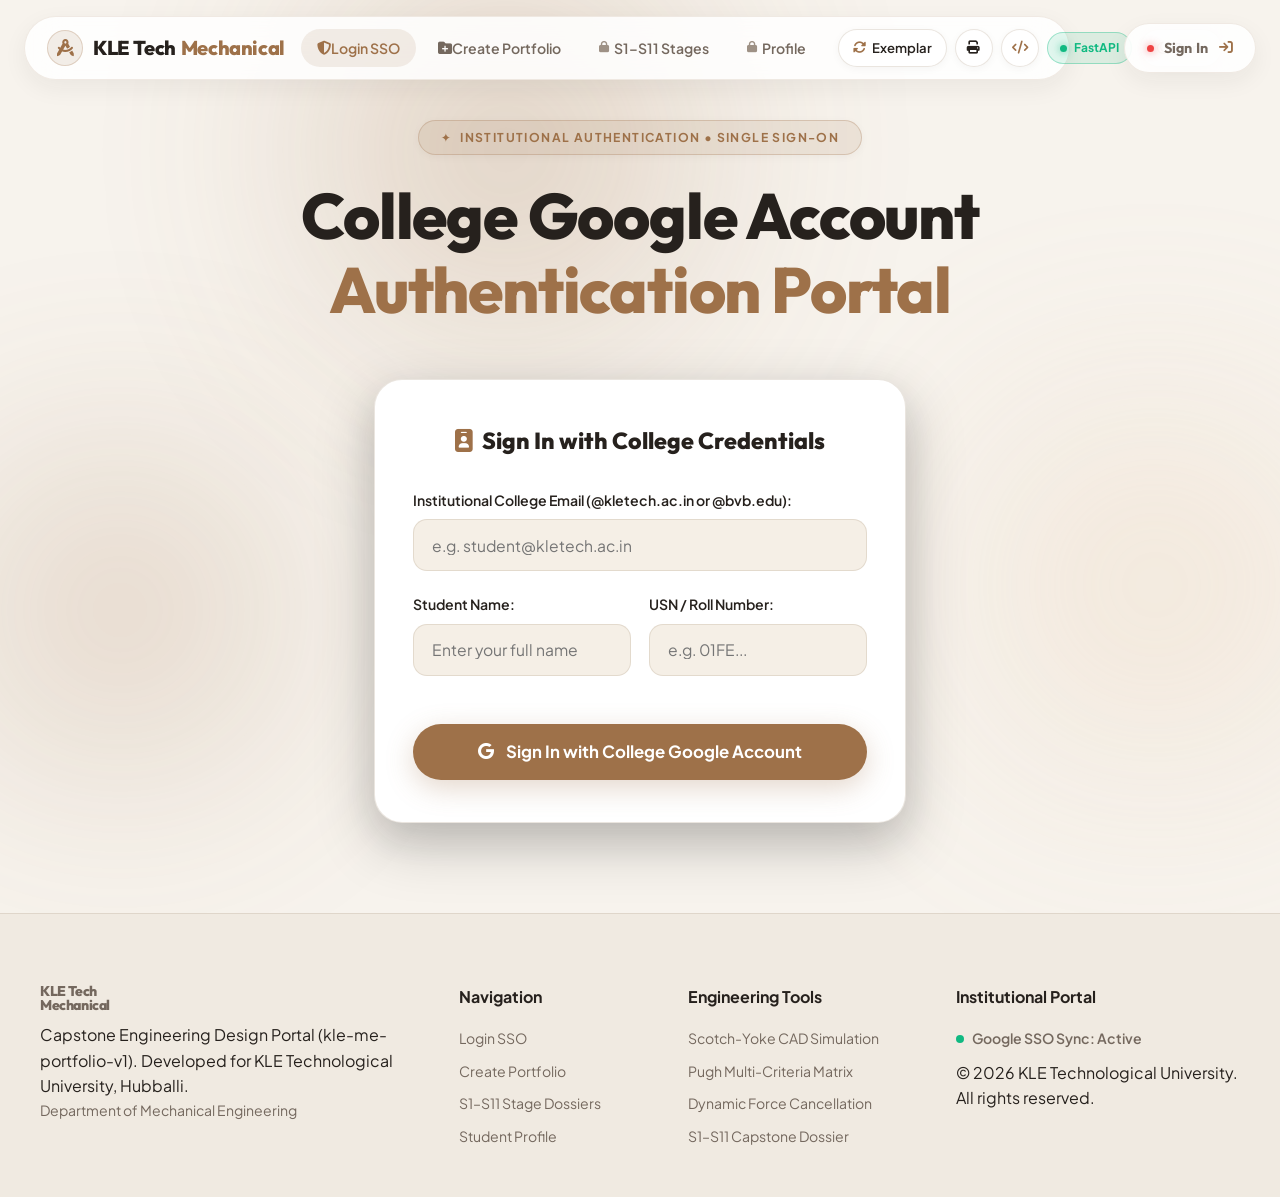
==== commit d28c2ebd: "Implement persistent image storage in SQLite and auto-restoring uploads for Render" ====
--- a/google_sites_embed.html
+++ b/google_sites_embed.html
@@ -6412,7 +6412,7 @@
   if (btnCancelImage) btnCancelImage.addEventListener('click', () => addImageModal.classList.remove('active'));
 
   if (btnConfirmAddImage) {
-    btnConfirmAddImage.addEventListener('click', () => {
+    btnConfirmAddImage.addEventListener('click', async () => {
       const stageId = imgTargetStageSelect.value;
       const stage = stagesData.find(s => s.id === stageId);
       if (!stage) return;
@@ -6422,6 +6422,38 @@
 
       if (activeImgSource === 'upload' && imgFileInput.files && imgFileInput.files[0]) {
         const file = imgFileInput.files[0];
+        showToast('⏳ Uploading & optimizing image to backend...');
+        
+        // Try uploading to FastAPI backend
+        try {
+          const formData = new FormData();
+          formData.append('file', file);
+          const uploadRes = await fetch('/api/uploads/image', {
+            method: 'POST',
+            body: formData
+          });
+
+          if (uploadRes.ok) {
+            const data = await uploadRes.json();
+            const imageUrl = data.fileUrl || data.dataUrl;
+            attachMediaToStage(stage, {
+              id: `img_${Date.now()}`,
+              type: 'image',
+              title: title,
+              src: imageUrl,
+              fileUrl: data.fileUrl,
+              sourceType: 'upload',
+              caption: caption
+            });
+            addImageModal.classList.remove('active');
+            showToast('✅ Image uploaded and permanently saved in database!');
+            return;
+          }
+        } catch (err) {
+          console.warn('Backend image upload failed, falling back to local storage', err);
+        }
+
+        // Local fallback if offline
         const reader = new FileReader();
         reader.onload = (e) => {
           attachMediaToStage(stage, {
@@ -6429,17 +6461,20 @@
             type: 'image',
             title: title,
             src: e.target.result,
+            sourceType: 'upload',
             caption: caption
           });
           addImageModal.classList.remove('active');
         };
         reader.readAsDataURL(file);
+
       } else if (activeImgSource === 'url' && imgUrlInput.value.trim()) {
         attachMediaToStage(stage, {
           id: `img_${Date.now()}`,
           type: 'image',
           title: title,
           src: imgUrlInput.value.trim(),
+          sourceType: 'url',
           caption: caption
         });
         addImageModal.classList.remove('active');
@@ -6451,6 +6486,8 @@
           type: 'image',
           title: title,
           src: generateSvgDiagram(presetKey),
+          sourceType: 'preset',
+          presetKey: presetKey,
           caption: caption
         });
         addImageModal.classList.remove('active');
@@ -7188,6 +7225,34 @@
         }
 
         const ext = selectedCadFileObj.name.split('.').pop().toLowerCase();
+        showToast('⏳ Uploading 3D CAD model to backend...');
+
+        try {
+          const formData = new FormData();
+          formData.append('file', selectedCadFileObj);
+          const cadRes = await fetch('/api/uploads/cad', { method: 'POST', body: formData });
+          if (cadRes.ok) {
+            const cadData = await cadRes.json();
+            attachMediaToStage(stage, {
+              id: `cad_${Date.now()}`,
+              type: 'cad',
+              title: title,
+              cadType: 'custom_file',
+              format: ext,
+              fileName: selectedCadFileObj.name,
+              fileSize: selectedCadFileObj.size,
+              fileUrl: cadData.fileUrl,
+              material: material,
+              desc: desc || `Imported ${ext.toUpperCase()} 3D Model: ${selectedCadFileObj.name}`
+            });
+            addCadModal.classList.remove('active');
+            showToast('✅ 3D CAD model saved in database!');
+            return;
+          }
+        } catch (err) {
+          console.warn('Backend CAD upload failed, falling back to local storage', err);
+        }
+
         const reader = new FileReader();
         reader.onload = (e) => {
           const fileData = e.target.result; // Data URL Base64
@@ -7223,17 +7288,28 @@
     });
   }
 
-  // Helper to Attach Media to Stage
-  function attachMediaToStage(stage, mediaObj) {
+  // Helper to Attach Media to Stage (Optimistic UI + SQLite Backend Sync)
+  async function attachMediaToStage(stage, mediaObj) {
     if (!stage.media) stage.media = [];
     stage.media.push(mediaObj);
     saveStagesData();
     renderAllStages();
     showToast(`Added ${mediaObj.type.toUpperCase()} to ${stage.number}!`);
+
+    // Async persist to SQLite backend
+    try {
+      await fetch(`/api/stages/${stage.id}/media`, {
+        method: 'POST',
+        headers: { 'Content-Type': 'application/json' },
+        body: JSON.stringify(mediaObj)
+      });
+    } catch (err) {
+      console.warn('Media backend sync deferred:', err);
+    }
   }
 
   // Helper to Delete Media from Stage
-  function deleteMediaItem(stageId, mediaId) {
+  async function deleteMediaItem(stageId, mediaId) {
     const stage = stagesData.find(s => s.id === stageId);
     if (!stage || !stage.media) return;
 
@@ -7241,6 +7317,13 @@
     saveStagesData();
     renderAllStages();
     showToast(`Removed attachment from ${stage.number}`);
+
+    // Async delete from backend
+    try {
+      await fetch(`/api/stages/${stageId}/media/${mediaId}`, { method: 'DELETE' });
+    } catch (err) {
+      console.warn('Backend media deletion failed:', err);
+    }
   }
 
   // ---------------------------------------------------------------------------
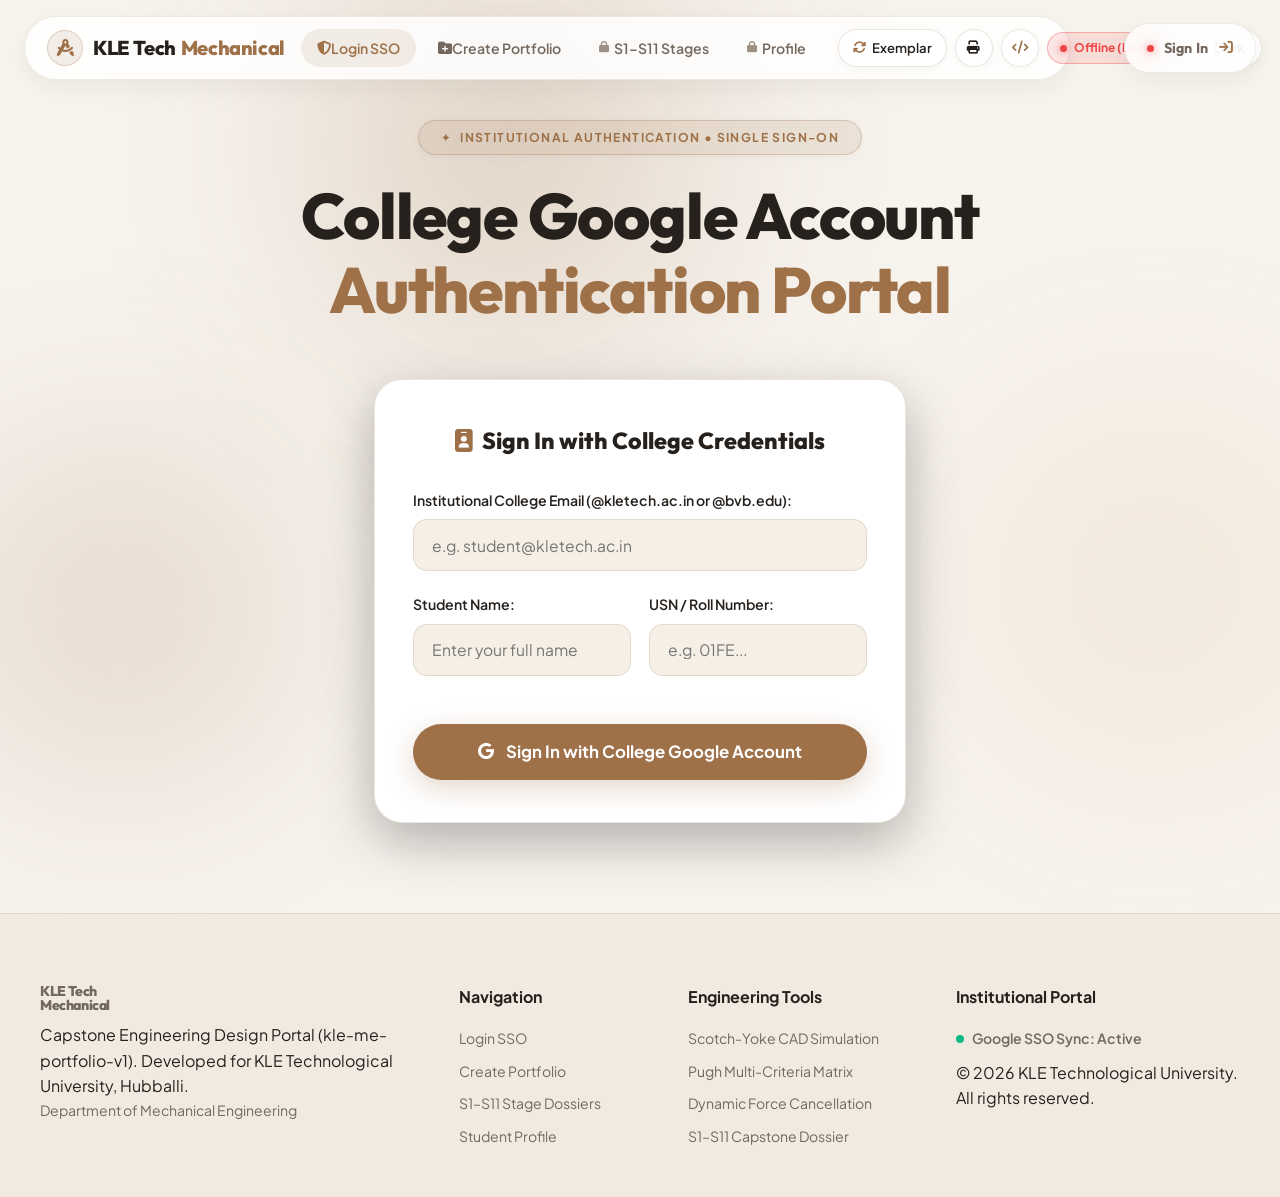
==== commit bd663b5f: "Fix async syntax in btnConfirmAddCad event listener restoring Sign In functionality" ====
--- a/google_sites_embed.html
+++ b/google_sites_embed.html
@@ -7209,7 +7209,7 @@
   if (btnCancelCad) btnCancelCad.addEventListener('click', () => addCadModal.classList.remove('active'));
 
   if (btnConfirmAddCad) {
-    btnConfirmAddCad.addEventListener('click', () => {
+    btnConfirmAddCad.addEventListener('click', async () => {
       const stageId = cadTargetStageSelect.value;
       const stage = stagesData.find(s => s.id === stageId);
       if (!stage) return;
